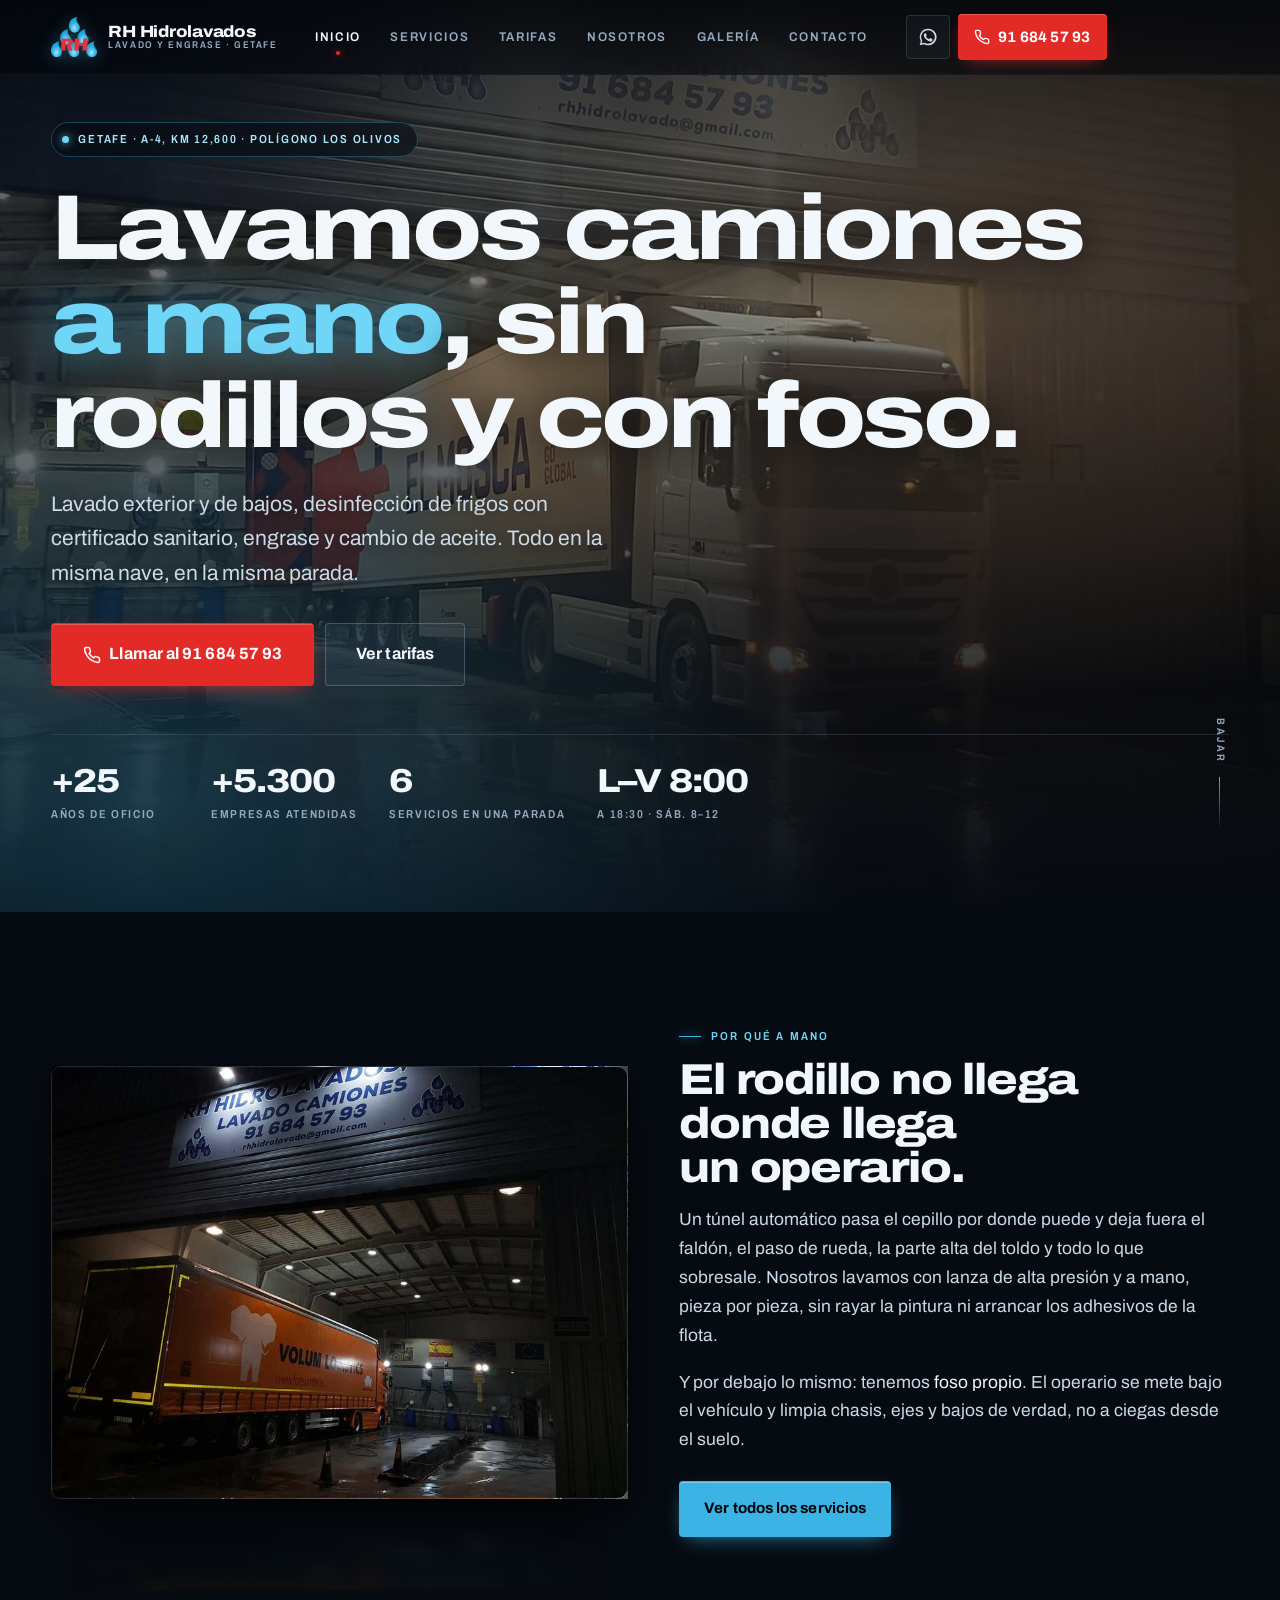
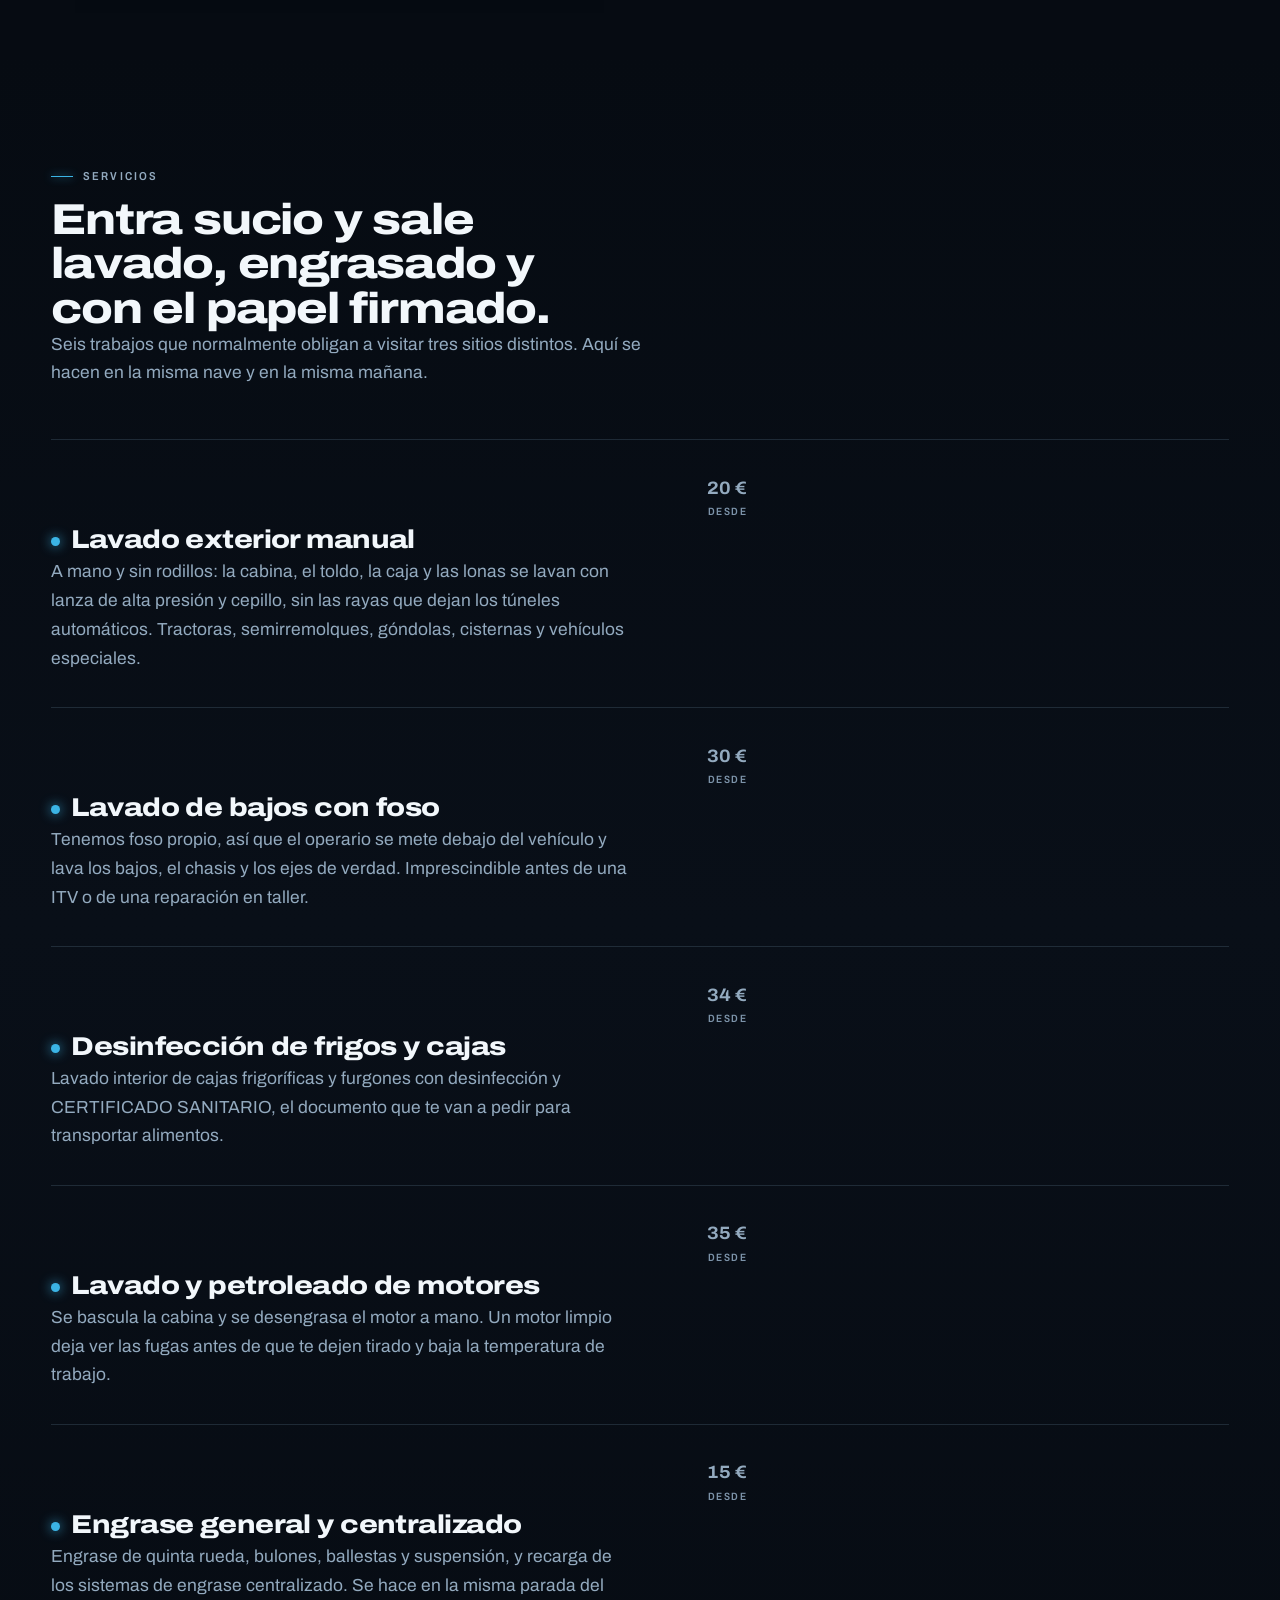
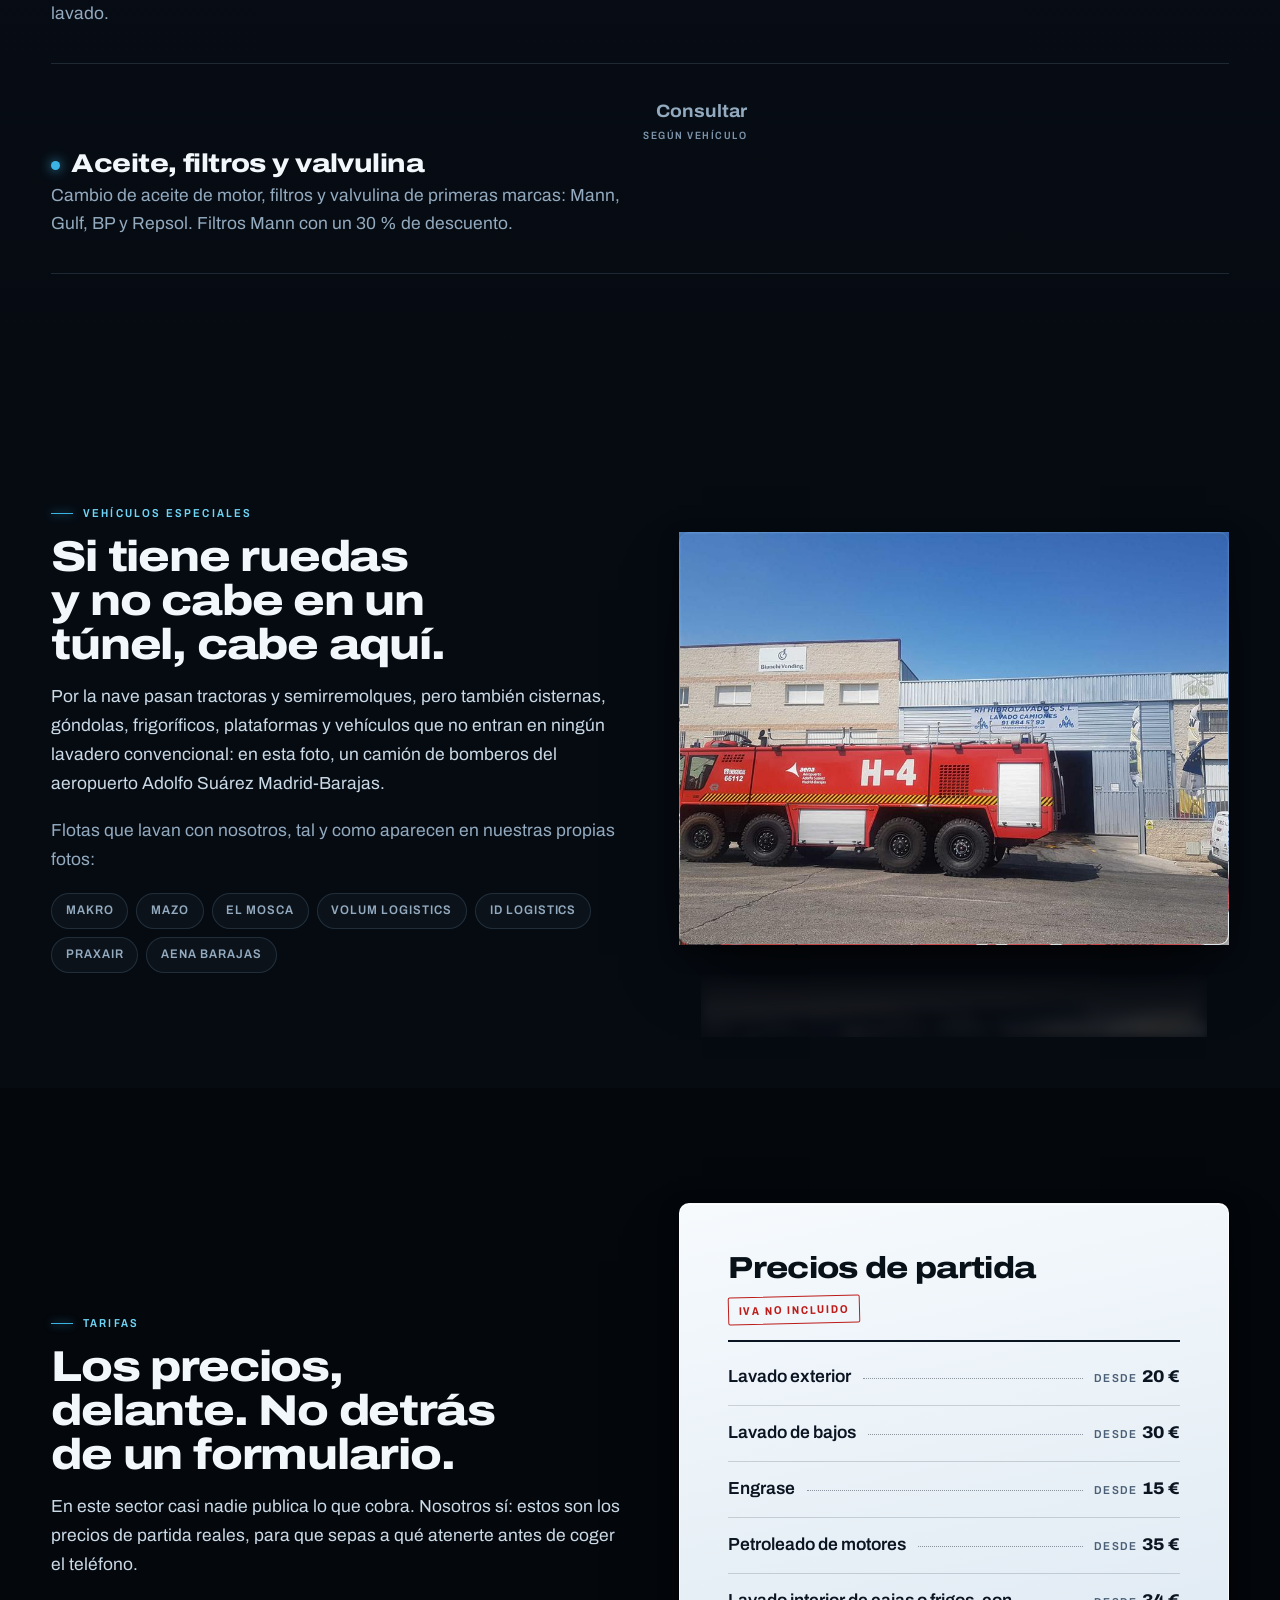
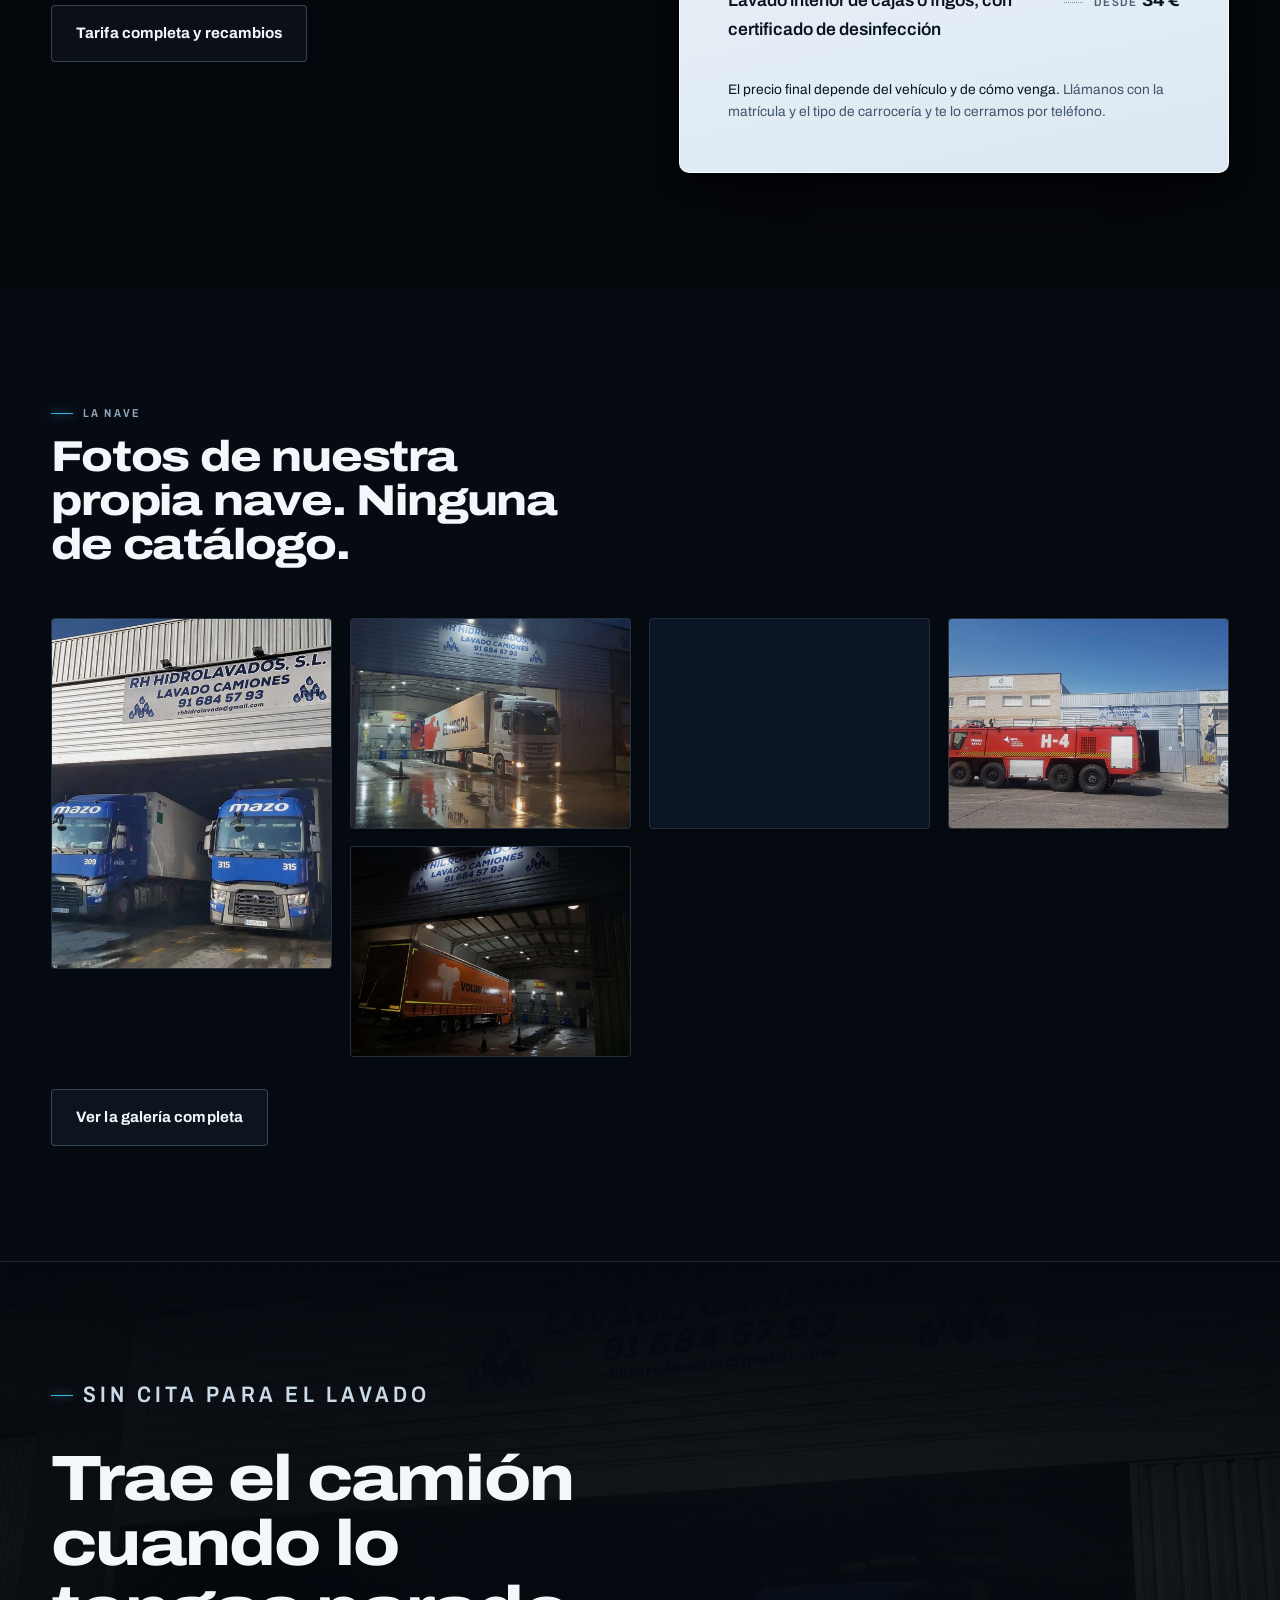
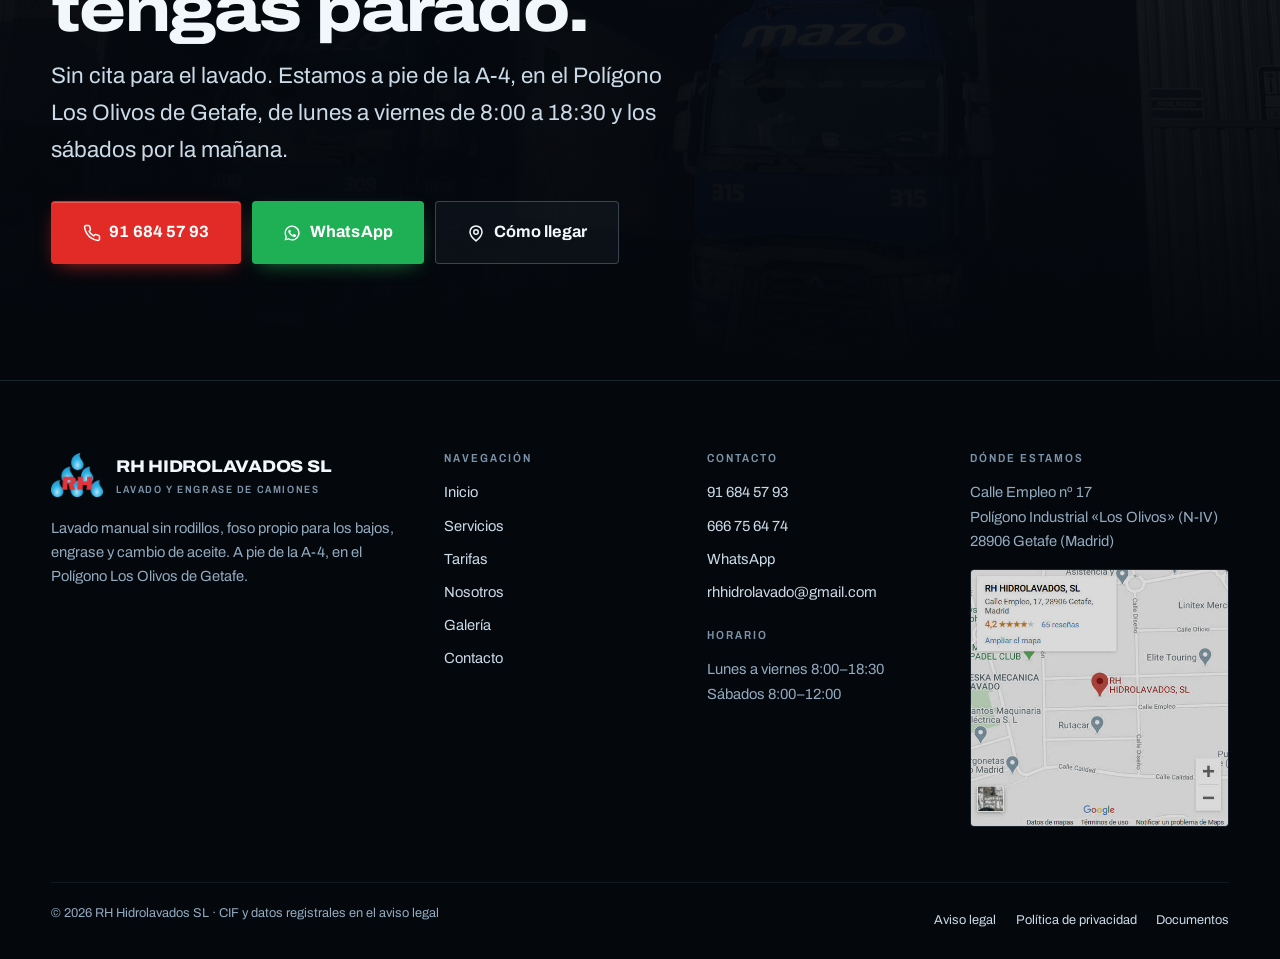
==== index.html @ 32d59910 "Rediseño completo del sitio de RH Hidrolavados SL Sustituye la web anterior (plantilla Dreamweaver c" ====
<!DOCTYPE html>
<html lang="es">
<head>
<!--
  ===========================================================================
  CONTRATO DE DIRECCIÓN — RH Hidrolavados SL
  THESIS: El activo real de esta empresa son sus propias fotos de nave a las
    tres de la mañana. La página se construye como esa nave —oscura, mojada,
    con la luz recortando lo que importa— y rechaza el lavadero azul celeste
    con burbujas y tarjetas iguales que ship todo el sector.
  OWN-WORLD: Asfalto mojado (#04070c–#101c2d) como suelo continuo; cian del
    logotipo (#3bb4e5) usado siempre como LUZ —barras finas con halo, focos,
    filos— nunca como relleno; rojo RH (#e22b27) reservado para una sola cosa:
    la acción. Ámbar de sodio (#ffb558) para las cifras, tomado de las lámparas
    del techo. Archivo variable: eje wdth 122 en titulares (rótulo de chapa),
    wdth 84 en etiquetas técnicas. Reglas de luz y chapa grecada en lugar de
    bordes. Fotos con charco: cada imagen se refleja en el suelo.
  STORY: El jefe de tráfico entiende en un viewport que aquí se lava a mano y
    con foso, ve el precio sin pedirlo, y llama.
  FIRST VIEWPORT: Fotografía nocturna a sangre de la nave con el camión
    entrando; titular de rótulo abajo a la izquierda sobre el suelo mojado;
    botón rojo de teléfono junto al titular; franja de cifras reales bajo una
    regla de luz. En móvil, barra de pulgar fija con llamar / WhatsApp / ruta.
  FORM: "La nave de noche: agua y luz", candidato 3 de la lista razonada,
    puesta en escena fotográfica a sangre. Semilla e8a0f8e3 (tirada degradada:
    sin retadores de catálogo).
  ===========================================================================
-->
<meta charset="utf-8">
<meta name="viewport" content="width=device-width, initial-scale=1, viewport-fit=cover">
<title>RH Hidrolavados SL — Lavado y engrase de camiones en Getafe (Madrid)</title>
<meta name="description" content="Lavado manual sin rodillos, lavado de bajos con foso, desinfección de frigos con certificado, engrase y cambio de aceite. A pie de la A-4, Polígono Los Olivos, Getafe. Más de 25 años.">
<meta name="author" content="RH Hidrolavados SL">
<meta name="theme-color" content="#04070c">
<link rel="canonical" href="https://lavadoyengraserhhidrolavado.es/index.html">
<meta property="og:type" content="website">
<meta property="og:locale" content="es_ES">
<meta property="og:site_name" content="RH Hidrolavados SL">
<meta property="og:title" content="RH Hidrolavados SL — Lavado y engrase de camiones en Getafe (Madrid)">
<meta property="og:description" content="Lavado manual sin rodillos, lavado de bajos con foso, desinfección de frigos con certificado, engrase y cambio de aceite. A pie de la A-4, Polígono Los Olivos, Getafe. Más de 25 años.">
<meta property="og:image" content="https://lavadoyengraserhhidrolavado.es/assets/img/imgRH_3.jpg">
<meta name="twitter:card" content="summary_large_image">
<link rel="icon" href="assets/img/favicon.ico" sizes="any">
<link rel="apple-touch-icon" href="assets/img/logo_empresa.png">
<link rel="preconnect" href="https://fonts.googleapis.com">
<link rel="preconnect" href="https://fonts.gstatic.com" crossorigin>
<link rel="stylesheet" href="https://fonts.googleapis.com/css2?family=Archivo:wdth,wght@62..125,400..900&display=swap">
<link rel="stylesheet" href="assets/css/style.css">
<script>document.documentElement.className+=" js";</script>
</head>
<body>

<a class="skip-link" href="#principal">Saltar al contenido</a>

<header class="nav" id="cabecera">
  <div class="shell shell--wide nav__inner">
    <a class="brand" href="index.html" aria-label="RH Hidrolavados SL, inicio">
      <img class="brand__mark" src="assets/img/logo_empresa.png" alt="" width="474" height="410" fetchpriority="high">
      <span class="brand__txt">
        <span class="brand__name">RH Hidrolavados</span>
        <span class="brand__sub">Lavado y engrase · Getafe</span>
      </span>
    </a>

    <nav aria-label="Principal">
      <ul class="nav__menu">
        <span class="nav__glow" aria-hidden="true"></span>
        <li><a class="nav__link" href="index.html" aria-current="page">Inicio</a></li>
        <li><a class="nav__link" href="servicios.html">Servicios</a></li>
        <li><a class="nav__link" href="tarifas.html">Tarifas</a></li>
        <li><a class="nav__link" href="nosotros.html">Nosotros</a></li>
        <li><a class="nav__link" href="galeria.html">Galería</a></li>
        <li><a class="nav__link" href="contacto.html">Contacto</a></li>
      </ul>
    </nav>

    <div class="nav__cta">
      <a class="nav__icon" href="https://wa.me/34666756474" target="_blank" rel="noopener" aria-label="Escribir por WhatsApp al 666 75 64 74"><svg viewBox="0 0 24 24" fill="currentColor" aria-hidden="true"><path d="M12 2a10 10 0 0 0-8.6 15L2 22l5.2-1.4A10 10 0 1 0 12 2Zm0 18.2a8.2 8.2 0 0 1-4.2-1.2l-.3-.2-3.1.8.8-3-.2-.3A8.2 8.2 0 1 1 12 20.2Zm4.5-6.1c-.2-.1-1.5-.7-1.7-.8s-.4-.1-.5.1l-.8 1c-.1.2-.3.2-.5.1a6.7 6.7 0 0 1-3.3-2.9c-.1-.2 0-.4.1-.5l.4-.5c.1-.2.2-.3.2-.5s0-.3-.1-.4l-.7-1.7c-.2-.4-.4-.4-.5-.4h-.5a1 1 0 0 0-.7.3 3 3 0 0 0-.9 2.2 5.2 5.2 0 0 0 1.1 2.7 11.8 11.8 0 0 0 4.5 4c1.6.6 2.2.7 3 .6a2.5 2.5 0 0 0 1.7-1.2 2 2 0 0 0 .1-1.2c0-.1-.2-.2-.4-.3Z"/></svg></a>
      <a class="nav__tel" href="tel:+34916845793"><svg viewBox="0 0 24 24" fill="none" stroke="currentColor" stroke-width="2" stroke-linecap="round" stroke-linejoin="round" aria-hidden="true"><path d="M22 16.9v3a2 2 0 0 1-2.2 2 19.8 19.8 0 0 1-8.6-3.1 19.5 19.5 0 0 1-6-6A19.8 19.8 0 0 1 2.1 4.2 2 2 0 0 1 4.1 2h3a2 2 0 0 1 2 1.7c.1 1 .4 1.9.7 2.8a2 2 0 0 1-.5 2.1L8.1 9.9a16 16 0 0 0 6 6l1.3-1.3a2 2 0 0 1 2.1-.4c.9.3 1.8.6 2.8.7a2 2 0 0 1 1.7 2Z"/></svg><span>91 684 57 93</span></a>
    </div>

    <button class="burger" type="button" aria-expanded="false" aria-controls="menu-movil" aria-label="Abrir menú">
      <span class="burger__box" aria-hidden="true"><span></span><span></span><span></span></span>
    </button>
  </div>
  <span class="nav__progress" aria-hidden="true"></span>
</header>

<div class="drawer" id="menu-movil">
  <nav aria-label="Menú principal móvil">
    <ul class="drawer__list">
      <li><a class="drawer__link" href="index.html" aria-current="page">Inicio</a></li>
      <li><a class="drawer__link" href="servicios.html">Servicios</a></li>
      <li><a class="drawer__link" href="tarifas.html">Tarifas</a></li>
      <li><a class="drawer__link" href="nosotros.html">Nosotros</a></li>
      <li><a class="drawer__link" href="galeria.html">Galería</a></li>
      <li><a class="drawer__link" href="contacto.html">Contacto</a></li>
    </ul>
  </nav>
  <div class="drawer__foot">
    <a class="btn btn--rh btn--lg btn--block" href="tel:+34916845793"><svg viewBox="0 0 24 24" fill="none" stroke="currentColor" stroke-width="2" stroke-linecap="round" stroke-linejoin="round" aria-hidden="true"><path d="M22 16.9v3a2 2 0 0 1-2.2 2 19.8 19.8 0 0 1-8.6-3.1 19.5 19.5 0 0 1-6-6A19.8 19.8 0 0 1 2.1 4.2 2 2 0 0 1 4.1 2h3a2 2 0 0 1 2 1.7c.1 1 .4 1.9.7 2.8a2 2 0 0 1-.5 2.1L8.1 9.9a16 16 0 0 0 6 6l1.3-1.3a2 2 0 0 1 2.1-.4c.9.3 1.8.6 2.8.7a2 2 0 0 1 1.7 2Z"/></svg> Llamar al 91 684 57 93</a>
    <a class="btn btn--wa btn--lg btn--block" href="https://wa.me/34666756474" target="_blank" rel="noopener"><svg viewBox="0 0 24 24" fill="currentColor" aria-hidden="true"><path d="M12 2a10 10 0 0 0-8.6 15L2 22l5.2-1.4A10 10 0 1 0 12 2Zm0 18.2a8.2 8.2 0 0 1-4.2-1.2l-.3-.2-3.1.8.8-3-.2-.3A8.2 8.2 0 1 1 12 20.2Zm4.5-6.1c-.2-.1-1.5-.7-1.7-.8s-.4-.1-.5.1l-.8 1c-.1.2-.3.2-.5.1a6.7 6.7 0 0 1-3.3-2.9c-.1-.2 0-.4.1-.5l.4-.5c.1-.2.2-.3.2-.5s0-.3-.1-.4l-.7-1.7c-.2-.4-.4-.4-.5-.4h-.5a1 1 0 0 0-.7.3 3 3 0 0 0-.9 2.2 5.2 5.2 0 0 0 1.1 2.7 11.8 11.8 0 0 0 4.5 4c1.6.6 2.2.7 3 .6a2.5 2.5 0 0 0 1.7-1.2 2 2 0 0 0 .1-1.2c0-.1-.2-.2-.4-.3Z"/></svg> WhatsApp 666 75 64 74</a>
    <a class="btn btn--ghost btn--lg btn--block" href="https://www.google.es/maps/dir//RH+Hidrolavados,+Calle+Empleo,+17,+28906+Getafe,+Madrid/@40.3152936,-3.7203789,13z/data=!4m9!4m8!1m0!1m5!1m1!1s0xd4221409a3f853f:0x2fa6f8bcc1fb5c96!2m2!1d-3.6853595!2d40.3152334!3e0" target="_blank" rel="noopener"><svg viewBox="0 0 24 24" fill="none" stroke="currentColor" stroke-width="2" stroke-linecap="round" stroke-linejoin="round" aria-hidden="true"><path d="M20 10.5c0 5.5-8 12-8 12s-8-6.5-8-12a8 8 0 0 1 16 0Z"/><circle cx="12" cy="10.5" r="3"/></svg> Cómo llegar</a>
    <p class="drawer__meta">
      <strong>Calle Empleo nº 17</strong>
      Polígono Industrial «Los Olivos» (N-IV)<br>28906 Getafe (Madrid)<br>
      <a href="mailto:rhhidrolavado@gmail.com">rhhidrolavado@gmail.com</a><br>
      L–V 8:00–18:30 · S 8:00–12:00
    </p>
  </div>
</div>

<main id="principal">

<section class="hero">
  <div class="hero__media" aria-hidden="true">
    <img src="assets/img/imgRH_3.jpg" alt="" width="1600" height="1200" fetchpriority="high">
  </div>
  <div class="shell hero__inner">
    <p class="hero__kicker"><i aria-hidden="true"></i> Getafe · A-4, km 12,600 · Polígono Los Olivos</p>
    <h1>Lavamos camiones <em>a mano</em>, sin rodillos y con foso.</h1>
    <p class="hero__lead">Lavado exterior y de bajos, desinfección de frigos con certificado sanitario, engrase y cambio de aceite. Todo en la misma nave, en la misma parada.</p>
    <div class="btn-row">
      <a class="btn btn--rh btn--lg" href="tel:+34916845793"><svg viewBox="0 0 24 24" fill="none" stroke="currentColor" stroke-width="2" stroke-linecap="round" stroke-linejoin="round" aria-hidden="true"><path d="M22 16.9v3a2 2 0 0 1-2.2 2 19.8 19.8 0 0 1-8.6-3.1 19.5 19.5 0 0 1-6-6A19.8 19.8 0 0 1 2.1 4.2 2 2 0 0 1 4.1 2h3a2 2 0 0 1 2 1.7c.1 1 .4 1.9.7 2.8a2 2 0 0 1-.5 2.1L8.1 9.9a16 16 0 0 0 6 6l1.3-1.3a2 2 0 0 1 2.1-.4c.9.3 1.8.6 2.8.7a2 2 0 0 1 1.7 2Z"/></svg> Llamar al 91 684 57 93</a>
      <a class="btn btn--ghost btn--lg" href="tarifas.html">Ver tarifas</a>
    </div>
    <div class="hero__facts">
      <div><b>+25</b><span>años de oficio</span></div>
      <div><b>+5.300</b><span>empresas atendidas</span></div>
      <div><b>6</b><span>servicios en una parada</span></div>
      <div><b>L–V 8:00</b><span>a 18:30 · sáb. 8–12</span></div>
    </div>
  </div>
  <a class="hero__scroll" href="#sin-rodillos">Bajar</a>
</section>

<section class="section" id="sin-rodillos">
  <div class="shell">
    <div class="slab">
      <div class="slab__media puddle" data-reveal>
        <img src="assets/img/thumb/imgRH_2.jpg" alt="Tráiler de Volum Logistics saliendo de la nave de RH Hidrolavados de noche, con el suelo mojado" width="900" height="675" loading="lazy" decoding="async">
      </div>
      <div class="slab__body" data-reveal data-reveal-delay="1">
        <p class="label">Por qué a mano</p>
        <h2>El rodillo no llega donde llega un operario.</h2>
        <p>Un túnel automático pasa el cepillo por donde puede y deja fuera el faldón, el paso de rueda, la parte alta del toldo y todo lo que sobresale. Nosotros lavamos con lanza de alta presión y a mano, pieza por pieza, sin rayar la pintura ni arrancar los adhesivos de la flota.</p>
        <p>Y por debajo lo mismo: tenemos <strong>foso propio</strong>. El operario se mete bajo el vehículo y limpia chasis, ejes y bajos de verdad, no a ciegas desde el suelo.</p>
        <div class="btn-row" style="margin-top:1.6rem">
          <a class="btn btn--agua" href="servicios.html">Ver todos los servicios</a>
        </div>
      </div>
    </div>
  </div>
</section>

<section class="section section--wet">
  <div class="shell">
    <div class="section__head" data-reveal>
      <p class="label">Servicios</p>
      <h2>Entra sucio y sale lavado, engrasado y con el papel firmado.</h2>
      <p>Seis trabajos que normalmente obligan a visitar tres sitios distintos. Aquí se hacen en la misma nave y en la misma mañana.</p>
    </div>
    <div class="board">
      <article class="board__row" data-reveal>
        <h3>Lavado exterior manual</h3>
        <p>A mano y sin rodillos: la cabina, el toldo, la caja y las lonas se lavan con lanza de alta presión y cepillo, sin las rayas que dejan los túneles automáticos. Tractoras, semirremolques, góndolas, cisternas y vehículos especiales.</p>
        <p class="board__price">20 €<small>desde</small></p>
      </article>
      <article class="board__row" data-reveal>
        <h3>Lavado de bajos con foso</h3>
        <p>Tenemos foso propio, así que el operario se mete debajo del vehículo y lava los bajos, el chasis y los ejes de verdad. Imprescindible antes de una ITV o de una reparación en taller.</p>
        <p class="board__price">30 €<small>desde</small></p>
      </article>
      <article class="board__row" data-reveal>
        <h3>Desinfección de frigos y cajas</h3>
        <p>Lavado interior de cajas frigoríficas y furgones con desinfección y CERTIFICADO SANITARIO, el documento que te van a pedir para transportar alimentos.</p>
        <p class="board__price">34 €<small>desde</small></p>
      </article>
      <article class="board__row" data-reveal>
        <h3>Lavado y petroleado de motores</h3>
        <p>Se bascula la cabina y se desengrasa el motor a mano. Un motor limpio deja ver las fugas antes de que te dejen tirado y baja la temperatura de trabajo.</p>
        <p class="board__price">35 €<small>desde</small></p>
      </article>
      <article class="board__row" data-reveal>
        <h3>Engrase general y centralizado</h3>
        <p>Engrase de quinta rueda, bulones, ballestas y suspensión, y recarga de los sistemas de engrase centralizado. Se hace en la misma parada del lavado.</p>
        <p class="board__price">15 €<small>desde</small></p>
      </article>
      <article class="board__row" data-reveal>
        <h3>Aceite, filtros y valvulina</h3>
        <p>Cambio de aceite de motor, filtros y valvulina de primeras marcas: Mann, Gulf, BP y Repsol. Filtros Mann con un 30 % de descuento.</p>
        <p class="board__price">Consultar<small>según vehículo</small></p>
      </article>
    </div>
  </div>
</section>

<section class="section">
  <div class="shell">
    <div class="slab slab--flip">
      <div class="slab__media puddle" data-reveal>
        <img src="assets/img/thumb/imgRH_1.jpg" alt="Camión de bomberos H-4 del aeropuerto Madrid-Barajas aparcado ante la nave de RH Hidrolavados" width="900" height="675" loading="lazy" decoding="async">
      </div>
      <div class="slab__body" data-reveal data-reveal-delay="1">
        <p class="label">Vehículos especiales</p>
        <h2>Si tiene ruedas y no cabe en un túnel, cabe aquí.</h2>
        <p>Por la nave pasan tractoras y semirremolques, pero también cisternas, góndolas, frigoríficos, plataformas y vehículos que no entran en ningún lavadero convencional: en esta foto, un camión de bomberos del aeropuerto Adolfo Suárez Madrid-Barajas.</p>
        <p class="muted">Flotas que lavan con nosotros, tal y como aparecen en nuestras propias fotos:</p>
        <ul class="fleet">
          <li>Makro</li><li>Mazo</li><li>El Mosca</li><li>Volum Logistics</li>
          <li>ID Logistics</li><li>Praxair</li><li>AENA Barajas</li>
        </ul>
      </div>
    </div>
  </div>
</section>

<section class="section section--deep">
  <div class="shell">
    <div class="slab">
      <div class="slab__body" data-reveal>
        <p class="label">Tarifas</p>
        <h2>Los precios, delante. No detrás de un formulario.</h2>
        <p>En este sector casi nadie publica lo que cobra. Nosotros sí: estos son los precios de partida reales, para que sepas a qué atenerte antes de coger el teléfono.</p>
        <div class="btn-row" style="margin-top:1.6rem">
          <a class="btn btn--ghost" href="tarifas.html">Tarifa completa y recambios</a>
        </div>
      </div>
      <div class="slab__media" data-reveal data-reveal-delay="1">
        <div class="pricepanel">
          <div class="pricepanel__head">
            <h3>Precios de partida</h3>
            <span class="pricepanel__stamp">IVA no incluido</span>
          </div>
          <ul class="pricelist">
        <li>
          <span class="pricelist__name">Lavado exterior</span>
          <span class="pricelist__dots" aria-hidden="true"></span>
          <span class="pricelist__val"><em>desde</em>20 €</span>
        </li>
        <li>
          <span class="pricelist__name">Lavado de bajos</span>
          <span class="pricelist__dots" aria-hidden="true"></span>
          <span class="pricelist__val"><em>desde</em>30 €</span>
        </li>
        <li>
          <span class="pricelist__name">Engrase</span>
          <span class="pricelist__dots" aria-hidden="true"></span>
          <span class="pricelist__val"><em>desde</em>15 €</span>
        </li>
        <li>
          <span class="pricelist__name">Petroleado de motores</span>
          <span class="pricelist__dots" aria-hidden="true"></span>
          <span class="pricelist__val"><em>desde</em>35 €</span>
        </li>
        <li>
          <span class="pricelist__name">Lavado interior de cajas o frigos, con certificado de desinfección</span>
          <span class="pricelist__dots" aria-hidden="true"></span>
          <span class="pricelist__val"><em>desde</em>34 €</span>
        </li>
          </ul>
          <p class="pricepanel__note"><strong>El precio final depende del vehículo y de cómo venga.</strong> Llámanos con la matrícula y el tipo de carrocería y te lo cerramos por teléfono.</p>
        </div>
      </div>
    </div>
  </div>
</section>

<section class="section">
  <div class="shell shell--wide">
    <div class="section__head" data-reveal>
      <p class="label">La nave</p>
      <h2>Fotos de nuestra propia nave. Ninguna de catálogo.</h2>
    </div>
    <div class="gallery" data-reveal>
      <figure class="gallery__item gallery__item--tall" data-full="assets/img/imgRH_5.jpg" data-caption="Dos tractoras Renault de la flota Mazo esperando turno en la puerta de la nave, Polígono Los Olivos.">
        <img src="assets/img/thumb/imgRH_5.jpg" alt="Dos tractoras Renault de la flota Mazo esperando turno en la puerta de la nave, Polígono Los Olivos." loading="lazy" decoding="async" width="900" height="675">
        <figcaption>Dos tractoras Renault de la flota Mazo esperando turno en la puerta de la nave, Polígono Los Olivos.</figcaption>
      </figure>
      <figure class="gallery__item" data-full="assets/img/imgRH_3.jpg" data-caption="Semirremolque frigorífico de El Mosca entrando a lavar de madrugada. El foso, a la izquierda.">
        <img src="assets/img/thumb/imgRH_3.jpg" alt="Semirremolque frigorífico de El Mosca entrando a lavar de madrugada. El foso, a la izquierda." loading="lazy" decoding="async" width="900" height="675">
        <figcaption>Semirremolque frigorífico de El Mosca entrando a lavar de madrugada. El foso, a la izquierda.</figcaption>
      </figure>
      <figure class="gallery__item" data-full="assets/img/imgRH_9.jpg" data-caption="Dos frigoríficos de Makro Madrid dentro de la nave, en pleno lavado interior.">
        <img src="assets/img/thumb/imgRH_9.jpg" alt="Dos frigoríficos de Makro Madrid dentro de la nave, en pleno lavado interior." loading="lazy" decoding="async" width="900" height="675">
        <figcaption>Dos frigoríficos de Makro Madrid dentro de la nave, en pleno lavado interior.</figcaption>
      </figure>
      <figure class="gallery__item" data-full="assets/img/imgRH_1.jpg" data-caption="Camión de bomberos H-4 del aeropuerto Adolfo Suárez Madrid-Barajas, uno de los vehículos especiales que atendemos.">
        <img src="assets/img/thumb/imgRH_1.jpg" alt="Camión de bomberos H-4 del aeropuerto Adolfo Suárez Madrid-Barajas, uno de los vehículos especiales que atendemos." loading="lazy" decoding="async" width="900" height="675">
        <figcaption>Camión de bomberos H-4 del aeropuerto Adolfo Suárez Madrid-Barajas, uno de los vehículos especiales que atendemos.</figcaption>
      </figure>
      <figure class="gallery__item" data-full="assets/img/imgRH_2.jpg" data-caption="Tráiler de Volum Logistics saliendo de la nave de noche, con el suelo todavía mojado.">
        <img src="assets/img/thumb/imgRH_2.jpg" alt="Tráiler de Volum Logistics saliendo de la nave de noche, con el suelo todavía mojado." loading="lazy" decoding="async" width="900" height="675">
        <figcaption>Tráiler de Volum Logistics saliendo de la nave de noche, con el suelo todavía mojado.</figcaption>
      </figure>
    </div>
    <div class="btn-row" style="margin-top:2rem" data-reveal>
      <a class="btn btn--ghost" href="galeria.html">Ver la galería completa</a>
    </div>
  </div>
</section>


<section class="closer">
  <div class="closer__media" aria-hidden="true"><img src="assets/img/imgRH_5.jpg" alt="" loading="lazy" decoding="async" width="1600" height="1200"></div>
  <div class="shell">
    <p class="label">Sin cita para el lavado</p>
    <h2 data-reveal>Trae el camión cuando lo tengas parado.</h2>
    <p data-reveal data-reveal-delay="1">Sin cita para el lavado. Estamos a pie de la A-4, en el Polígono Los Olivos de Getafe, de lunes a viernes de 8:00 a 18:30 y los sábados por la mañana.</p>
    <div class="btn-row" data-reveal data-reveal-delay="2">
      <a class="btn btn--rh btn--lg" href="tel:+34916845793"><svg viewBox="0 0 24 24" fill="none" stroke="currentColor" stroke-width="2" stroke-linecap="round" stroke-linejoin="round" aria-hidden="true"><path d="M22 16.9v3a2 2 0 0 1-2.2 2 19.8 19.8 0 0 1-8.6-3.1 19.5 19.5 0 0 1-6-6A19.8 19.8 0 0 1 2.1 4.2 2 2 0 0 1 4.1 2h3a2 2 0 0 1 2 1.7c.1 1 .4 1.9.7 2.8a2 2 0 0 1-.5 2.1L8.1 9.9a16 16 0 0 0 6 6l1.3-1.3a2 2 0 0 1 2.1-.4c.9.3 1.8.6 2.8.7a2 2 0 0 1 1.7 2Z"/></svg> 91 684 57 93</a>
      <a class="btn btn--wa btn--lg" href="https://wa.me/34666756474" target="_blank" rel="noopener"><svg viewBox="0 0 24 24" fill="currentColor" aria-hidden="true"><path d="M12 2a10 10 0 0 0-8.6 15L2 22l5.2-1.4A10 10 0 1 0 12 2Zm0 18.2a8.2 8.2 0 0 1-4.2-1.2l-.3-.2-3.1.8.8-3-.2-.3A8.2 8.2 0 1 1 12 20.2Zm4.5-6.1c-.2-.1-1.5-.7-1.7-.8s-.4-.1-.5.1l-.8 1c-.1.2-.3.2-.5.1a6.7 6.7 0 0 1-3.3-2.9c-.1-.2 0-.4.1-.5l.4-.5c.1-.2.2-.3.2-.5s0-.3-.1-.4l-.7-1.7c-.2-.4-.4-.4-.5-.4h-.5a1 1 0 0 0-.7.3 3 3 0 0 0-.9 2.2 5.2 5.2 0 0 0 1.1 2.7 11.8 11.8 0 0 0 4.5 4c1.6.6 2.2.7 3 .6a2.5 2.5 0 0 0 1.7-1.2 2 2 0 0 0 .1-1.2c0-.1-.2-.2-.4-.3Z"/></svg> WhatsApp</a>
      <a class="btn btn--ghost btn--lg" href="https://www.google.es/maps/dir//RH+Hidrolavados,+Calle+Empleo,+17,+28906+Getafe,+Madrid/@40.3152936,-3.7203789,13z/data=!4m9!4m8!1m0!1m5!1m1!1s0xd4221409a3f853f:0x2fa6f8bcc1fb5c96!2m2!1d-3.6853595!2d40.3152334!3e0" target="_blank" rel="noopener"><svg viewBox="0 0 24 24" fill="none" stroke="currentColor" stroke-width="2" stroke-linecap="round" stroke-linejoin="round" aria-hidden="true"><path d="M20 10.5c0 5.5-8 12-8 12s-8-6.5-8-12a8 8 0 0 1 16 0Z"/><circle cx="12" cy="10.5" r="3"/></svg> Cómo llegar</a>
    </div>
  </div>
</section>

</main>


<footer class="foot">
  <div class="shell">
    <div class="foot__grid">
      <div>
        <div class="foot__brand">
          <img src="assets/img/logo_empresa.png" alt="" width="474" height="410" loading="lazy">
          <span><b>RH Hidrolavados SL</b><span>Lavado y engrase de camiones</span></span>
        </div>
        <p>Lavado manual sin rodillos, foso propio para los bajos, engrase y cambio de aceite. A pie de la A-4, en el Polígono Los Olivos de Getafe.</p>
      </div>

      <div>
        <h2>Navegación</h2>
        <ul>
          <li><a href="index.html">Inicio</a></li>
          <li><a href="servicios.html">Servicios</a></li>
          <li><a href="tarifas.html">Tarifas</a></li>
          <li><a href="nosotros.html">Nosotros</a></li>
          <li><a href="galeria.html">Galería</a></li>
          <li><a href="contacto.html">Contacto</a></li>
        </ul>
      </div>

      <div>
        <h2>Contacto</h2>
        <ul>
          <li><a href="tel:+34916845793">91 684 57 93</a></li>
          <li><a href="tel:+34666756474">666 75 64 74</a></li>
          <li><a href="https://wa.me/34666756474" target="_blank" rel="noopener">WhatsApp</a></li>
          <li><a href="mailto:rhhidrolavado@gmail.com">rhhidrolavado@gmail.com</a></li>
        </ul>
        <h2 style="margin-top:1.6rem">Horario</h2>
        <p>Lunes a viernes 8:00–18:30<br>Sábados 8:00–12:00</p>
      </div>

      <div>
        <h2>Dónde estamos</h2>
        <p>Calle Empleo nº 17<br>Polígono Industrial «Los Olivos» (N-IV)<br>28906 Getafe (Madrid)</p>
        <a class="foot__map" href="https://www.google.es/maps/dir//RH+Hidrolavados,+Calle+Empleo,+17,+28906+Getafe,+Madrid/@40.3152936,-3.7203789,13z/data=!4m9!4m8!1m0!1m5!1m1!1s0xd4221409a3f853f:0x2fa6f8bcc1fb5c96!2m2!1d-3.6853595!2d40.3152334!3e0" target="_blank" rel="noopener" aria-label="Abrir la ruta hasta RH Hidrolavados en Google Maps">
          <img src="assets/img/situacion_empresa.jpg" alt="Plano de situación de RH Hidrolavados en el Polígono Los Olivos de Getafe" width="500" height="500" loading="lazy">
        </a>
      </div>
    </div>

    <div class="foot__bar">
      <p>© <span data-year>2026</span> RH Hidrolavados SL · CIF y datos registrales en el aviso legal</p>
      <nav aria-label="Legal">
        <a href="assets/docs/AvisoLegal.pdf" target="_blank" rel="noopener">Aviso legal</a>
        <a href="assets/docs/PoliticaDePrivacidad.pdf" target="_blank" rel="noopener">Política de privacidad</a>
        <a href="galeria.html#documentos">Documentos</a>
      </nav>
    </div>
  </div>
</footer>

<nav class="thumbbar" aria-label="Acciones rápidas">
  <a href="tel:+34916845793"><svg viewBox="0 0 24 24" fill="none" stroke="currentColor" stroke-width="2" stroke-linecap="round" stroke-linejoin="round" aria-hidden="true"><path d="M22 16.9v3a2 2 0 0 1-2.2 2 19.8 19.8 0 0 1-8.6-3.1 19.5 19.5 0 0 1-6-6A19.8 19.8 0 0 1 2.1 4.2 2 2 0 0 1 4.1 2h3a2 2 0 0 1 2 1.7c.1 1 .4 1.9.7 2.8a2 2 0 0 1-.5 2.1L8.1 9.9a16 16 0 0 0 6 6l1.3-1.3a2 2 0 0 1 2.1-.4c.9.3 1.8.6 2.8.7a2 2 0 0 1 1.7 2Z"/></svg><span>Llamar</span></a>
  <a href="https://wa.me/34666756474" target="_blank" rel="noopener"><svg viewBox="0 0 24 24" fill="currentColor" aria-hidden="true"><path d="M12 2a10 10 0 0 0-8.6 15L2 22l5.2-1.4A10 10 0 1 0 12 2Zm0 18.2a8.2 8.2 0 0 1-4.2-1.2l-.3-.2-3.1.8.8-3-.2-.3A8.2 8.2 0 1 1 12 20.2Zm4.5-6.1c-.2-.1-1.5-.7-1.7-.8s-.4-.1-.5.1l-.8 1c-.1.2-.3.2-.5.1a6.7 6.7 0 0 1-3.3-2.9c-.1-.2 0-.4.1-.5l.4-.5c.1-.2.2-.3.2-.5s0-.3-.1-.4l-.7-1.7c-.2-.4-.4-.4-.5-.4h-.5a1 1 0 0 0-.7.3 3 3 0 0 0-.9 2.2 5.2 5.2 0 0 0 1.1 2.7 11.8 11.8 0 0 0 4.5 4c1.6.6 2.2.7 3 .6a2.5 2.5 0 0 0 1.7-1.2 2 2 0 0 0 .1-1.2c0-.1-.2-.2-.4-.3Z"/></svg><span>WhatsApp</span></a>
  <a href="https://www.google.es/maps/dir//RH+Hidrolavados,+Calle+Empleo,+17,+28906+Getafe,+Madrid/@40.3152936,-3.7203789,13z/data=!4m9!4m8!1m0!1m5!1m1!1s0xd4221409a3f853f:0x2fa6f8bcc1fb5c96!2m2!1d-3.6853595!2d40.3152334!3e0" target="_blank" rel="noopener"><svg viewBox="0 0 24 24" fill="none" stroke="currentColor" stroke-width="2" stroke-linecap="round" stroke-linejoin="round" aria-hidden="true"><path d="M20 10.5c0 5.5-8 12-8 12s-8-6.5-8-12a8 8 0 0 1 16 0Z"/><circle cx="12" cy="10.5" r="3"/></svg><span>Ruta</span></a>
</nav>

<div class="viewer" role="dialog" aria-modal="true" aria-label="Visor de imágenes" aria-hidden="true">
  <button class="viewer__btn viewer__close" type="button" aria-label="Cerrar visor"><svg viewBox="0 0 24 24" fill="none" stroke="currentColor" stroke-width="2" stroke-linecap="round" aria-hidden="true"><path d="M6 6l12 12M18 6 6 18"/></svg></button>
  <button class="viewer__btn viewer__prev" type="button" aria-label="Imagen anterior"><svg viewBox="0 0 24 24" fill="none" stroke="currentColor" stroke-width="2" stroke-linecap="round" stroke-linejoin="round" aria-hidden="true"><path d="M15 5l-7 7 7 7"/></svg></button>
  <button class="viewer__btn viewer__next" type="button" aria-label="Imagen siguiente"><svg viewBox="0 0 24 24" fill="none" stroke="currentColor" stroke-width="2" stroke-linecap="round" stroke-linejoin="round" aria-hidden="true"><path d="M9 5l7 7-7 7"/></svg></button>
  <img src="[data-uri]" alt="">
  <p class="viewer__cap"></p>
</div>

<script type="application/ld+json">
{
  "@context": "https://schema.org",
  "@type": "AutoWash",
  "name": "RH Hidrolavados SL",
  "alternateName": "RH Hidrolavados",
  "description": "Lavado manual sin rodillos, lavado de bajos con foso, desinfección de frigos con certificado sanitario, engrase y cambio de aceite y filtros para vehículos industriales y especiales.",
  "url": "https://lavadoyengraserhhidrolavado.es/",
  "image": "https://lavadoyengraserhhidrolavado.es/assets/img/imgRH_5.jpg",
  "logo": "https://lavadoyengraserhhidrolavado.es/assets/img/logo_empresa.png",
  "telephone": ["+34916845793", "+34666756474"],
  "email": "rhhidrolavado@gmail.com",
  "priceRange": "€€",
  "currenciesAccepted": "EUR",
  "address": {
    "@type": "PostalAddress",
    "streetAddress": "Calle Empleo 17, Polígono Industrial Los Olivos",
    "addressLocality": "Getafe",
    "addressRegion": "Madrid",
    "postalCode": "28906",
    "addressCountry": "ES"
  },
  "geo": { "@type": "GeoCoordinates", "latitude": 40.3152334, "longitude": -3.6853595 },
  "openingHoursSpecification": [
    { "@type": "OpeningHoursSpecification", "dayOfWeek": ["Monday","Tuesday","Wednesday","Thursday","Friday"], "opens": "08:00", "closes": "18:30" },
    { "@type": "OpeningHoursSpecification", "dayOfWeek": "Saturday", "opens": "08:00", "closes": "12:00" }
  ],
  "areaServed": ["Getafe", "Madrid", "Comunidad de Madrid", "Zona Centro"]
}
</script>
<script src="assets/js/main.js" defer></script>
</body>
</html>
---- assets/css/style.css ----
@charset "utf-8";
/* ===========================================================================
   RH HIDROLAVADOS SL — Sistema visual "Nave de noche: agua y luz"
   ---------------------------------------------------------------------------
   Paleta tomada del logotipo (gotas cian + RH rojo), del rótulo de la nave
   (azul marino sobre blanco) y de la luz real de las fotografías del cliente:
   halógeno frío sobre el suelo mojado, sodio cálido en las lámparas del techo.
   ========================================================================= */

/* ---------------------------------------------------------------- Tokens */
:root {
  /* Asfalto mojado */
  --ink-990: #04070c;
  --ink-950: #060b12;
  --ink-900: #090f18;
  --ink-850: #0c1523;
  --ink-800: #101c2d;
  --ink-750: #152740;
  --ink-700: #1b3251;
  --ink-600: #24425f;

  /* Luz de agua a presión (cian del logotipo) */
  --agua-300: #a8e8ff;
  --agua-400: #6fd6f7;
  --agua-500: #3bb4e5;
  --agua-600: #1e90c8;
  --agua-700: #11618c;

  /* Rojo RH del logotipo */
  --rh-400: #ff5450;
  --rh-500: #e22b27;
  --rh-600: #bd1d1a;

  /* Luz de sodio del techo de la nave */
  --sodio-300: #ffd9a3;
  --sodio-400: #ffb558;

  /* Texto */
  --paper-050: #f2f7fb;
  --paper-200: #cbdae7;
  --paper-400: #93aabf;
  --paper-500: #7c93a9;

  --line: rgba(150, 190, 225, 0.16);
  --line-soft: rgba(150, 190, 225, 0.09);
  --line-strong: rgba(150, 190, 225, 0.3);

  /* Tipografía */
  --font-sans: "Archivo", "Helvetica Neue", "Segoe UI", Arial, sans-serif;
  --wide: 118;      /* eje wdth para titulares de rótulo */
  --narrow: 84;     /* eje wdth para etiquetas técnicas */

  --step--1: clamp(0.78rem, 0.75rem + 0.15vw, 0.86rem);
  --step-0: clamp(1rem, 0.96rem + 0.2vw, 1.09rem);
  --step-1: clamp(1.18rem, 1.1rem + 0.4vw, 1.4rem);
  --step-2: clamp(1.45rem, 1.3rem + 0.75vw, 1.95rem);
  --step-3: clamp(1.8rem, 1.5rem + 1.5vw, 2.85rem);
  --step-4: clamp(2.2rem, 1.6rem + 3vw, 4.2rem);
  --step-5: clamp(2.7rem, 1.6rem + 5.2vw, 6rem);

  /* Ritmo */
  --s-1: 0.25rem;
  --s-2: 0.5rem;
  --s-3: 0.75rem;
  --s-4: 1rem;
  --s-5: 1.5rem;
  --s-6: 2rem;
  --s-7: 3rem;
  --s-8: 4rem;
  --s-9: 5.5rem;
  --s-10: 7.5rem;

  --shell: 1280px;
  --gut: clamp(1.15rem, 4vw, 3.5rem);
  --nav-h: 74px;

  --r-1: 2px;
  --r-2: 4px;
  --r-3: 10px;
  --r-pill: 999px;

  --shadow-1: 0 2px 6px rgba(0, 0, 0, 0.4);
  --shadow-2: 0 14px 34px -12px rgba(0, 0, 0, 0.7), 0 3px 10px rgba(0, 0, 0, 0.35);
  --shadow-3: 0 34px 70px -24px rgba(0, 0, 0, 0.85), 0 8px 20px rgba(0, 0, 0, 0.4);

  --ease-out: cubic-bezier(0.16, 1, 0.3, 1);
  --ease-in-out: cubic-bezier(0.65, 0, 0.35, 1);

  /* Chapa grecada del cierre de la nave */
  --grecada: repeating-linear-gradient(
    90deg,
    rgba(150, 190, 225, 0.22) 0 1px,
    transparent 1px 7px
  );
  color-scheme: dark;
}

/* -------------------------------------------------------------- Reinicio */
*,
*::before,
*::after { box-sizing: border-box; }

html {
  -webkit-text-size-adjust: 100%;
  text-size-adjust: 100%;
  scroll-behavior: smooth;
  scroll-padding-top: calc(var(--nav-h) + 1.5rem);
}

body {
  margin: 0;
  background: var(--ink-950);
  color: var(--paper-200);
  font-family: var(--font-sans);
  font-size: var(--step-0);
  line-height: 1.65;
  font-variation-settings: "wdth" 100, "wght" 400;
  -webkit-font-smoothing: antialiased;
  -moz-osx-font-smoothing: grayscale;
  overflow-x: hidden;
}

img,
svg,
iframe { display: block; max-width: 100%; }
img { height: auto; border: 0; }

h1, h2, h3, h4 {
  margin: 0;
  color: var(--paper-050);
  line-height: 1.02;
  letter-spacing: -0.028em;
  font-weight: 800;
  font-variation-settings: "wdth" var(--wide), "wght" 800;
  text-wrap: balance;
}
h1 { font-size: var(--step-4); }
h2 { font-size: var(--step-3); }
h3 { font-size: var(--step-2); letter-spacing: -0.022em; }
h4 { font-size: var(--step-1); letter-spacing: -0.015em; font-variation-settings: "wdth" 104, "wght" 700; }

p { margin: 0 0 1.05em; max-width: 68ch; }
p:last-child { margin-bottom: 0; }

a { color: var(--agua-400); text-decoration-thickness: 1px; text-underline-offset: 3px; }
a:hover { color: var(--agua-300); }

ul, ol { margin: 0 0 1.1em; padding-left: 1.15rem; }
li { margin-bottom: 0.45em; }
strong { color: var(--paper-050); font-weight: 700; }
hr { border: 0; border-top: 1px solid var(--line); margin: var(--s-7) 0; }

:focus-visible {
  outline: 2px solid var(--agua-400);
  outline-offset: 3px;
  border-radius: var(--r-1);
}

::selection { background: var(--agua-500); color: var(--ink-990); }

.u-visually-hidden {
  position: absolute !important;
  width: 1px; height: 1px;
  margin: -1px; padding: 0;
  overflow: hidden;
  clip: rect(0 0 0 0);
  clip-path: inset(50%);
  white-space: nowrap;
}

.skip-link {
  position: absolute;
  top: -100px; left: var(--gut);
  z-index: 200;
  background: var(--agua-500);
  color: var(--ink-990);
  padding: 0.7rem 1.1rem;
  font-weight: 700;
  border-radius: 0 0 var(--r-2) var(--r-2);
  transition: top 0.2s var(--ease-out);
}
.skip-link:focus { top: 0; color: var(--ink-990); }

/* --------------------------------------------------------- Utilidades UI */
.shell {
  width: 100%;
  max-width: var(--shell);
  margin-inline: auto;
  padding-inline: var(--gut);
}
.shell--wide { max-width: 1560px; }

.label {
  font-size: 0.72rem;
  letter-spacing: 0.19em;
  text-transform: uppercase;
  font-variation-settings: "wdth" var(--narrow), "wght" 600;
  color: var(--agua-400);
  margin: 0 0 var(--s-3);
  display: flex;
  align-items: center;
  gap: 0.6rem;
}
.label::before {
  content: "";
  width: 22px;
  height: 1px;
  background: var(--agua-500);
  box-shadow: 0 0 8px var(--agua-500);
  flex: none;
}

.lead {
  font-size: var(--step-1);
  line-height: 1.5;
  color: var(--paper-200);
  max-width: 60ch;
}

.muted { color: var(--paper-400); }

/* Regla de luz: la lámpara del techo de la nave */
.lightline {
  height: 1px;
  border: 0;
  margin: 0;
  background: linear-gradient(90deg,
    transparent,
    var(--agua-600) 12%,
    var(--agua-400) 50%,
    var(--agua-600) 88%,
    transparent);
  box-shadow: 0 0 14px -1px rgba(59, 180, 229, 0.55);
  opacity: 0.65;
}

/* Chapa grecada */
.grecada {
  height: 8px;
  background-image: var(--grecada);
  opacity: 0.5;
}

/* ------------------------------------------------------------- Botones */
.btn {
  display: inline-flex;
  align-items: center;
  justify-content: center;
  gap: 0.55rem;
  padding: 0.92rem 1.5rem;
  min-height: 50px;
  border: 1px solid transparent;
  border-radius: var(--r-2);
  font: inherit;
  font-size: 0.95rem;
  font-variation-settings: "wdth" 100, "wght" 700;
  letter-spacing: 0.005em;
  text-decoration: none;
  cursor: pointer;
  white-space: nowrap;
  transition: transform 0.22s var(--ease-out), background-color 0.22s var(--ease-out),
    box-shadow 0.22s var(--ease-out), border-color 0.22s var(--ease-out), color 0.22s var(--ease-out);
}
.btn:active { transform: translateY(1px); }

.btn--rh {
  background: var(--rh-500);
  color: #fff;
  box-shadow: 0 6px 20px -8px rgba(226, 43, 39, 0.9), inset 0 1px 0 rgba(255, 255, 255, 0.22);
}
.btn--rh:hover { background: var(--rh-400); color: #fff; box-shadow: 0 12px 30px -10px rgba(226, 43, 39, 0.95), inset 0 1px 0 rgba(255, 255, 255, 0.28); }

.btn--agua {
  background: var(--agua-500);
  color: var(--ink-990);
  box-shadow: 0 6px 20px -8px rgba(59, 180, 229, 0.85), inset 0 1px 0 rgba(255, 255, 255, 0.3);
}
.btn--agua:hover { background: var(--agua-400); color: var(--ink-990); }

.btn--ghost {
  background: rgba(150, 190, 225, 0.05);
  border-color: var(--line-strong);
  color: var(--paper-050);
}
.btn--ghost:hover { background: rgba(150, 190, 225, 0.12); border-color: var(--agua-600); color: #fff; }

.btn--wa { background: #1faf54; color: #fff; box-shadow: 0 6px 20px -8px rgba(31, 175, 84, 0.8); }
.btn--wa:hover { background: #25c862; color: #fff; }

.btn--lg { padding: 1.08rem 1.9rem; font-size: 1.02rem; min-height: 58px; }
.btn--block { width: 100%; }

.btn svg { width: 18px; height: 18px; flex: none; }

.btn-row {
  display: flex;
  flex-wrap: wrap;
  gap: 0.7rem;
}

/* ===========================================================================
   CABECERA — parabrisas mojado: el contenido pasa por debajo, desenfocado
   ========================================================================= */
.nav {
  position: fixed;
  inset: 0 0 auto 0;
  z-index: 100;
  background: linear-gradient(180deg, rgba(4, 7, 12, 0.86), rgba(4, 7, 12, 0.62));
  -webkit-backdrop-filter: blur(16px) saturate(150%);
  backdrop-filter: blur(16px) saturate(150%);
  border-bottom: 1px solid var(--line-soft);
  transition: background-color 0.3s var(--ease-out), border-color 0.3s var(--ease-out),
    box-shadow 0.3s var(--ease-out);
  padding-top: env(safe-area-inset-top);
}
.nav::after {
  content: "";
  position: absolute;
  left: 0; right: 0; bottom: -1px;
  height: 1px;
  background: linear-gradient(90deg, transparent, var(--agua-600), transparent);
  opacity: 0;
  transition: opacity 0.35s var(--ease-out);
}
.nav.is-stuck {
  background: linear-gradient(180deg, rgba(4, 7, 12, 0.96), rgba(4, 7, 12, 0.9));
  box-shadow: 0 10px 34px -18px rgba(0, 0, 0, 0.95);
  border-bottom-color: var(--line);
}
.nav.is-stuck::after { opacity: 0.8; }

.nav__inner {
  display: flex;
  align-items: center;
  gap: var(--s-5);
  height: var(--nav-h);
  transition: height 0.3s var(--ease-out);
}
.nav.is-stuck .nav__inner { height: 62px; }

/* Marca */
.brand {
  display: flex;
  align-items: center;
  gap: 0.7rem;
  text-decoration: none;
  color: inherit;
  flex: none;
  min-width: 0;
}
.brand__mark {
  width: 46px;
  flex: none;
  transform-origin: center;
  filter: drop-shadow(0 2px 8px rgba(59, 180, 229, 0.35));
  transition: transform 0.3s var(--ease-out);
}
.nav.is-stuck .brand__mark { transform: scale(0.83); }
.brand__txt { display: flex; flex-direction: column; line-height: 1.05; min-width: 0; }
.brand__name {
  font-size: 1.02rem;
  font-variation-settings: "wdth" 112, "wght" 800;
  letter-spacing: -0.015em;
  color: var(--paper-050);
  white-space: nowrap;
}
.brand__sub {
  font-size: 0.61rem;
  letter-spacing: 0.16em;
  text-transform: uppercase;
  color: var(--paper-400);
  font-variation-settings: "wdth" var(--narrow), "wght" 600;
  white-space: nowrap;
}

/* Menú de escritorio */
.nav__menu {
  display: none;
  position: relative;
  margin: 0 auto;
  padding: 0;
  list-style: none;
  align-items: center;
  gap: 0.15rem;
}
.nav__menu li { margin: 0; }
.nav__link {
  position: relative;
  z-index: 1;
  display: block;
  padding: 0.62rem 0.85rem;
  border-radius: var(--r-2);
  font-size: 0.79rem;
  letter-spacing: 0.13em;
  text-transform: uppercase;
  font-variation-settings: "wdth" 92, "wght" 600;
  color: var(--paper-400);
  text-decoration: none;
  white-space: nowrap;
  transition: color 0.22s var(--ease-out);
}
.nav__link:hover,
.nav__link:focus-visible { color: var(--paper-050); }
.nav__link[aria-current="page"] { color: var(--paper-050); }
.nav__link[aria-current="page"]::after {
  content: "";
  position: absolute;
  left: 50%;
  bottom: 0.16rem;
  width: 4px; height: 4px;
  margin-left: -2px;
  border-radius: 50%;
  background: var(--rh-500);
  box-shadow: 0 0 9px var(--rh-500);
}
/* Foco de luz que recorre la barra. Sólo transform: nada de layout. */
.nav__glow {
  position: absolute;
  top: 0;
  left: 0;
  width: 100px;
  height: 100%;
  border-radius: var(--r-2);
  background: linear-gradient(180deg, rgba(59, 180, 229, 0.16), rgba(59, 180, 229, 0.06) 62%, rgba(59, 180, 229, 0.34) 100%);
  box-shadow: 0 8px 20px -12px rgba(59, 180, 229, 0.95);
  opacity: 0;
  pointer-events: none;
  transform-origin: 0 50%;
  transform: translate3d(0, 0, 0) scaleX(1);
  will-change: transform;
  transition: transform 0.42s var(--ease-out), opacity 0.25s var(--ease-out);
}
.nav__menu:hover .nav__glow,
.nav__menu:focus-within .nav__glow { opacity: 1; }

.nav__cta { display: none; align-items: center; gap: 0.5rem; flex: none; }
.nav__tel {
  display: inline-flex;
  align-items: center;
  gap: 0.5rem;
  padding: 0.66rem 1.05rem;
  border-radius: var(--r-2);
  background: var(--rh-500);
  color: #fff;
  text-decoration: none;
  font-size: 0.94rem;
  font-variation-settings: "wdth" 100, "wght" 700;
  letter-spacing: 0.01em;
  white-space: nowrap;
  box-shadow: 0 6px 18px -9px rgba(226, 43, 39, 0.95), inset 0 1px 0 rgba(255, 255, 255, 0.22);
  transition: background-color 0.22s var(--ease-out), box-shadow 0.22s var(--ease-out);
}
.nav__tel:hover { background: var(--rh-400); color: #fff; }
.nav__tel svg { width: 16px; height: 16px; }

.nav__icon {
  display: inline-flex;
  align-items: center;
  justify-content: center;
  width: 44px; height: 44px;
  border-radius: var(--r-2);
  border: 1px solid var(--line);
  background: rgba(150, 190, 225, 0.05);
  color: var(--paper-200);
  text-decoration: none;
  transition: background-color 0.22s var(--ease-out), color 0.22s var(--ease-out), border-color 0.22s var(--ease-out);
}
.nav__icon:hover { background: rgba(31, 175, 84, 0.18); border-color: rgba(31, 175, 84, 0.5); color: #4ade80; }
.nav__icon svg { width: 20px; height: 20px; }

/* Barra de progreso de lectura */
.nav__progress {
  position: absolute;
  left: 0; bottom: -1px;
  height: 2px;
  width: 100%;
  transform: scaleX(0);
  transform-origin: 0 50%;
  background: linear-gradient(90deg, var(--agua-600), var(--agua-400));
  box-shadow: 0 0 10px rgba(59, 180, 229, 0.8);
  will-change: transform;
}

/* Interruptor del menú móvil */
.burger {
  margin-left: auto;
  width: 48px; height: 48px;
  flex: none;
  display: inline-flex;
  align-items: center;
  justify-content: center;
  background: rgba(150, 190, 225, 0.06);
  border: 1px solid var(--line);
  border-radius: var(--r-2);
  cursor: pointer;
  color: var(--paper-050);
  transition: background-color 0.22s var(--ease-out), border-color 0.22s var(--ease-out);
}
.burger:hover { background: rgba(150, 190, 225, 0.13); border-color: var(--line-strong); }
.burger__box { position: relative; width: 20px; height: 14px; }
.burger__box span {
  position: absolute;
  left: 0;
  width: 100%;
  height: 2px;
  border-radius: 2px;
  background: currentColor;
  transition: transform 0.4s var(--ease-out), opacity 0.2s var(--ease-out);
}
.burger__box span:nth-child(1) { top: 0; }
.burger__box span:nth-child(2) { top: 6px; transform-origin: 0 50%; transform: scaleX(0.72); }
.burger__box span:nth-child(3) { top: 12px; }
.burger[aria-expanded="true"] .burger__box span:nth-child(1) { transform: translateY(6px) rotate(45deg); }
.burger[aria-expanded="true"] .burger__box span:nth-child(2) { opacity: 0; transform: translateX(-8px); }
.burger[aria-expanded="true"] .burger__box span:nth-child(3) { transform: translateY(-6px) rotate(-45deg); }

/* Panel móvil: baja como el cierre de la nave */
.drawer {
  position: fixed;
  inset: 0;
  z-index: 99;
  display: flex;
  flex-direction: column;
  background: linear-gradient(175deg, var(--ink-900), var(--ink-990) 62%);
  padding: calc(var(--nav-h) + env(safe-area-inset-top) + 1.2rem) var(--gut)
    calc(1.6rem + env(safe-area-inset-bottom));
  overflow-y: auto;
  -webkit-overflow-scrolling: touch;
  transform: translateY(-100%);
  visibility: hidden;
  transition: transform 0.52s var(--ease-out), visibility 0s linear 0.52s;
}
.drawer::before {
  content: "";
  position: absolute;
  inset: 0;
  background-image: var(--grecada);
  opacity: 0.35;
  pointer-events: none;
}
.drawer.is-open {
  transform: translateY(0);
  visibility: visible;
  transition: transform 0.52s var(--ease-out), visibility 0s linear 0s;
}
body.is-locked { overflow: hidden; }

.drawer__list { list-style: none; margin: 0; padding: 0; position: relative; }
.drawer__list li { margin: 0; border-bottom: 1px solid var(--line-soft); }
.drawer__link {
  display: flex;
  align-items: center;
  justify-content: space-between;
  gap: 1rem;
  padding: clamp(0.7rem, 2vh, 1.02rem) 0.15rem;
  color: var(--paper-200);
  text-decoration: none;
  font-size: clamp(1.18rem, 2.5vh, 1.55rem);
  line-height: 1.2;
  font-variation-settings: "wdth" 112, "wght" 700;
  letter-spacing: -0.02em;
  transition: color 0.2s var(--ease-out), transform 0.3s var(--ease-out);
}
.drawer__link:hover,
.drawer__link:focus-visible { color: #fff; transform: translateX(7px); }
.drawer__link::after {
  content: "";
  width: 7px; height: 7px;
  border-right: 2px solid var(--agua-500);
  border-top: 2px solid var(--agua-500);
  transform: rotate(45deg);
  opacity: 0.55;
  flex: none;
}
.drawer__link[aria-current="page"] { color: #fff; }
.drawer__link[aria-current="page"]::after {
  width: 8px; height: 8px;
  border: 0;
  border-radius: 50%;
  transform: none;
  background: var(--rh-500);
  box-shadow: 0 0 12px var(--rh-500);
  opacity: 1;
}
.drawer__foot { margin-top: auto; padding-top: clamp(1.1rem, 3vh, 2rem); position: relative; }
.drawer__foot .btn { margin-bottom: 0.55rem; min-height: clamp(48px, 6.4vh, 58px); padding-block: 0.8rem; }
.drawer__meta {
  margin-top: clamp(0.9rem, 2.4vh, 1.5rem);
  font-size: 0.83rem;
  color: var(--paper-400);
  line-height: 1.55;
}
.drawer__meta strong { display: block; color: var(--paper-200); font-variation-settings: "wdth" 100, "wght" 600; }

/* Entrada escalonada de los enlaces */
.drawer__list li,
.drawer__foot {
  opacity: 0;
  transform: translateY(16px);
}
.drawer.is-open .drawer__list li,
.drawer.is-open .drawer__foot {
  opacity: 1;
  transform: none;
  transition: opacity 0.45s var(--ease-out), transform 0.55s var(--ease-out);
  transition-delay: calc(0.09s + var(--i, 0) * 0.045s);
}

@media (min-width: 1060px) {
  .burger { display: none; }
  .nav__menu { display: flex; }
  .nav__cta { display: flex; }
  .drawer { display: none; }
}

/* ===========================================================================
   BARRA DE ACCIÓN MÓVIL — el teléfono siempre a un pulgar de distancia
   ========================================================================= */
.thumbbar {
  position: fixed;
  left: 0; right: 0; bottom: 0;
  z-index: 90;
  display: grid;
  grid-template-columns: 1fr 1fr 1fr;
  background: rgba(6, 11, 18, 0.93);
  -webkit-backdrop-filter: blur(14px);
  backdrop-filter: blur(14px);
  border-top: 1px solid var(--line);
  padding-bottom: env(safe-area-inset-bottom);
  transform: translateY(110%);
  transition: transform 0.4s var(--ease-out);
}
.thumbbar.is-visible { transform: translateY(0); }
.thumbbar a {
  display: flex;
  flex-direction: column;
  align-items: center;
  justify-content: center;
  gap: 0.24rem;
  padding: 0.62rem 0.3rem;
  min-height: 58px;
  color: var(--paper-200);
  text-decoration: none;
  font-size: 0.68rem;
  letter-spacing: 0.12em;
  text-transform: uppercase;
  font-variation-settings: "wdth" var(--narrow), "wght" 600;
  border-right: 1px solid var(--line-soft);
}
.thumbbar a:last-child { border-right: 0; }
.thumbbar a svg { width: 19px; height: 19px; }
.thumbbar a:first-child { color: var(--rh-400); }
.thumbbar a:nth-child(2) { color: #4ade80; }
@media (min-width: 1060px) { .thumbbar { display: none; } }

/* ===========================================================================
   PORTADA — la nave de noche
   ========================================================================= */
.hero {
  position: relative;
  min-height: 100vh;
  min-height: 100svh;
  display: flex;
  align-items: flex-end;
  padding-top: calc(var(--nav-h) + var(--s-7));
  padding-bottom: clamp(3.5rem, 9vh, 7rem);
  overflow: hidden;
  isolation: isolate;
}
.hero__media {
  position: absolute;
  inset: 0;
  z-index: -2;
}
.hero__media img {
  width: 100%;
  height: 100%;
  object-fit: cover;
  object-position: 58% 55%;
  transform: scale(1.08);
  animation: heroDrift 26s var(--ease-in-out) infinite alternate;
}
@keyframes heroDrift {
  from { transform: scale(1.08) translate3d(0, 0, 0); }
  to { transform: scale(1.15) translate3d(-1.6%, -1.2%, 0); }
}
.hero__media::after {
  content: "";
  position: absolute;
  inset: 0;
  background:
    radial-gradient(120% 85% at 78% 26%, rgba(255, 181, 88, 0.2), transparent 58%),
    radial-gradient(90% 70% at 12% 88%, rgba(59, 180, 229, 0.22), transparent 62%),
    linear-gradient(180deg, rgba(4, 7, 12, 0.9) 0%, rgba(4, 7, 12, 0.45) 34%, rgba(4, 7, 12, 0.86) 78%, var(--ink-950) 100%);
}
.hero__inner { position: relative; width: 100%; }

.hero h1 {
  font-size: var(--step-5);
  font-variation-settings: "wdth" 122, "wght" 800;
  letter-spacing: -0.035em;
  max-width: 15ch;
  margin-bottom: var(--s-5);
  text-shadow: 0 4px 40px rgba(0, 0, 0, 0.75);
}
.hero h1 em {
  font-style: normal;
  color: var(--agua-400);
  text-shadow: 0 0 44px rgba(59, 180, 229, 0.5);
}
.hero__lead {
  font-size: clamp(1.05rem, 0.98rem + 0.42vw, 1.35rem);
  color: var(--paper-200);
  max-width: 46ch;
  margin-bottom: var(--s-6);
  text-shadow: 0 2px 18px rgba(0, 0, 0, 0.8);
}
.hero__kicker {
  display: inline-flex;
  align-items: center;
  gap: 0.6rem;
  margin-bottom: var(--s-5);
  padding: 0.42rem 0.9rem 0.42rem 0.6rem;
  border: 1px solid rgba(59, 180, 229, 0.32);
  border-radius: var(--r-pill);
  background: rgba(6, 11, 18, 0.6);
  -webkit-backdrop-filter: blur(6px);
  backdrop-filter: blur(6px);
  font-size: 0.73rem;
  letter-spacing: 0.15em;
  text-transform: uppercase;
  font-variation-settings: "wdth" var(--narrow), "wght" 600;
  color: var(--agua-300);
}
.hero__kicker i {
  width: 7px; height: 7px;
  border-radius: 50%;
  background: var(--agua-400);
  box-shadow: 0 0 10px var(--agua-400);
  animation: pulse 2.6s var(--ease-in-out) infinite;
}
@keyframes pulse {
  0%, 100% { opacity: 1; transform: scale(1); }
  50% { opacity: 0.45; transform: scale(0.75); }
}

/* Cifras del rótulo, sin plantilla de tarjetas */
.hero__facts {
  display: flex;
  flex-wrap: wrap;
  gap: 0 var(--s-6);
  margin-top: var(--s-7);
  padding-top: var(--s-5);
  border-top: 1px solid var(--line);
}
.hero__facts div { padding: 0.2rem 0; min-width: 128px; }
.hero__facts b {
  display: block;
  font-size: clamp(1.5rem, 1.2rem + 1.1vw, 2.2rem);
  font-variation-settings: "wdth" 116, "wght" 800;
  letter-spacing: -0.03em;
  color: var(--paper-050);
  line-height: 1.1;
  font-feature-settings: "tnum" 1;
}
.hero__facts span {
  font-size: 0.72rem;
  letter-spacing: 0.14em;
  text-transform: uppercase;
  color: var(--paper-400);
  font-variation-settings: "wdth" var(--narrow), "wght" 600;
}

.hero__scroll {
  position: absolute;
  right: var(--gut);
  bottom: clamp(3.5rem, 9vh, 7rem);
  display: none;
  writing-mode: vertical-rl;
  font-size: 0.68rem;
  letter-spacing: 0.24em;
  text-transform: uppercase;
  color: var(--paper-400);
  font-variation-settings: "wdth" var(--narrow), "wght" 600;
  text-decoration: none;
  align-items: center;
  gap: 0.8rem;
}
.hero__scroll::after {
  content: "";
  width: 1px; height: 54px;
  background: linear-gradient(180deg, var(--agua-500), transparent);
}
@media (min-width: 900px) { .hero__scroll { display: inline-flex; } }

/* Cabecera de página interior */
.pagehead {
  position: relative;
  padding-top: calc(var(--nav-h) + clamp(3rem, 8vw, 6rem));
  padding-bottom: clamp(2.5rem, 6vw, 4.5rem);
  overflow: hidden;
  isolation: isolate;
  border-bottom: 1px solid var(--line-soft);
}
.pagehead__media { position: absolute; inset: 0; z-index: -2; }
.pagehead__media img { width: 100%; height: 100%; object-fit: cover; opacity: 0.42; }
.pagehead__media::after {
  content: "";
  position: absolute;
  inset: 0;
  background:
    radial-gradient(80% 100% at 85% 10%, rgba(59, 180, 229, 0.16), transparent 60%),
    linear-gradient(180deg, rgba(4, 7, 12, 0.94), rgba(4, 7, 12, 0.78) 40%, var(--ink-950));
}
.pagehead h1 { max-width: 18ch; margin-bottom: var(--s-4); }
.pagehead .lead { max-width: 58ch; }

.crumbs {
  display: flex;
  flex-wrap: wrap;
  align-items: center;
  gap: 0.45rem;
  margin: 0 0 var(--s-4);
  padding: 0;
  list-style: none;
  font-size: 0.74rem;
  letter-spacing: 0.12em;
  text-transform: uppercase;
  font-variation-settings: "wdth" var(--narrow), "wght" 600;
  color: var(--paper-500);
}
.crumbs li { margin: 0; }
.crumbs li + li::before { content: "/"; margin-right: 0.45rem; color: var(--ink-600); }
.crumbs a { color: var(--paper-400); text-decoration: none; }
.crumbs a:hover { color: var(--agua-400); }
.crumbs [aria-current] { color: var(--agua-400); }

/* ===========================================================================
   SECCIONES
   ========================================================================= */
.section { padding-block: clamp(3.6rem, 9vw, 8rem); position: relative; }
.section--tight { padding-block: clamp(2.6rem, 6vw, 5rem); }
.section--wet { background: linear-gradient(180deg, var(--ink-950), var(--ink-900) 45%, var(--ink-950)); }
.section--deep { background: var(--ink-990); }

.section__head { max-width: 62ch; margin-bottom: clamp(2rem, 4vw, 3.4rem); }
.section__head p { color: var(--paper-400); }

/* Panel de servicios: tablero de nave, no rejilla de tarjetas */
.board { border-top: 1px solid var(--line); }
.board__row {
  display: grid;
  grid-template-columns: 1fr;
  gap: 0.35rem 2rem;
  align-items: start;
  padding: clamp(1.4rem, 3vw, 2.1rem) 0;
  border-bottom: 1px solid var(--line);
  position: relative;
  transition: background-color 0.3s var(--ease-out);
}
.board__row::before {
  content: "";
  position: absolute;
  left: -1.2rem; right: -1.2rem; top: 0; bottom: 0;
  background: linear-gradient(90deg, rgba(59, 180, 229, 0.07), transparent 70%);
  opacity: 0;
  transition: opacity 0.3s var(--ease-out);
  pointer-events: none;
}
.board__row:hover::before { opacity: 1; }
.board__row h3 {
  font-size: clamp(1.22rem, 1.05rem + 0.7vw, 1.7rem);
  display: flex;
  align-items: baseline;
  gap: 0.7rem;
}
.board__row h3::before {
  content: "";
  width: 9px; height: 9px;
  flex: none;
  border-radius: 50%;
  background: var(--agua-500);
  box-shadow: 0 0 12px rgba(59, 180, 229, 0.9);
  transform: translateY(-2px);
}
.board__row p { color: var(--paper-400); margin: 0; max-width: 58ch; }
.board__price {
  font-variation-settings: "wdth" 108, "wght" 700;
  font-size: 1.12rem;
  color: var(--sodio-300);
  white-space: nowrap;
  font-feature-settings: "tnum" 1;
}
.board__price small {
  display: block;
  font-size: 0.66rem;
  letter-spacing: 0.14em;
  text-transform: uppercase;
  color: var(--paper-500);
  font-variation-settings: "wdth" var(--narrow), "wght" 600;
}
@media (min-width: 760px) {
  .board__row { grid-template-columns: minmax(0, 1fr) 150px; }
  .board__row h3 { grid-column: 1; }
  .board__row p { grid-column: 1; }
  .board__price { grid-column: 2; grid-row: 1 / span 2; text-align: right; }
}

/* Bloque alterno foto / texto */
.slab {
  display: grid;
  gap: clamp(1.8rem, 4vw, 4rem);
  align-items: center;
}
@media (min-width: 900px) {
  .slab { grid-template-columns: 1.05fr 1fr; }
  .slab--flip .slab__media { order: 2; }
}
.slab + .slab { margin-top: clamp(3rem, 7vw, 6.5rem); }
.slab__body h2 { margin-bottom: var(--s-4); }

/* Fotografía con charco: la foto se refleja en el suelo mojado */
.puddle { position: relative; }
.puddle > img {
  width: 100%;
  border-radius: var(--r-3);
  box-shadow: var(--shadow-3);
  border: 1px solid var(--line);
}
.puddle::after {
  content: "";
  position: absolute;
  left: 4%; right: 4%;
  top: 100%;
  height: 28%;
  max-height: 92px; /* que el charco nunca alcance la sección siguiente */
  background-image: inherit;
  background-size: cover;
  background-position: center bottom;
  transform: scaleY(-1);
  -webkit-mask-image: linear-gradient(180deg, rgba(0, 0, 0, 0.42), transparent 72%);
  mask-image: linear-gradient(180deg, rgba(0, 0, 0, 0.42), transparent 72%);
  filter: blur(7px) saturate(115%);
  opacity: 0.5;
  pointer-events: none;
}
.puddle--none::after { display: none; }

/* Rejilla de imágenes */
.gallery {
  display: grid;
  grid-template-columns: repeat(auto-fill, minmax(min(100%, 260px), 1fr));
  gap: clamp(0.7rem, 1.6vw, 1.1rem);
}
.gallery__item {
  position: relative;
  display: block;
  margin: 0;
  overflow: hidden;
  border-radius: var(--r-2);
  border: 1px solid var(--line);
  background: var(--ink-850);
  cursor: zoom-in;
  aspect-ratio: 4 / 3;
  box-shadow: var(--shadow-1);
}
.gallery__item img {
  width: 100%; height: 100%;
  object-fit: cover;
  transition: transform 0.7s var(--ease-out), filter 0.5s var(--ease-out);
  filter: saturate(0.92) brightness(0.94);
}
.gallery__item:hover img,
.gallery__item:focus-visible img { transform: scale(1.06); filter: saturate(1.05) brightness(1.04); }
.gallery__item figcaption {
  position: absolute;
  left: 0; right: 0; bottom: 0;
  padding: 1.6rem 0.85rem 0.7rem;
  background: linear-gradient(180deg, transparent, rgba(4, 7, 12, 0.92));
  font-size: 0.78rem;
  color: var(--paper-200);
  letter-spacing: 0.02em;
  transform: translateY(6px);
  opacity: 0;
  transition: transform 0.35s var(--ease-out), opacity 0.35s var(--ease-out);
}
.gallery__item:hover figcaption,
.gallery__item:focus-visible figcaption { transform: none; opacity: 1; }
.gallery__item--tall { grid-row: span 2; aspect-ratio: 4 / 5; }
@media (max-width: 640px) { .gallery__item--tall { grid-row: auto; aspect-ratio: 4 / 3; } }

/* Visor de imagen */
.viewer {
  position: fixed;
  inset: 0;
  z-index: 200;
  display: flex;
  align-items: center;
  justify-content: center;
  padding: clamp(0.8rem, 3vw, 2.4rem);
  background: rgba(3, 5, 9, 0.94);
  -webkit-backdrop-filter: blur(12px);
  backdrop-filter: blur(12px);
  opacity: 0;
  visibility: hidden;
  transition: opacity 0.32s var(--ease-out), visibility 0s linear 0.32s;
}
.viewer.is-open { opacity: 1; visibility: visible; transition-delay: 0s; }
.viewer img {
  max-width: 100%;
  max-height: 82vh;
  border-radius: var(--r-2);
  box-shadow: var(--shadow-3);
  transform: scale(0.96);
  transition: transform 0.4s var(--ease-out);
}
.viewer.is-open img { transform: scale(1); }
.viewer__cap {
  position: absolute;
  left: 0; right: 0; bottom: clamp(0.9rem, 3vw, 2rem);
  text-align: center;
  font-size: 0.84rem;
  color: var(--paper-400);
  padding-inline: 4rem;
}
.viewer__btn {
  position: absolute;
  width: 48px; height: 48px;
  display: inline-flex;
  align-items: center;
  justify-content: center;
  border: 1px solid var(--line);
  border-radius: 50%;
  background: rgba(150, 190, 225, 0.08);
  color: var(--paper-050);
  cursor: pointer;
  transition: background-color 0.2s var(--ease-out), border-color 0.2s var(--ease-out);
}
.viewer__btn:hover { background: rgba(59, 180, 229, 0.22); border-color: var(--agua-600); }
.viewer__btn svg { width: 20px; height: 20px; }
.viewer__close { top: clamp(0.8rem, 3vw, 2rem); right: clamp(0.8rem, 3vw, 2rem); }
.viewer__prev { left: clamp(0.5rem, 2vw, 1.6rem); top: 50%; margin-top: -24px; }
.viewer__next { right: clamp(0.5rem, 2vw, 1.6rem); top: 50%; margin-top: -24px; }

/* Tarifas: panel iluminado, la única superficie clara del sitio */
.pricepanel {
  background: linear-gradient(168deg, #f6fafd, #dbe7f1);
  color: #0b1421;
  border-radius: var(--r-3);
  padding: clamp(1.6rem, 4vw, 3rem);
  box-shadow: var(--shadow-3), inset 0 1px 0 #fff;
  border: 1px solid rgba(255, 255, 255, 0.7);
}
.pricepanel h2, .pricepanel h3 { color: #081018; }
.pricepanel__head {
  display: flex;
  flex-wrap: wrap;
  align-items: baseline;
  justify-content: space-between;
  gap: 0.8rem;
  padding-bottom: 1rem;
  margin-bottom: 0.5rem;
  border-bottom: 2px solid #0b1421;
}
.pricepanel__stamp {
  font-size: 0.7rem;
  letter-spacing: 0.16em;
  text-transform: uppercase;
  font-variation-settings: "wdth" var(--narrow), "wght" 700;
  color: var(--rh-600);
  border: 1.5px solid var(--rh-600);
  border-radius: var(--r-1);
  padding: 0.25rem 0.6rem;
  transform: rotate(-1.4deg);
}
.pricelist { list-style: none; margin: 0; padding: 0; }
.pricelist li {
  display: flex;
  align-items: baseline;
  gap: 0.7rem;
  padding: 0.82rem 0;
  border-bottom: 1px solid rgba(11, 20, 33, 0.16);
  margin: 0;
}
.pricelist li:last-child { border-bottom: 0; }
.pricelist__name { font-variation-settings: "wdth" 100, "wght" 600; color: #0b1421; }
.pricelist__dots {
  flex: 1;
  height: 1px;
  min-width: 1.2rem;
  border-bottom: 1px dotted rgba(11, 20, 33, 0.42);
  transform: translateY(-3px);
}
.pricelist__val {
  font-variation-settings: "wdth" 108, "wght" 800;
  font-size: 1.06rem;
  color: #0b1421;
  white-space: nowrap;
  font-feature-settings: "tnum" 1;
}
.pricelist__val em { font-style: normal; font-size: 0.72rem; letter-spacing: 0.1em; text-transform: uppercase; color: #4a5f75; font-variation-settings: "wdth" 88, "wght" 600; margin-right: 0.3rem; }
.pricepanel__note { margin-top: 1.3rem; font-size: 0.86rem; color: #40556c; }
.pricepanel__note strong { color: #0b1421; }

/* Datos / fichas de contacto */
.dl { margin: 0; }
.dl div {
  display: grid;
  gap: 0.1rem 1.4rem;
  padding: 1rem 0;
  border-bottom: 1px solid var(--line);
}
@media (min-width: 620px) { .dl div { grid-template-columns: 180px 1fr; } }
.dl dt {
  font-size: 0.72rem;
  letter-spacing: 0.15em;
  text-transform: uppercase;
  color: var(--paper-500);
  font-variation-settings: "wdth" var(--narrow), "wght" 600;
  padding-top: 0.2rem;
}
.dl dd { margin: 0; color: var(--paper-050); font-variation-settings: "wdth" 100, "wght" 500; }
.dl dd a { color: var(--agua-400); }

/* Nota destacada */
.note {
  border: 1px solid var(--line);
  border-radius: var(--r-3);
  background: linear-gradient(160deg, rgba(59, 180, 229, 0.09), rgba(59, 180, 229, 0.02));
  padding: clamp(1.2rem, 3vw, 2rem);
}
.note h3 { margin-bottom: 0.5rem; }
.note p { color: var(--paper-200); }

/* Cita */
.quote {
  margin: 0;
  padding-left: clamp(1rem, 3vw, 2rem);
  border-left: 1px solid var(--agua-600);
}
.quote p {
  font-size: clamp(1.15rem, 1rem + 0.8vw, 1.6rem);
  line-height: 1.42;
  color: var(--paper-050);
  font-variation-settings: "wdth" 104, "wght" 500;
  letter-spacing: -0.015em;
  max-width: 34ch;
}
.quote footer {
  margin-top: 0.9rem;
  font-size: 0.74rem;
  letter-spacing: 0.15em;
  text-transform: uppercase;
  color: var(--paper-500);
  font-variation-settings: "wdth" var(--narrow), "wght" 600;
}

/* Logos de recambios */
.brands {
  display: flex;
  flex-wrap: wrap;
  align-items: center;
  gap: clamp(1rem, 3vw, 2.4rem);
}
.brands img {
  height: 54px;
  width: auto;
  border-radius: var(--r-2);
  border: 1px solid var(--line);
  background: #fff;
  padding: 0;
}

/* Marcas de flota atendidas (texto real de las fotos) */
.fleet {
  display: flex;
  flex-wrap: wrap;
  gap: 0.5rem;
  padding: 0;
  margin: 0;
  list-style: none;
}
.fleet li {
  margin: 0;
  padding: 0.42rem 0.85rem;
  border: 1px solid var(--line);
  border-radius: var(--r-pill);
  font-size: 0.78rem;
  letter-spacing: 0.08em;
  text-transform: uppercase;
  color: var(--paper-400);
  font-variation-settings: "wdth" 90, "wght" 600;
  background: rgba(150, 190, 225, 0.04);
}

/* Documentos */
.docs { list-style: none; margin: 0; padding: 0; border-top: 1px solid var(--line); }
.docs li { margin: 0; border-bottom: 1px solid var(--line); }
.docs a {
  display: flex;
  align-items: center;
  gap: 1rem;
  padding: 1.1rem 0.2rem;
  color: var(--paper-050);
  text-decoration: none;
  transition: transform 0.3s var(--ease-out), color 0.2s var(--ease-out);
}
.docs a:hover { transform: translateX(8px); color: #fff; }
.docs svg { width: 22px; height: 22px; flex: none; color: var(--agua-400); }
.docs b { display: block; font-variation-settings: "wdth" 104, "wght" 700; }
.docs span { display: block; font-size: 0.78rem; color: var(--paper-400); letter-spacing: 0.06em; }
.docs em {
  margin-left: auto;
  font-style: normal;
  font-size: 0.7rem;
  letter-spacing: 0.14em;
  text-transform: uppercase;
  color: var(--paper-500);
  font-variation-settings: "wdth" var(--narrow), "wght" 600;
  white-space: nowrap;
}

/* Mapa */
.mapframe {
  position: relative;
  border-radius: var(--r-3);
  overflow: hidden;
  border: 1px solid var(--line);
  box-shadow: var(--shadow-2);
  background: var(--ink-850);
}
.mapframe iframe {
  width: 100%;
  height: clamp(320px, 52vh, 560px);
  border: 0;
  filter: grayscale(0.25) contrast(1.06) brightness(0.92);
}

/* Formulario */
.form { display: grid; gap: 1.05rem; }
@media (min-width: 680px) { .form__grid { display: grid; grid-template-columns: 1fr 1fr; gap: 1.05rem; } }
.field { display: grid; gap: 0.4rem; }
.field label {
  font-size: 0.73rem;
  letter-spacing: 0.14em;
  text-transform: uppercase;
  color: var(--paper-400);
  font-variation-settings: "wdth" var(--narrow), "wght" 600;
}
.field label .req { color: var(--rh-400); }
.field input,
.field select,
.field textarea {
  font: inherit;
  font-size: 1rem;
  color: var(--paper-050);
  background: rgba(150, 190, 225, 0.05);
  border: 1px solid var(--line);
  border-radius: var(--r-2);
  padding: 0.82rem 0.95rem;
  width: 100%;
  min-height: 50px;
  transition: border-color 0.2s var(--ease-out), background-color 0.2s var(--ease-out), box-shadow 0.2s var(--ease-out);
  -webkit-appearance: none;
  appearance: none;
}
.field select {
  background-image: url("data:image/svg+xml,%3Csvg xmlns='http://www.w3.org/2000/svg' viewBox='0 0 24 24' fill='none' stroke='%2393aabf' stroke-width='2.2' stroke-linecap='round'%3E%3Cpath d='M6 9l6 6 6-6'/%3E%3C/svg%3E");
  background-repeat: no-repeat;
  background-position: right 0.85rem center;
  background-size: 18px;
  padding-right: 2.6rem;
}
.field select option { background: var(--ink-850); color: var(--paper-050); }
.field textarea { min-height: 132px; resize: vertical; line-height: 1.6; }
.field input::placeholder,
.field textarea::placeholder { color: var(--paper-500); opacity: 1; }
.field input:hover,
.field textarea:hover,
.field select:hover { border-color: var(--line-strong); }
.field input:focus,
.field select:focus,
.field textarea:focus {
  outline: 0;
  border-color: var(--agua-500);
  background: rgba(59, 180, 229, 0.07);
  box-shadow: 0 0 0 3px rgba(59, 180, 229, 0.18);
}
.field .err {
  font-size: 0.8rem;
  color: var(--rh-400);
  min-height: 0;
  display: none;
}
.field.is-invalid input,
.field.is-invalid textarea,
.field.is-invalid select { border-color: var(--rh-500); box-shadow: 0 0 0 3px rgba(226, 43, 39, 0.16); }
.field.is-invalid .err { display: block; }

.consent {
  display: flex;
  align-items: flex-start;
  gap: 0.7rem;
  font-size: 0.87rem;
  color: var(--paper-400);
  line-height: 1.55;
}
.consent input {
  width: 20px; height: 20px;
  min-height: 0;
  flex: none;
  margin-top: 0.16rem;
  accent-color: var(--agua-500);
  -webkit-appearance: auto;
  appearance: auto;
  padding: 0;
}
.formnote {
  font-size: 0.84rem;
  color: var(--paper-500);
  border-top: 1px solid var(--line-soft);
  padding-top: 1rem;
}
.formstatus {
  border-radius: var(--r-2);
  padding: 0.85rem 1rem;
  font-size: 0.92rem;
  display: none;
}
.formstatus.is-ok { display: block; background: rgba(31, 175, 84, 0.13); border: 1px solid rgba(31, 175, 84, 0.45); color: #8ef0b2; }
.formstatus.is-err { display: block; background: rgba(226, 43, 39, 0.12); border: 1px solid rgba(226, 43, 39, 0.45); color: #ffa8a5; }

/* Llamada final */
.closer {
  position: relative;
  overflow: hidden;
  isolation: isolate;
  padding-block: clamp(3.6rem, 9vw, 7.5rem);
  border-top: 1px solid var(--line);
}
.closer__media { position: absolute; inset: 0; z-index: -2; }
.closer__media img { width: 100%; height: 100%; object-fit: cover; object-position: center 60%; opacity: 0.5; }
.closer__media::after {
  content: "";
  position: absolute;
  inset: 0;
  background:
    radial-gradient(70% 90% at 20% 50%, rgba(4, 7, 12, 0.95), rgba(4, 7, 12, 0.66) 60%),
    linear-gradient(180deg, var(--ink-950), rgba(4, 7, 12, 0.5) 40%, var(--ink-990));
}
.closer h2 { font-size: var(--step-4); max-width: 16ch; margin-bottom: var(--s-4); }
.closer p { max-width: 48ch; color: var(--paper-200); margin-bottom: var(--s-6); font-size: var(--step-1); }

/* ------------------------------------------------------------------- Pie */
.foot {
  background: var(--ink-990);
  border-top: 1px solid var(--line);
  padding-block: clamp(2.6rem, 6vw, 4.5rem) 0;
  font-size: 0.92rem;
}
.foot__grid {
  display: grid;
  gap: clamp(1.8rem, 4vw, 3rem);
  grid-template-columns: 1fr;
}
@media (min-width: 720px) { .foot__grid { grid-template-columns: 1.4fr 1fr 1fr; } }
@media (min-width: 1040px) { .foot__grid { grid-template-columns: 1.6fr 1fr 1fr 1.2fr; } }
.foot h2 {
  font-size: 0.73rem;
  letter-spacing: 0.17em;
  text-transform: uppercase;
  color: var(--paper-500);
  font-variation-settings: "wdth" var(--narrow), "wght" 600;
  margin-bottom: 1rem;
}
.foot ul { list-style: none; margin: 0; padding: 0; }
.foot li { margin-bottom: 0.55rem; }
.foot a { color: var(--paper-200); text-decoration: none; }
.foot a:hover { color: var(--agua-400); text-decoration: underline; }
.foot p { color: var(--paper-400); }
.foot__brand { display: flex; align-items: center; gap: 0.8rem; margin-bottom: 1.1rem; }
.foot__brand img { width: 52px; }
.foot__brand b { font-size: 1.06rem; font-variation-settings: "wdth" 112, "wght" 800; color: var(--paper-050); letter-spacing: -0.015em; }
.foot__brand span { display: block; font-size: 0.66rem; letter-spacing: 0.15em; text-transform: uppercase; color: var(--paper-500); font-variation-settings: "wdth" var(--narrow), "wght" 600; }
.foot__map {
  display: block;
  border-radius: var(--r-2);
  overflow: hidden;
  border: 1px solid var(--line);
  margin-top: 0.4rem;
}
.foot__map img { width: 100%; filter: grayscale(0.3) brightness(0.86); transition: filter 0.3s var(--ease-out); }
.foot__map:hover img { filter: grayscale(0) brightness(1); }
.foot__bar {
  margin-top: clamp(2.2rem, 5vw, 3.4rem);
  padding-block: 1.3rem;
  padding-bottom: calc(1.3rem + env(safe-area-inset-bottom));
  border-top: 1px solid var(--line-soft);
  display: flex;
  flex-wrap: wrap;
  gap: 0.6rem 1.6rem;
  align-items: center;
  justify-content: space-between;
  font-size: 0.8rem;
  color: var(--paper-500);
}
.foot__bar nav { display: flex; flex-wrap: wrap; gap: 0.6rem 1.2rem; }
@media (max-width: 1059px) { .foot__bar { padding-bottom: calc(5.2rem + env(safe-area-inset-bottom)); } }

/* --------------------------------------------------- Aparición al scroll
   Sólo se oculta si el JavaScript ha marcado <html class="js">. Sin JS —o si
   el observador nunca llega a dispararse— el contenido se ve, siempre. */
.js [data-reveal] {
  opacity: 0;
  transform: translate3d(0, 22px, 0);
  transition: opacity 0.75s var(--ease-out), transform 0.85s var(--ease-out), filter 0.85s var(--ease-out);
  filter: blur(6px);
}
.js [data-reveal].is-in { opacity: 1; transform: none; filter: none; }
[data-reveal-delay="1"] { transition-delay: 0.08s; }
[data-reveal-delay="2"] { transition-delay: 0.16s; }
[data-reveal-delay="3"] { transition-delay: 0.24s; }

/* Se encienden las luces: apertura orquestada de la portada */
.hero__inner > * { animation: liftIn 0.95s var(--ease-out) both; }
.hero__inner > *:nth-child(1) { animation-delay: 0.12s; }
.hero__inner > *:nth-child(2) { animation-delay: 0.2s; }
.hero__inner > *:nth-child(3) { animation-delay: 0.28s; }
.hero__inner > *:nth-child(4) { animation-delay: 0.36s; }
.hero__inner > *:nth-child(5) { animation-delay: 0.46s; }
@keyframes liftIn {
  from { opacity: 0; transform: translate3d(0, 26px, 0); filter: blur(9px); }
  to { opacity: 1; transform: none; filter: none; }
}

@media (prefers-reduced-motion: reduce) {
  html { scroll-behavior: auto; }
  *,
  *::before,
  *::after {
    animation-duration: 0.001ms !important;
    animation-iteration-count: 1 !important;
    transition-duration: 0.001ms !important;
    scroll-behavior: auto !important;
  }
  .js [data-reveal] { opacity: 1; transform: none; filter: none; }
  .hero__media img { animation: none; transform: scale(1.04); }
}

/* Impresión */
@media print {
  .nav, .drawer, .thumbbar, .hero__media, .closer__media, .viewer { display: none !important; }
  body { background: #fff; color: #000; }
  a { color: #000; }
}
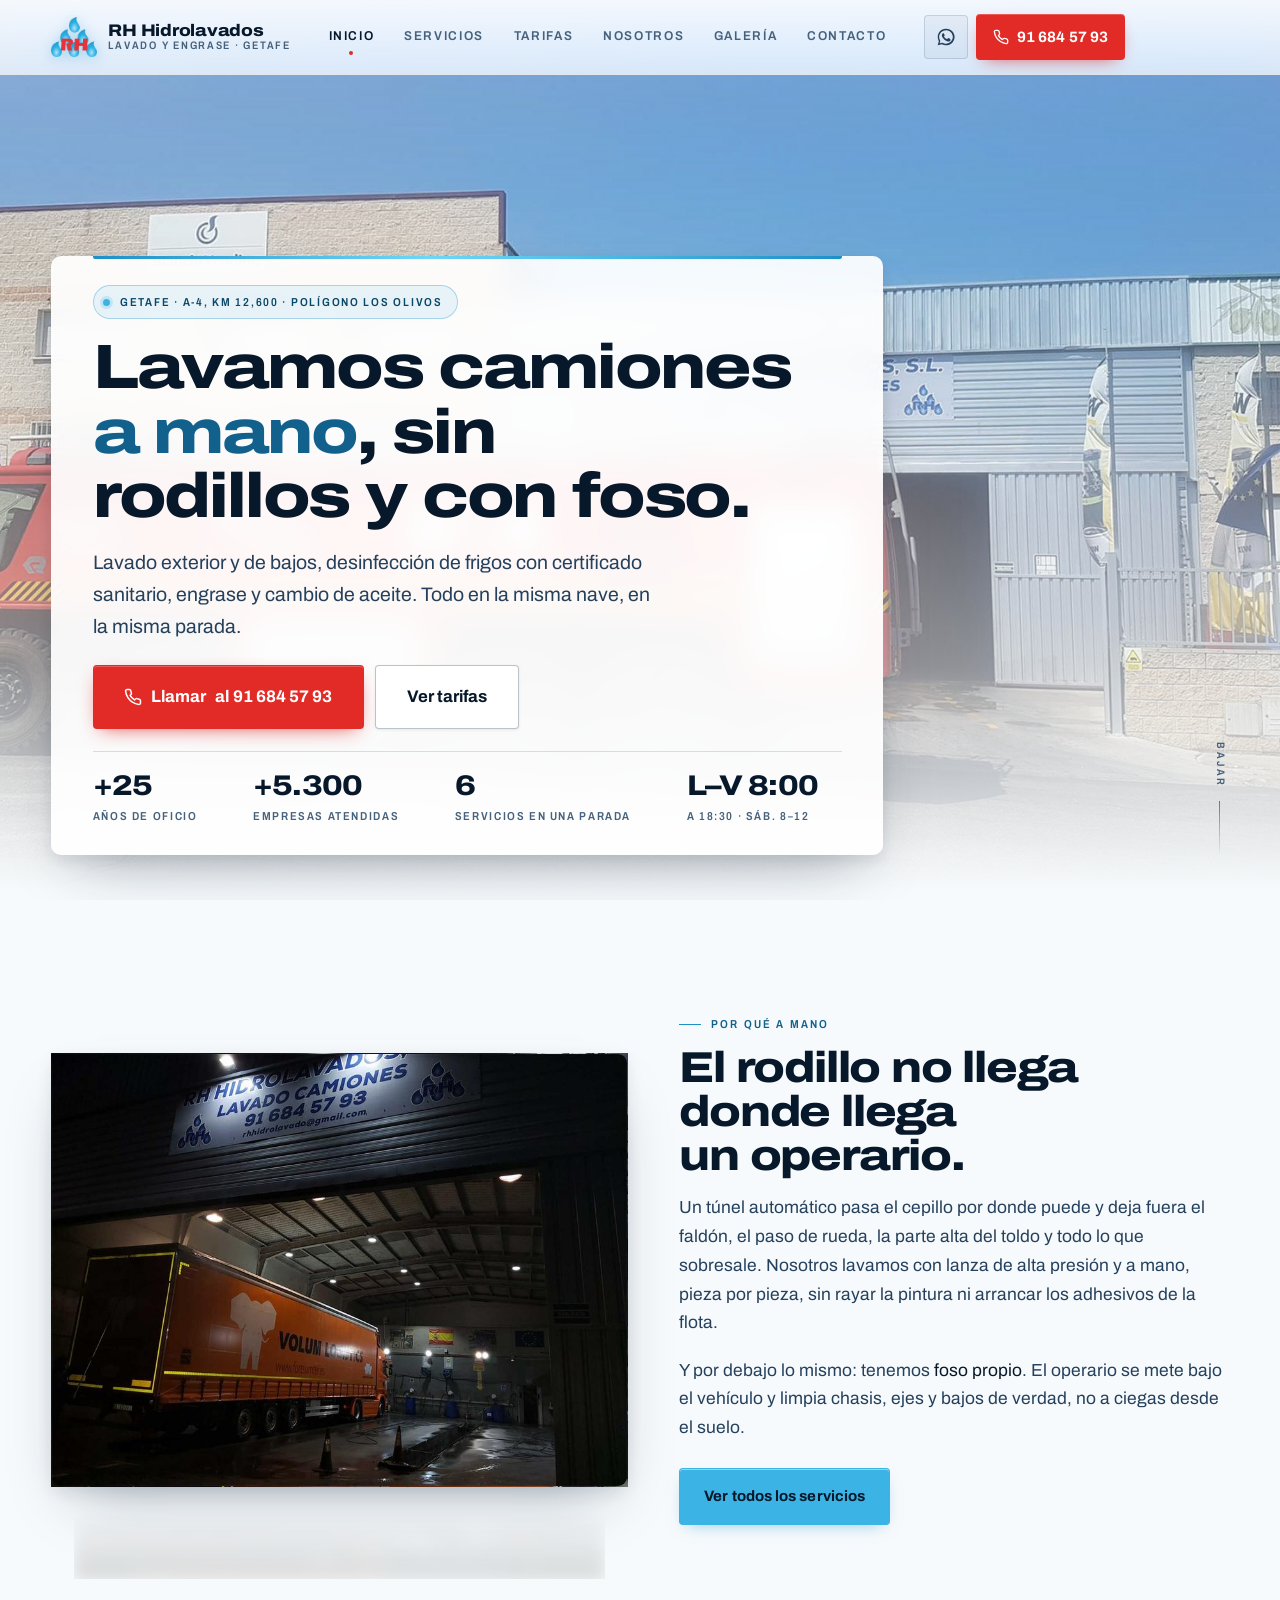
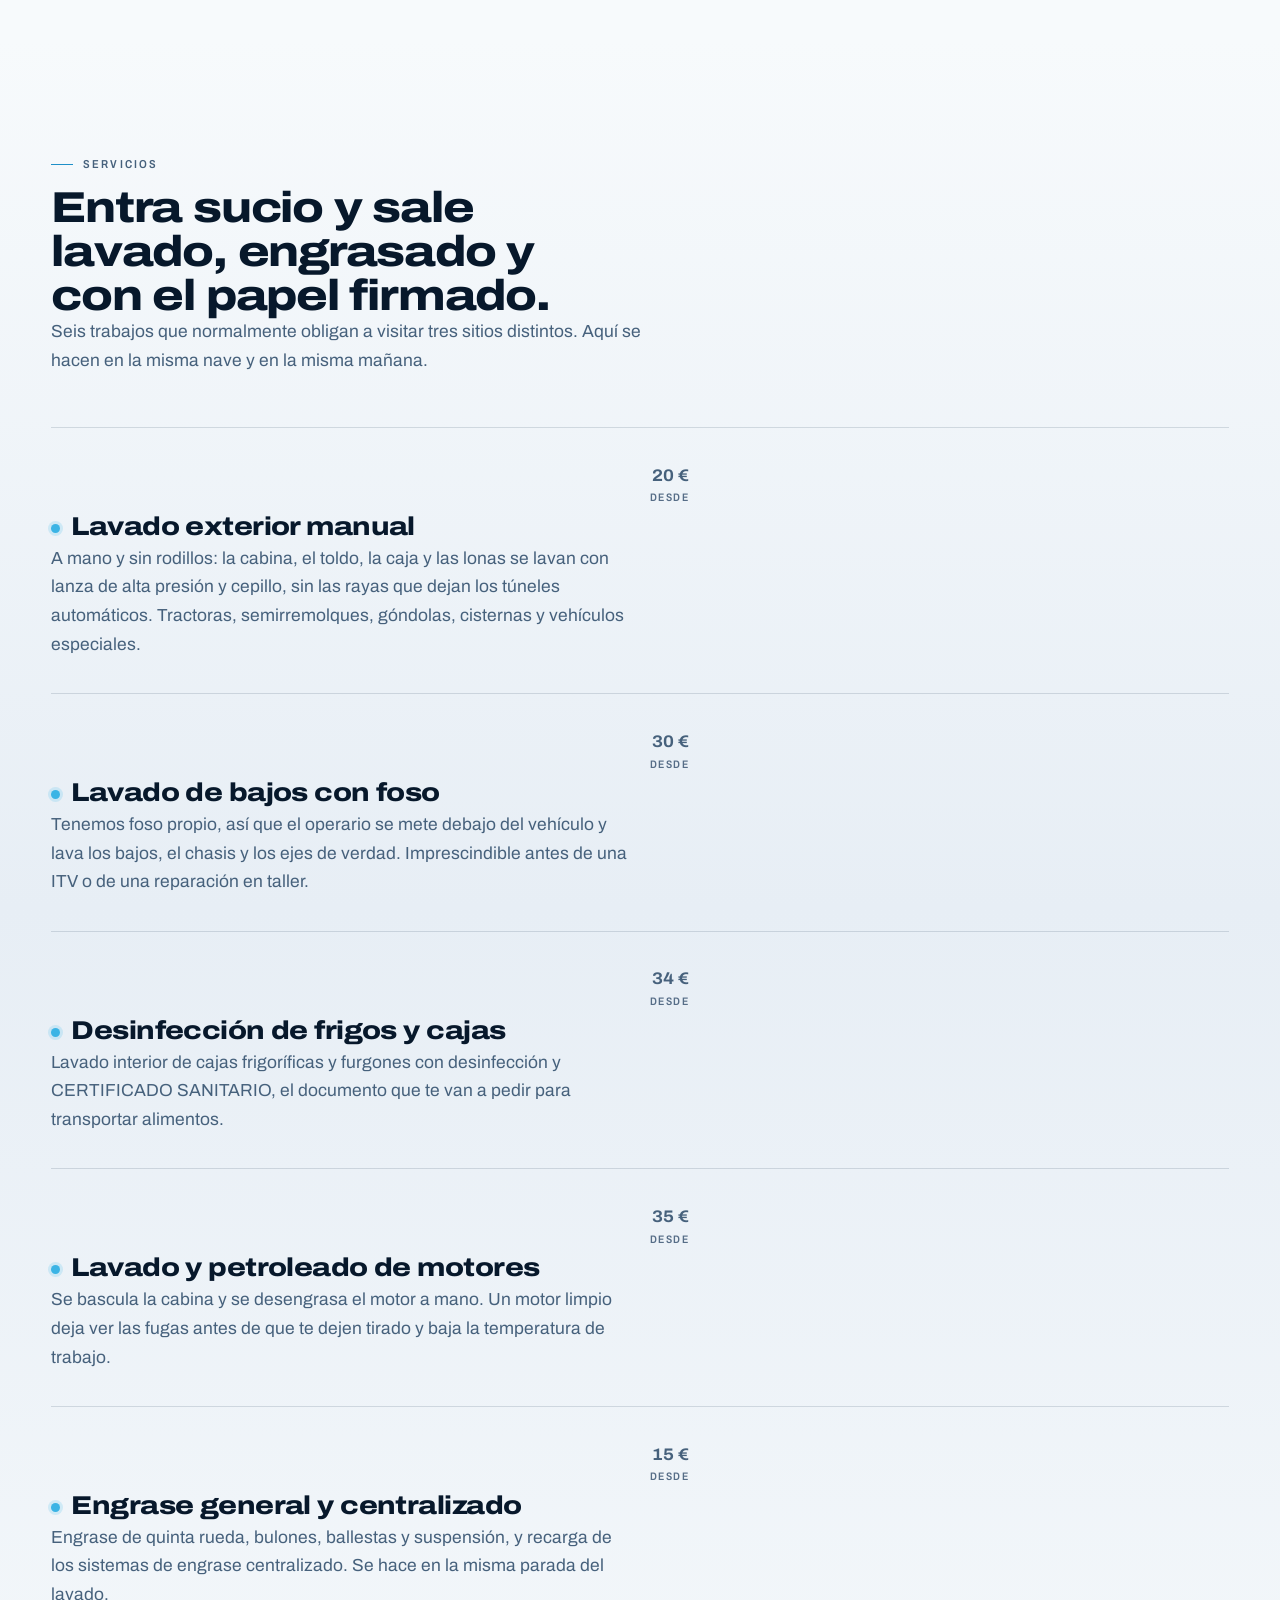
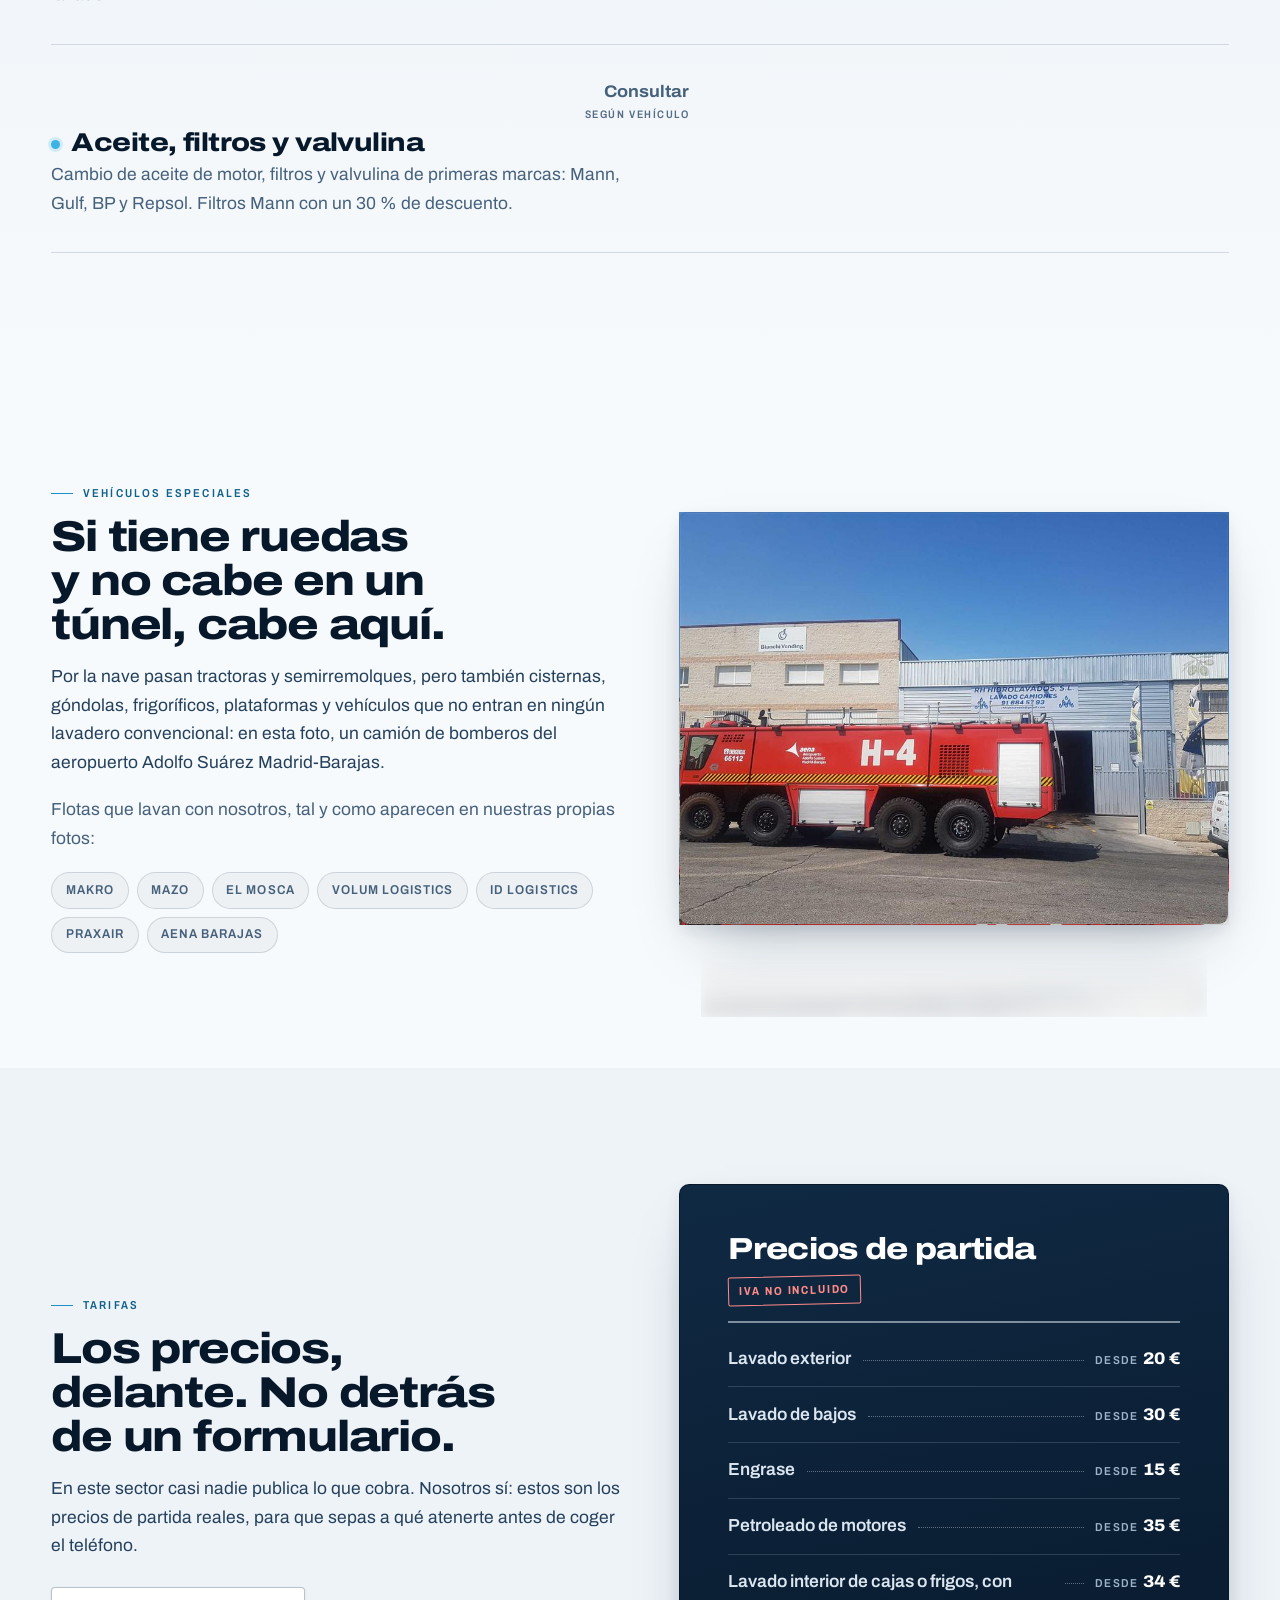
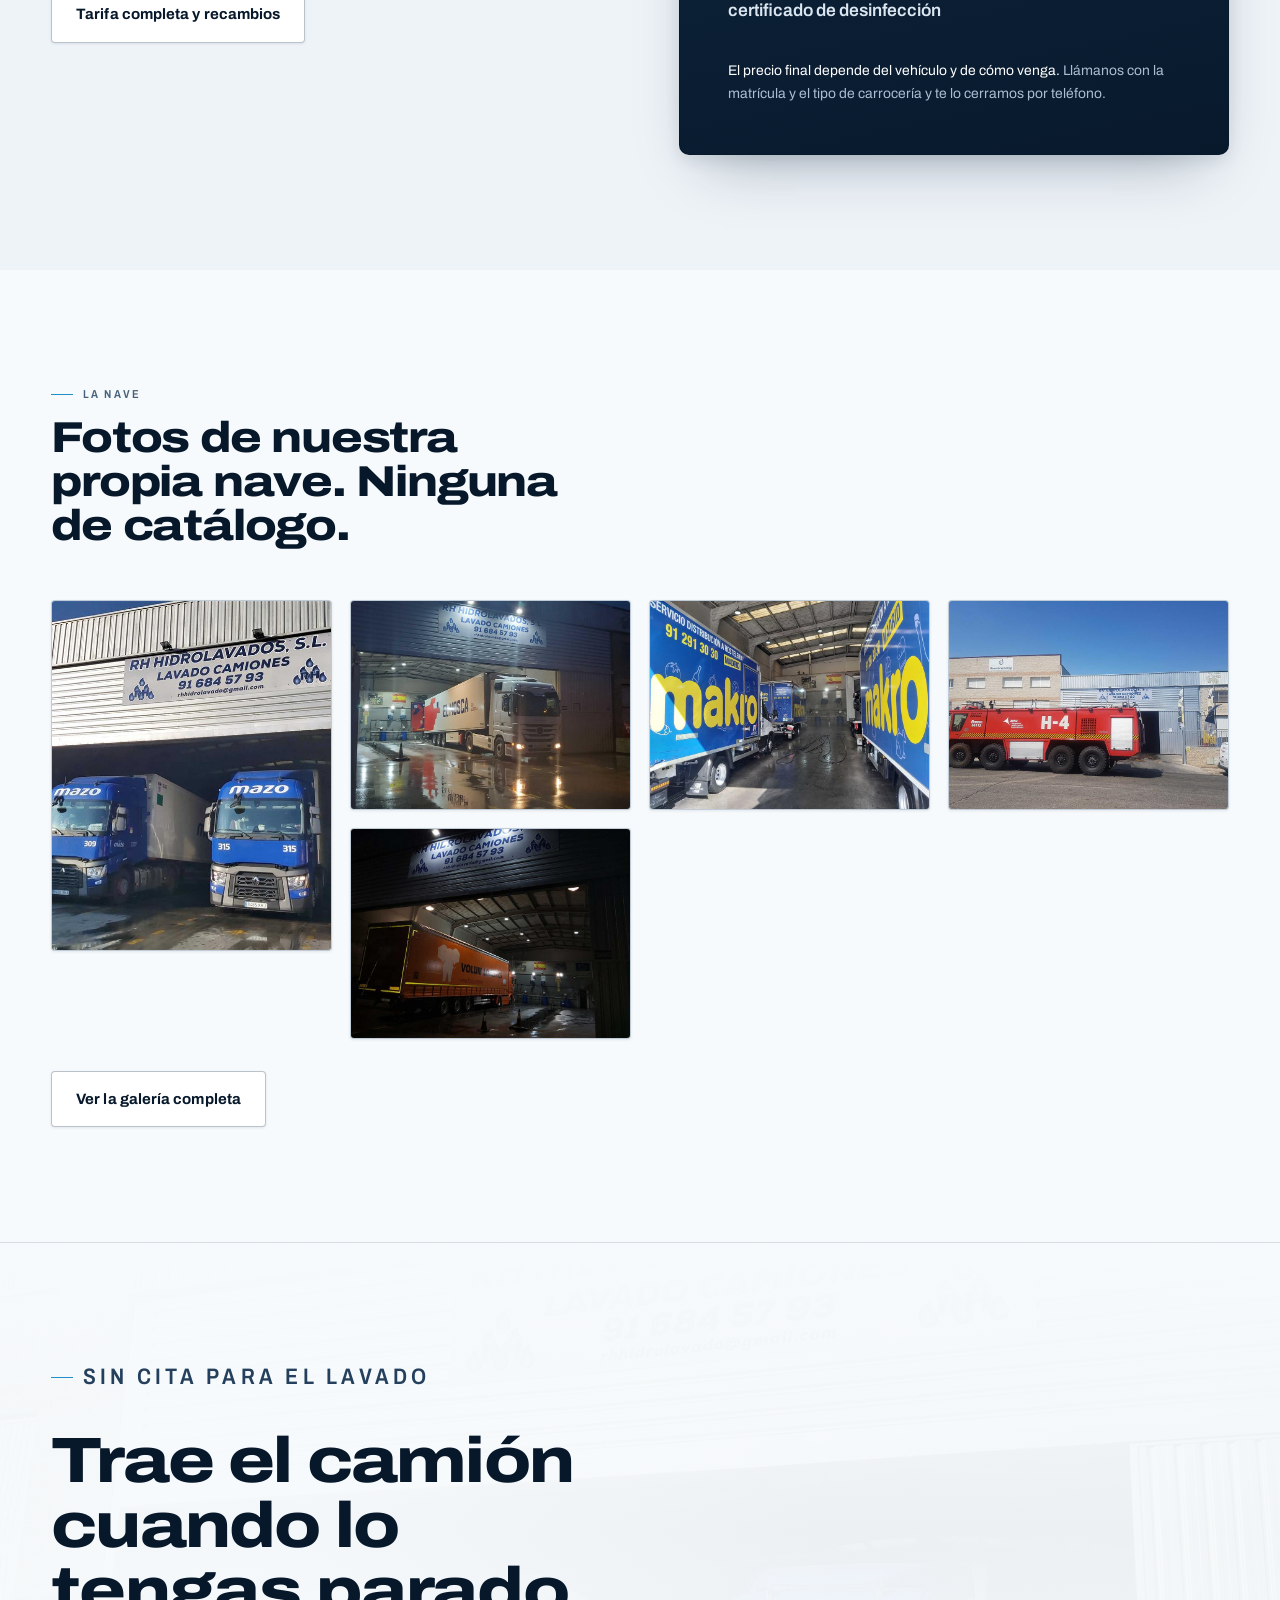
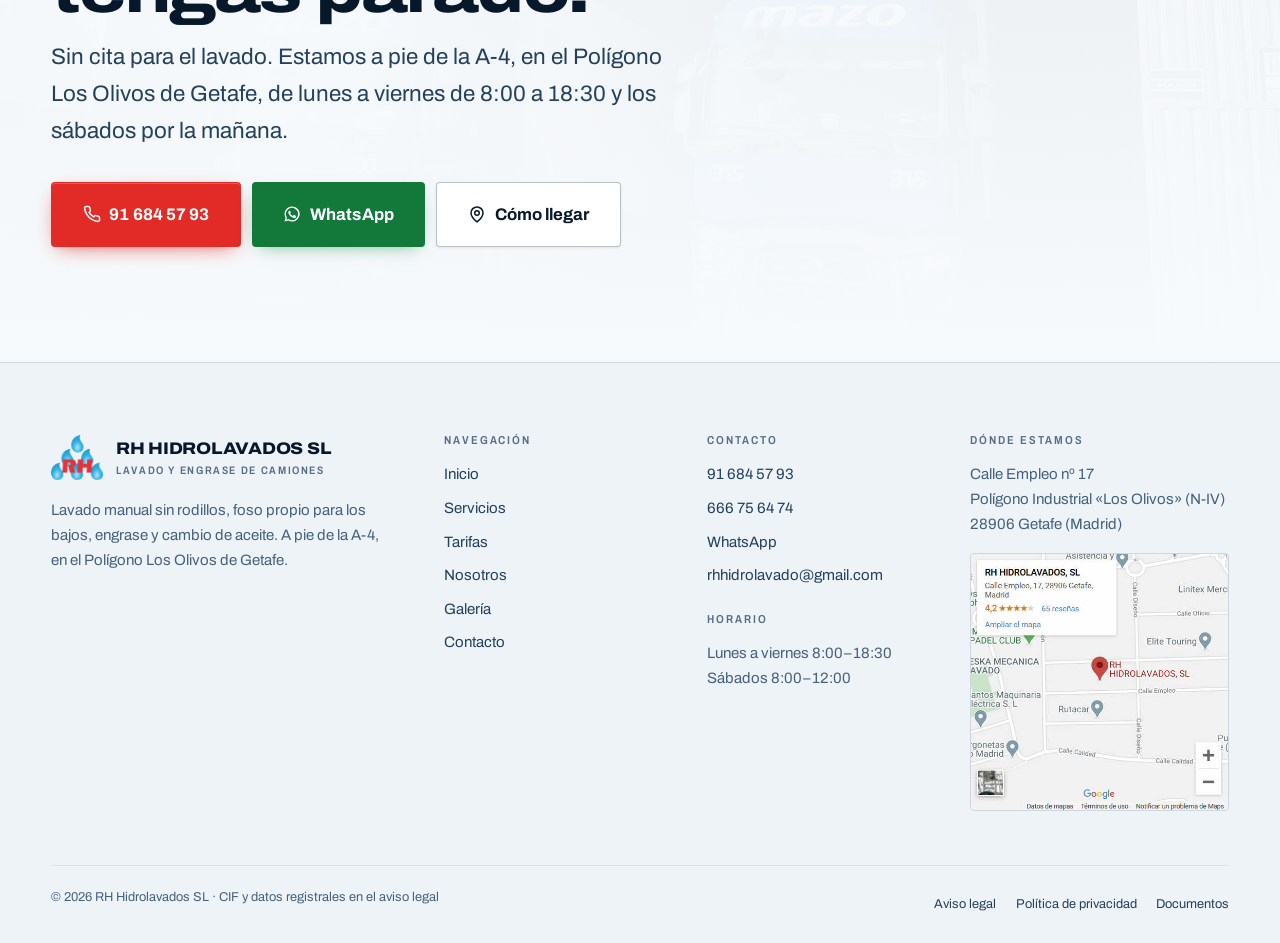
==== commit 4b126a62: "Pasa el sitio a fondo blanco: "la nave de día" El cliente pide blanco en vez de negro. No es inverti" ====
--- a/index.html
+++ b/index.html
@@ -4,26 +4,30 @@
 <!--
   ===========================================================================
   CONTRATO DE DIRECCIÓN — RH Hidrolavados SL
-  THESIS: El activo real de esta empresa son sus propias fotos de nave a las
-    tres de la mañana. La página se construye como esa nave —oscura, mojada,
-    con la luz recortando lo que importa— y rechaza el lavadero azul celeste
-    con burbujas y tarjetas iguales que ship todo el sector.
-  OWN-WORLD: Asfalto mojado (#04070c–#101c2d) como suelo continuo; cian del
-    logotipo (#3bb4e5) usado siempre como LUZ —barras finas con halo, focos,
-    filos— nunca como relleno; rojo RH (#e22b27) reservado para una sola cosa:
-    la acción. Ámbar de sodio (#ffb558) para las cifras, tomado de las lámparas
-    del techo. Archivo variable: eje wdth 122 en titulares (rótulo de chapa),
-    wdth 84 en etiquetas técnicas. Reglas de luz y chapa grecada en lugar de
-    bordes. Fotos con charco: cada imagen se refleja en el suelo.
+  THESIS: El rótulo real de la nave es azul marino sobre chapa blanca. Esa es
+    la página: papel claro de extremo a extremo, con las propias fotos del
+    cliente haciendo de bloques oscuros que anclan el blanco. Rechaza tanto el
+    lavadero azul celeste con burbujas y tarjetas iguales que ship todo el
+    sector, como el degradado gris de plantilla corporativa.
+  OWN-WORLD: Papel y chapa (#ffffff–#a4bacd) como suelo continuo; tinta marina
+    del rótulo (#07182b) para todo el texto; cian del logotipo (#3bb4e5) como
+    AGUA —reglas, filos, barrido del menú, foco de los campos— nunca como
+    fondo de párrafo; rojo RH (#e22b27) reservado para una sola cosa: la
+    acción. Una única superficie oscura en todo el sitio, el panel de tarifas,
+    que por eso se lee como una placa atornillada. Archivo variable: eje wdth
+    122 en titulares (rótulo de chapa), wdth 84 en etiquetas técnicas. Reglas
+    de agua y chapa grecada en lugar de bordes. Fotos con charco: cada imagen
+    se refleja en el suelo.
   STORY: El jefe de tráfico entiende en un viewport que aquí se lava a mano y
     con foso, ve el precio sin pedirlo, y llama.
-  FIRST VIEWPORT: Fotografía nocturna a sangre de la nave con el camión
-    entrando; titular de rótulo abajo a la izquierda sobre el suelo mojado;
-    botón rojo de teléfono junto al titular; franja de cifras reales bajo una
-    regla de luz. En móvil, barra de pulgar fija con llamar / WhatsApp / ruta.
-  FORM: "La nave de noche: agua y luz", candidato 3 de la lista razonada,
-    puesta en escena fotográfica a sangre. Semilla e8a0f8e3 (tirada degradada:
-    sin retadores de catálogo).
+  FIRST VIEWPORT: Fotografía de día a sangre de la nave bajo un velo de papel;
+    titular de rótulo abajo a la izquierda en tinta marina; botón rojo de
+    teléfono junto al titular; franja de cifras reales bajo una regla de agua.
+    En móvil, barra de pulgar fija con llamar / WhatsApp / ruta.
+  FORM: "La nave de día: rótulo blanco y agua". Reencuadre en claro del mundo
+    nocturno original, a petición del cliente: misma estructura, misma
+    tipografía, mismas fotos; se invierte el suelo y con él el papel de cada
+    color. Semilla e8a0f8e3 (tirada degradada: sin retadores de catálogo).
   ===========================================================================
 -->
 <meta charset="utf-8">
@@ -31,7 +35,7 @@
 <title>RH Hidrolavados SL — Lavado y engrase de camiones en Getafe (Madrid)</title>
 <meta name="description" content="Lavado manual sin rodillos, lavado de bajos con foso, desinfección de frigos con certificado, engrase y cambio de aceite. A pie de la A-4, Polígono Los Olivos, Getafe. Más de 25 años.">
 <meta name="author" content="RH Hidrolavados SL">
-<meta name="theme-color" content="#04070c">
+<meta name="theme-color" content="#f7fafc">
 <link rel="canonical" href="https://lavadoyengraserhhidrolavado.es/index.html">
 <meta property="og:type" content="website">
 <meta property="og:locale" content="es_ES">
@@ -114,14 +118,15 @@
 
 <section class="hero">
   <div class="hero__media" aria-hidden="true">
-    <img src="assets/img/imgRH_3.jpg" alt="" width="1600" height="1200" fetchpriority="high">
+    <img src="assets/img/imgRH_1.jpg" alt="" width="1600" height="1200" fetchpriority="high">
   </div>
   <div class="shell hero__inner">
+   <div class="hero__board">
     <p class="hero__kicker"><i aria-hidden="true"></i> Getafe · A-4, km 12,600 · Polígono Los Olivos</p>
     <h1>Lavamos camiones <em>a mano</em>, sin rodillos y con foso.</h1>
     <p class="hero__lead">Lavado exterior y de bajos, desinfección de frigos con certificado sanitario, engrase y cambio de aceite. Todo en la misma nave, en la misma parada.</p>
     <div class="btn-row">
-      <a class="btn btn--rh btn--lg" href="tel:+34916845793"><svg viewBox="0 0 24 24" fill="none" stroke="currentColor" stroke-width="2" stroke-linecap="round" stroke-linejoin="round" aria-hidden="true"><path d="M22 16.9v3a2 2 0 0 1-2.2 2 19.8 19.8 0 0 1-8.6-3.1 19.5 19.5 0 0 1-6-6A19.8 19.8 0 0 1 2.1 4.2 2 2 0 0 1 4.1 2h3a2 2 0 0 1 2 1.7c.1 1 .4 1.9.7 2.8a2 2 0 0 1-.5 2.1L8.1 9.9a16 16 0 0 0 6 6l1.3-1.3a2 2 0 0 1 2.1-.4c.9.3 1.8.6 2.8.7a2 2 0 0 1 1.7 2Z"/></svg> Llamar al 91 684 57 93</a>
+      <a class="btn btn--rh btn--lg" href="tel:+34916845793"><svg viewBox="0 0 24 24" fill="none" stroke="currentColor" stroke-width="2" stroke-linecap="round" stroke-linejoin="round" aria-hidden="true"><path d="M22 16.9v3a2 2 0 0 1-2.2 2 19.8 19.8 0 0 1-8.6-3.1 19.5 19.5 0 0 1-6-6A19.8 19.8 0 0 1 2.1 4.2 2 2 0 0 1 4.1 2h3a2 2 0 0 1 2 1.7c.1 1 .4 1.9.7 2.8a2 2 0 0 1-.5 2.1L8.1 9.9a16 16 0 0 0 6 6l1.3-1.3a2 2 0 0 1 2.1-.4c.9.3 1.8.6 2.8.7a2 2 0 0 1 1.7 2Z"/></svg> Llamar<span class="btn__num"> al 91 684 57 93</span></a>
       <a class="btn btn--ghost btn--lg" href="tarifas.html">Ver tarifas</a>
     </div>
     <div class="hero__facts">
@@ -130,6 +135,7 @@
       <div><b>6</b><span>servicios en una parada</span></div>
       <div><b>L–V 8:00</b><span>a 18:30 · sáb. 8–12</span></div>
     </div>
+   </div>
   </div>
   <a class="hero__scroll" href="#sin-rodillos">Bajar</a>
 </section>
--- a/assets/css/style.css
+++ b/assets/css/style.css
@@ -1,54 +1,68 @@
 @charset "utf-8";
 /* ===========================================================================
-   RH HIDROLAVADOS SL — Sistema visual "Nave de noche: agua y luz"
+   RH HIDROLAVADOS SL — Sistema visual "Nave de dia: rotulo blanco y agua"
    ---------------------------------------------------------------------------
-   Paleta tomada del logotipo (gotas cian + RH rojo), del rótulo de la nave
-   (azul marino sobre blanco) y de la luz real de las fotografías del cliente:
-   halógeno frío sobre el suelo mojado, sodio cálido en las lámparas del techo.
+   El rotulo real de la nave es azul marino sobre chapa blanca. Esa es la
+   pagina: papel claro de extremo a extremo, tinta marina, el cian del
+   logotipo como agua y un unico rojo RH reservado a la accion. Las fotos
+   nocturnas del cliente son ahora los bloques oscuros que anclan el blanco.
    ========================================================================= */
 
 /* ---------------------------------------------------------------- Tokens */
 :root {
-  /* Asfalto mojado */
-  --ink-990: #04070c;
-  --ink-950: #060b12;
-  --ink-900: #090f18;
-  --ink-850: #0c1523;
-  --ink-800: #101c2d;
-  --ink-750: #152740;
-  --ink-700: #1b3251;
-  --ink-600: #24425f;
-
-  /* Luz de agua a presión (cian del logotipo) */
+  /* Chapa y papel: las superficies */
+  --paper-000: #ffffff;
+  --paper-050: #f7fafc;
+  --paper-100: #eef3f8;
+  --paper-150: #e7eef5;
+  --paper-200: #dde7f0;
+  --paper-250: #cfdce8;
+  --paper-300: #bdcedd;
+  --paper-350: #a4bacd;
+
+  /* Tinta del rotulo: azul marino sobre blanco */
+  --ink-900: #07182b;
+  --ink-700: #24405c;
+  --ink-500: #46617c;
+  --ink-400: #566d87;
+
+  /* Una sola superficie oscura, para el panel de tarifas */
+  --slab-900: #08192c;
+  --slab-800: #102943;
+
+  /* Agua a presion (cian del logotipo) */
   --agua-300: #a8e8ff;
   --agua-400: #6fd6f7;
   --agua-500: #3bb4e5;
   --agua-600: #1e90c8;
   --agua-700: #11618c;
+  --agua-800: #0b4767;
 
   /* Rojo RH del logotipo */
   --rh-400: #ff5450;
   --rh-500: #e22b27;
   --rh-600: #bd1d1a;
 
-  /* Luz de sodio del techo de la nave */
-  --sodio-300: #ffd9a3;
-  --sodio-400: #ffb558;
-
-  /* Texto */
-  --paper-050: #f2f7fb;
-  --paper-200: #cbdae7;
-  --paper-400: #93aabf;
-  --paper-500: #7c93a9;
-
-  --line: rgba(150, 190, 225, 0.16);
-  --line-soft: rgba(150, 190, 225, 0.09);
-  --line-strong: rgba(150, 190, 225, 0.3);
-
-  /* Tipografía */
+  /* Verde de WhatsApp */
+  --wa-500: #1faf54;
+  --wa-700: #12793a;
+
+  --line: rgba(13, 40, 65, 0.14);
+  --line-soft: rgba(13, 40, 65, 0.08);
+  --line-strong: rgba(13, 40, 65, 0.28);
+
+  /* Tipografia */
   --font-sans: "Archivo", "Helvetica Neue", "Segoe UI", Arial, sans-serif;
-  --wide: 118;      /* eje wdth para titulares de rótulo */
-  --narrow: 84;     /* eje wdth para etiquetas técnicas */
+  --wide: 118;      /* eje wdth para titulares de rotulo */
+  --narrow: 84;     /* eje wdth para etiquetas tecnicas */
+
+  /* Micro-escala: etiquetas tecnicas y textos de apoyo */
+  --t-1: 0.68rem;
+  --t-2: 0.72rem;
+  --t-3: 0.8rem;
+  --t-4: 0.87rem;
+  --t-5: 0.94rem;
+  --t-6: 1.05rem;
 
   --step--1: clamp(0.78rem, 0.75rem + 0.15vw, 0.86rem);
   --step-0: clamp(1rem, 0.96rem + 0.2vw, 1.09rem);
@@ -79,9 +93,9 @@
   --r-3: 10px;
   --r-pill: 999px;
 
-  --shadow-1: 0 2px 6px rgba(0, 0, 0, 0.4);
-  --shadow-2: 0 14px 34px -12px rgba(0, 0, 0, 0.7), 0 3px 10px rgba(0, 0, 0, 0.35);
-  --shadow-3: 0 34px 70px -24px rgba(0, 0, 0, 0.85), 0 8px 20px rgba(0, 0, 0, 0.4);
+  --shadow-1: 0 1px 3px rgba(9, 30, 51, 0.09);
+  --shadow-2: 0 12px 30px -12px rgba(9, 30, 51, 0.24), 0 2px 6px rgba(9, 30, 51, 0.06);
+  --shadow-3: 0 28px 60px -26px rgba(9, 30, 51, 0.36), 0 6px 16px rgba(9, 30, 51, 0.09);
 
   --ease-out: cubic-bezier(0.16, 1, 0.3, 1);
   --ease-in-out: cubic-bezier(0.65, 0, 0.35, 1);
@@ -89,10 +103,10 @@
   /* Chapa grecada del cierre de la nave */
   --grecada: repeating-linear-gradient(
     90deg,
-    rgba(150, 190, 225, 0.22) 0 1px,
+    rgba(13, 40, 65, 0.1) 0 1px,
     transparent 1px 7px
   );
-  color-scheme: dark;
+  color-scheme: light;
 }
 
 /* -------------------------------------------------------------- Reinicio */
@@ -109,8 +123,8 @@
 
 body {
   margin: 0;
-  background: var(--ink-950);
-  color: var(--paper-200);
+  background: var(--paper-050);
+  color: var(--ink-700);
   font-family: var(--font-sans);
   font-size: var(--step-0);
   line-height: 1.65;
@@ -127,7 +141,7 @@
 
 h1, h2, h3, h4 {
   margin: 0;
-  color: var(--paper-050);
+  color: var(--ink-900);
   line-height: 1.02;
   letter-spacing: -0.028em;
   font-weight: 800;
@@ -142,21 +156,21 @@
 p { margin: 0 0 1.05em; max-width: 68ch; }
 p:last-child { margin-bottom: 0; }
 
-a { color: var(--agua-400); text-decoration-thickness: 1px; text-underline-offset: 3px; }
-a:hover { color: var(--agua-300); }
+a { color: var(--agua-700); text-decoration-thickness: 1px; text-underline-offset: 3px; }
+a:hover { color: var(--agua-800); }
 
 ul, ol { margin: 0 0 1.1em; padding-left: 1.15rem; }
 li { margin-bottom: 0.45em; }
-strong { color: var(--paper-050); font-weight: 700; }
+strong { color: var(--ink-900); font-weight: 700; }
 hr { border: 0; border-top: 1px solid var(--line); margin: var(--s-7) 0; }
 
 :focus-visible {
-  outline: 2px solid var(--agua-400);
+  outline: 2px solid var(--agua-700);
   outline-offset: 3px;
   border-radius: var(--r-1);
 }
 
-::selection { background: var(--agua-500); color: var(--ink-990); }
+::selection { background: var(--agua-500); color: var(--ink-900); }
 
 .u-visually-hidden {
   position: absolute !important;
@@ -172,14 +186,14 @@
   position: absolute;
   top: -100px; left: var(--gut);
   z-index: 200;
-  background: var(--agua-500);
-  color: var(--ink-990);
+  background: var(--agua-700);
+  color: #fff;
   padding: 0.7rem 1.1rem;
   font-weight: 700;
   border-radius: 0 0 var(--r-2) var(--r-2);
   transition: top 0.2s var(--ease-out);
 }
-.skip-link:focus { top: 0; color: var(--ink-990); }
+.skip-link:focus { top: 0; color: #fff; }
 
 /* --------------------------------------------------------- Utilidades UI */
 .shell {
@@ -191,11 +205,11 @@
 .shell--wide { max-width: 1560px; }
 
 .label {
-  font-size: 0.72rem;
+  font-size: var(--t-2);
   letter-spacing: 0.19em;
   text-transform: uppercase;
   font-variation-settings: "wdth" var(--narrow), "wght" 600;
-  color: var(--agua-400);
+  color: var(--agua-700);
   margin: 0 0 var(--s-3);
   display: flex;
   align-items: center;
@@ -205,40 +219,38 @@
   content: "";
   width: 22px;
   height: 1px;
-  background: var(--agua-500);
-  box-shadow: 0 0 8px var(--agua-500);
+  background: var(--agua-600);
   flex: none;
 }
 
 .lead {
   font-size: var(--step-1);
   line-height: 1.5;
-  color: var(--paper-200);
+  color: var(--ink-700);
   max-width: 60ch;
 }
 
-.muted { color: var(--paper-400); }
+.muted { color: var(--ink-500); }
 
 /* Regla de luz: la lámpara del techo de la nave */
 .lightline {
-  height: 1px;
+  height: 2px;
   border: 0;
   margin: 0;
   background: linear-gradient(90deg,
     transparent,
-    var(--agua-600) 12%,
-    var(--agua-400) 50%,
-    var(--agua-600) 88%,
+    var(--agua-600) 10%,
+    var(--agua-500) 50%,
+    var(--agua-600) 90%,
     transparent);
-  box-shadow: 0 0 14px -1px rgba(59, 180, 229, 0.55);
-  opacity: 0.65;
+  opacity: 0.9;
 }
 
 /* Chapa grecada */
 .grecada {
   height: 8px;
   background-image: var(--grecada);
-  opacity: 0.5;
+  opacity: 0.85;
 }
 
 /* ------------------------------------------------------------- Botones */
@@ -252,7 +264,7 @@
   border: 1px solid transparent;
   border-radius: var(--r-2);
   font: inherit;
-  font-size: 0.95rem;
+  font-size: var(--t-5);
   font-variation-settings: "wdth" 100, "wght" 700;
   letter-spacing: 0.005em;
   text-decoration: none;
@@ -268,26 +280,27 @@
   color: #fff;
   box-shadow: 0 6px 20px -8px rgba(226, 43, 39, 0.9), inset 0 1px 0 rgba(255, 255, 255, 0.22);
 }
-.btn--rh:hover { background: var(--rh-400); color: #fff; box-shadow: 0 12px 30px -10px rgba(226, 43, 39, 0.95), inset 0 1px 0 rgba(255, 255, 255, 0.28); }
+.btn--rh:hover { background: var(--rh-600); color: #fff; box-shadow: 0 12px 30px -10px rgba(226, 43, 39, 0.95), inset 0 1px 0 rgba(255, 255, 255, 0.28); }
 
 .btn--agua {
   background: var(--agua-500);
-  color: var(--ink-990);
-  box-shadow: 0 6px 20px -8px rgba(59, 180, 229, 0.85), inset 0 1px 0 rgba(255, 255, 255, 0.3);
-}
-.btn--agua:hover { background: var(--agua-400); color: var(--ink-990); }
+  color: var(--ink-900);
+  box-shadow: 0 6px 18px -8px rgba(30, 144, 200, 0.55), inset 0 1px 0 rgba(255, 255, 255, 0.45);
+}
+.btn--agua:hover { background: var(--agua-400); color: var(--ink-900); }
 
 .btn--ghost {
-  background: rgba(150, 190, 225, 0.05);
+  background: var(--paper-000);
   border-color: var(--line-strong);
-  color: var(--paper-050);
-}
-.btn--ghost:hover { background: rgba(150, 190, 225, 0.12); border-color: var(--agua-600); color: #fff; }
-
-.btn--wa { background: #1faf54; color: #fff; box-shadow: 0 6px 20px -8px rgba(31, 175, 84, 0.8); }
-.btn--wa:hover { background: #25c862; color: #fff; }
-
-.btn--lg { padding: 1.08rem 1.9rem; font-size: 1.02rem; min-height: 58px; }
+  color: var(--ink-900);
+  box-shadow: var(--shadow-1);
+}
+.btn--ghost:hover { background: var(--paper-000); border-color: var(--agua-600); color: var(--agua-800); box-shadow: var(--shadow-2); }
+
+.btn--wa { background: var(--wa-700); color: #fff; box-shadow: 0 6px 18px -8px rgba(18, 121, 58, 0.6); }
+.btn--wa:hover { background: var(--wa-500); color: #fff; }
+
+.btn--lg { padding: 1.08rem 1.9rem; font-size: var(--t-6); min-height: 58px; }
 .btn--block { width: 100%; }
 
 .btn svg { width: 18px; height: 18px; flex: none; }
@@ -305,7 +318,7 @@
   position: fixed;
   inset: 0 0 auto 0;
   z-index: 100;
-  background: linear-gradient(180deg, rgba(4, 7, 12, 0.86), rgba(4, 7, 12, 0.62));
+  background: linear-gradient(180deg, rgba(255, 255, 255, 0.92), rgba(255, 255, 255, 0.74));
   -webkit-backdrop-filter: blur(16px) saturate(150%);
   backdrop-filter: blur(16px) saturate(150%);
   border-bottom: 1px solid var(--line-soft);
@@ -318,13 +331,13 @@
   position: absolute;
   left: 0; right: 0; bottom: -1px;
   height: 1px;
-  background: linear-gradient(90deg, transparent, var(--agua-600), transparent);
+  background: linear-gradient(90deg, transparent, var(--agua-500), transparent);
   opacity: 0;
   transition: opacity 0.35s var(--ease-out);
 }
 .nav.is-stuck {
-  background: linear-gradient(180deg, rgba(4, 7, 12, 0.96), rgba(4, 7, 12, 0.9));
-  box-shadow: 0 10px 34px -18px rgba(0, 0, 0, 0.95);
+  background: linear-gradient(180deg, rgba(255, 255, 255, 0.98), rgba(255, 255, 255, 0.94));
+  box-shadow: 0 10px 30px -20px rgba(9, 30, 51, 0.5);
   border-bottom-color: var(--line);
 }
 .nav.is-stuck::after { opacity: 0.8; }
@@ -352,23 +365,23 @@
   width: 46px;
   flex: none;
   transform-origin: center;
-  filter: drop-shadow(0 2px 8px rgba(59, 180, 229, 0.35));
+  filter: drop-shadow(0 2px 7px rgba(30, 144, 200, 0.3));
   transition: transform 0.3s var(--ease-out);
 }
 .nav.is-stuck .brand__mark { transform: scale(0.83); }
 .brand__txt { display: flex; flex-direction: column; line-height: 1.05; min-width: 0; }
 .brand__name {
-  font-size: 1.02rem;
+  font-size: var(--t-6);
   font-variation-settings: "wdth" 112, "wght" 800;
   letter-spacing: -0.015em;
-  color: var(--paper-050);
+  color: var(--ink-900);
   white-space: nowrap;
 }
 .brand__sub {
-  font-size: 0.61rem;
+  font-size: var(--t-1);
   letter-spacing: 0.16em;
   text-transform: uppercase;
-  color: var(--paper-400);
+  color: var(--ink-500);
   font-variation-settings: "wdth" var(--narrow), "wght" 600;
   white-space: nowrap;
 }
@@ -390,18 +403,18 @@
   display: block;
   padding: 0.62rem 0.85rem;
   border-radius: var(--r-2);
-  font-size: 0.79rem;
+  font-size: var(--t-3);
   letter-spacing: 0.13em;
   text-transform: uppercase;
   font-variation-settings: "wdth" 92, "wght" 600;
-  color: var(--paper-400);
+  color: var(--ink-500);
   text-decoration: none;
   white-space: nowrap;
   transition: color 0.22s var(--ease-out);
 }
 .nav__link:hover,
-.nav__link:focus-visible { color: var(--paper-050); }
-.nav__link[aria-current="page"] { color: var(--paper-050); }
+.nav__link:focus-visible { color: var(--agua-800); }
+.nav__link[aria-current="page"] { color: var(--ink-900); }
 .nav__link[aria-current="page"]::after {
   content: "";
   position: absolute;
@@ -411,7 +424,6 @@
   margin-left: -2px;
   border-radius: 50%;
   background: var(--rh-500);
-  box-shadow: 0 0 9px var(--rh-500);
 }
 /* Foco de luz que recorre la barra. Sólo transform: nada de layout. */
 .nav__glow {
@@ -421,8 +433,7 @@
   width: 100px;
   height: 100%;
   border-radius: var(--r-2);
-  background: linear-gradient(180deg, rgba(59, 180, 229, 0.16), rgba(59, 180, 229, 0.06) 62%, rgba(59, 180, 229, 0.34) 100%);
-  box-shadow: 0 8px 20px -12px rgba(59, 180, 229, 0.95);
+  background: linear-gradient(180deg, rgba(59, 180, 229, 0.1), rgba(59, 180, 229, 0.16) 62%, rgba(30, 144, 200, 0.5) 100%);
   opacity: 0;
   pointer-events: none;
   transform-origin: 0 50%;
@@ -443,14 +454,14 @@
   background: var(--rh-500);
   color: #fff;
   text-decoration: none;
-  font-size: 0.94rem;
+  font-size: var(--t-5);
   font-variation-settings: "wdth" 100, "wght" 700;
   letter-spacing: 0.01em;
   white-space: nowrap;
   box-shadow: 0 6px 18px -9px rgba(226, 43, 39, 0.95), inset 0 1px 0 rgba(255, 255, 255, 0.22);
   transition: background-color 0.22s var(--ease-out), box-shadow 0.22s var(--ease-out);
 }
-.nav__tel:hover { background: var(--rh-400); color: #fff; }
+.nav__tel:hover { background: var(--rh-600); color: #fff; }
 .nav__tel svg { width: 16px; height: 16px; }
 
 .nav__icon {
@@ -460,12 +471,12 @@
   width: 44px; height: 44px;
   border-radius: var(--r-2);
   border: 1px solid var(--line);
-  background: rgba(150, 190, 225, 0.05);
-  color: var(--paper-200);
+  background: rgba(13, 40, 65, 0.045);
+  color: var(--ink-700);
   text-decoration: none;
   transition: background-color 0.22s var(--ease-out), color 0.22s var(--ease-out), border-color 0.22s var(--ease-out);
 }
-.nav__icon:hover { background: rgba(31, 175, 84, 0.18); border-color: rgba(31, 175, 84, 0.5); color: #4ade80; }
+.nav__icon:hover { background: rgba(31, 175, 84, 0.12); border-color: rgba(18, 121, 58, 0.45); color: var(--wa-700); }
 .nav__icon svg { width: 20px; height: 20px; }
 
 /* Barra de progreso de lectura */
@@ -476,8 +487,7 @@
   width: 100%;
   transform: scaleX(0);
   transform-origin: 0 50%;
-  background: linear-gradient(90deg, var(--agua-600), var(--agua-400));
-  box-shadow: 0 0 10px rgba(59, 180, 229, 0.8);
+  background: linear-gradient(90deg, var(--agua-700), var(--agua-500));
   will-change: transform;
 }
 
@@ -489,21 +499,21 @@
   display: inline-flex;
   align-items: center;
   justify-content: center;
-  background: rgba(150, 190, 225, 0.06);
+  background: rgba(13, 40, 65, 0.05);
   border: 1px solid var(--line);
   border-radius: var(--r-2);
   cursor: pointer;
-  color: var(--paper-050);
+  color: var(--ink-900);
   transition: background-color 0.22s var(--ease-out), border-color 0.22s var(--ease-out);
 }
-.burger:hover { background: rgba(150, 190, 225, 0.13); border-color: var(--line-strong); }
+.burger:hover { background: rgba(13, 40, 65, 0.07); border-color: var(--line-strong); }
 .burger__box { position: relative; width: 20px; height: 14px; }
 .burger__box span {
   position: absolute;
   left: 0;
   width: 100%;
   height: 2px;
-  border-radius: 2px;
+  border-radius: var(--r-1);
   background: currentColor;
   transition: transform 0.4s var(--ease-out), opacity 0.2s var(--ease-out);
 }
@@ -521,7 +531,7 @@
   z-index: 99;
   display: flex;
   flex-direction: column;
-  background: linear-gradient(175deg, var(--ink-900), var(--ink-990) 62%);
+  background: linear-gradient(175deg, var(--paper-000), var(--paper-100) 62%);
   padding: calc(var(--nav-h) + env(safe-area-inset-top) + 1.2rem) var(--gut)
     calc(1.6rem + env(safe-area-inset-bottom));
   overflow-y: auto;
@@ -535,7 +545,7 @@
   position: absolute;
   inset: 0;
   background-image: var(--grecada);
-  opacity: 0.35;
+  opacity: 0.6;
   pointer-events: none;
 }
 .drawer.is-open {
@@ -553,44 +563,43 @@
   justify-content: space-between;
   gap: 1rem;
   padding: clamp(0.7rem, 2vh, 1.02rem) 0.15rem;
-  color: var(--paper-200);
+  color: var(--ink-700);
   text-decoration: none;
-  font-size: clamp(1.18rem, 2.5vh, 1.55rem);
+  font-size: clamp(1.18rem, 2.5vh, 1.4rem);
   line-height: 1.2;
   font-variation-settings: "wdth" 112, "wght" 700;
   letter-spacing: -0.02em;
   transition: color 0.2s var(--ease-out), transform 0.3s var(--ease-out);
 }
 .drawer__link:hover,
-.drawer__link:focus-visible { color: #fff; transform: translateX(7px); }
+.drawer__link:focus-visible { color: var(--agua-800); transform: translateX(7px); }
 .drawer__link::after {
   content: "";
   width: 7px; height: 7px;
-  border-right: 2px solid var(--agua-500);
-  border-top: 2px solid var(--agua-500);
+  border-right: 2px solid var(--agua-600);
+  border-top: 2px solid var(--agua-600);
   transform: rotate(45deg);
-  opacity: 0.55;
+  opacity: 0.7;
   flex: none;
 }
-.drawer__link[aria-current="page"] { color: #fff; }
+.drawer__link[aria-current="page"] { color: var(--ink-900); }
 .drawer__link[aria-current="page"]::after {
   width: 8px; height: 8px;
   border: 0;
   border-radius: 50%;
   transform: none;
   background: var(--rh-500);
-  box-shadow: 0 0 12px var(--rh-500);
   opacity: 1;
 }
 .drawer__foot { margin-top: auto; padding-top: clamp(1.1rem, 3vh, 2rem); position: relative; }
 .drawer__foot .btn { margin-bottom: 0.55rem; min-height: clamp(48px, 6.4vh, 58px); padding-block: 0.8rem; }
 .drawer__meta {
   margin-top: clamp(0.9rem, 2.4vh, 1.5rem);
-  font-size: 0.83rem;
-  color: var(--paper-400);
+  font-size: var(--t-4);
+  color: var(--ink-500);
   line-height: 1.55;
 }
-.drawer__meta strong { display: block; color: var(--paper-200); font-variation-settings: "wdth" 100, "wght" 600; }
+.drawer__meta strong { display: block; color: var(--ink-900); font-variation-settings: "wdth" 100, "wght" 600; }
 
 /* Entrada escalonada de los enlaces */
 .drawer__list li,
@@ -622,7 +631,7 @@
   z-index: 90;
   display: grid;
   grid-template-columns: 1fr 1fr 1fr;
-  background: rgba(6, 11, 18, 0.93);
+  background: rgba(255, 255, 255, 0.95);
   -webkit-backdrop-filter: blur(14px);
   backdrop-filter: blur(14px);
   border-top: 1px solid var(--line);
@@ -639,9 +648,9 @@
   gap: 0.24rem;
   padding: 0.62rem 0.3rem;
   min-height: 58px;
-  color: var(--paper-200);
+  color: var(--ink-700);
   text-decoration: none;
-  font-size: 0.68rem;
+  font-size: var(--t-1);
   letter-spacing: 0.12em;
   text-transform: uppercase;
   font-variation-settings: "wdth" var(--narrow), "wght" 600;
@@ -649,8 +658,8 @@
 }
 .thumbbar a:last-child { border-right: 0; }
 .thumbbar a svg { width: 19px; height: 19px; }
-.thumbbar a:first-child { color: var(--rh-400); }
-.thumbbar a:nth-child(2) { color: #4ade80; }
+.thumbbar a:first-child { color: var(--rh-600); }
+.thumbbar a:nth-child(2) { color: var(--wa-700); }
 @media (min-width: 1060px) { .thumbbar { display: none; } }
 
 /* ===========================================================================
@@ -662,8 +671,8 @@
   min-height: 100svh;
   display: flex;
   align-items: flex-end;
-  padding-top: calc(var(--nav-h) + var(--s-7));
-  padding-bottom: clamp(3.5rem, 9vh, 7rem);
+  padding-top: calc(var(--nav-h) + clamp(0.9rem, 3vh, 3rem));
+  padding-bottom: clamp(2.2rem, 5vh, 5rem);
   overflow: hidden;
   isolation: isolate;
 }
@@ -676,7 +685,7 @@
   width: 100%;
   height: 100%;
   object-fit: cover;
-  object-position: 58% 55%;
+  object-position: 52% 62%;
   transform: scale(1.08);
   animation: heroDrift 26s var(--ease-in-out) infinite alternate;
 }
@@ -689,54 +698,71 @@
   position: absolute;
   inset: 0;
   background:
-    radial-gradient(120% 85% at 78% 26%, rgba(255, 181, 88, 0.2), transparent 58%),
-    radial-gradient(90% 70% at 12% 88%, rgba(59, 180, 229, 0.22), transparent 62%),
-    linear-gradient(180deg, rgba(4, 7, 12, 0.9) 0%, rgba(4, 7, 12, 0.45) 34%, rgba(4, 7, 12, 0.86) 78%, var(--ink-950) 100%);
+    radial-gradient(95% 70% at 88% 14%, rgba(59, 180, 229, 0.16), transparent 60%),
+    linear-gradient(180deg, rgba(247, 250, 252, 0.34) 0%, rgba(247, 250, 252, 0.1) 30%, rgba(247, 250, 252, 0.55) 74%, var(--paper-050) 99%);
 }
 .hero__inner { position: relative; width: 100%; }
 
+/* El rótulo: chapa blanca sobre la foto, como el letrero real de la nave */
+.hero__board {
+  position: relative;
+  max-width: 52rem;
+  padding: clamp(1.35rem, 3.2vh, 2.4rem) clamp(1.3rem, 3.4vw, 2.6rem) clamp(1.25rem, 2.8vh, 2rem);
+  background: rgba(255, 255, 255, 0.93);
+  -webkit-backdrop-filter: blur(14px) saturate(130%);
+  backdrop-filter: blur(14px) saturate(130%);
+  border-radius: var(--r-3);
+  box-shadow: var(--shadow-3);
+}
+.hero__board::before {
+  content: "";
+  position: absolute;
+  left: clamp(1.3rem, 3.4vw, 2.6rem);
+  right: clamp(1.3rem, 3.4vw, 2.6rem);
+  top: 0;
+  height: 3px;
+  border-radius: 0 0 var(--r-1) var(--r-1);
+  background: linear-gradient(90deg, var(--agua-600), var(--agua-400) 45%, var(--agua-600));
+}
+
 .hero h1 {
-  font-size: var(--step-5);
+  font-size: clamp(2.25rem, 1.35rem + 3.2vw, 4.35rem);
   font-variation-settings: "wdth" 122, "wght" 800;
   letter-spacing: -0.035em;
-  max-width: 15ch;
-  margin-bottom: var(--s-5);
-  text-shadow: 0 4px 40px rgba(0, 0, 0, 0.75);
+  line-height: 1.03;
+  max-width: 17ch;
+  margin-bottom: clamp(0.85rem, 2vh, 1.4rem);
 }
 .hero h1 em {
   font-style: normal;
-  color: var(--agua-400);
-  text-shadow: 0 0 44px rgba(59, 180, 229, 0.5);
+  color: var(--agua-700);
 }
 .hero__lead {
-  font-size: clamp(1.05rem, 0.98rem + 0.42vw, 1.35rem);
-  color: var(--paper-200);
-  max-width: 46ch;
-  margin-bottom: var(--s-6);
-  text-shadow: 0 2px 18px rgba(0, 0, 0, 0.8);
+  font-size: clamp(1.02rem, 0.96rem + 0.34vw, 1.22rem);
+  color: var(--ink-700);
+  max-width: 52ch;
+  margin-bottom: clamp(1.1rem, 2.4vh, 1.9rem);
 }
 .hero__kicker {
   display: inline-flex;
   align-items: center;
   gap: 0.6rem;
-  margin-bottom: var(--s-5);
+  margin-bottom: clamp(0.8rem, 1.8vh, 1.4rem);
   padding: 0.42rem 0.9rem 0.42rem 0.6rem;
-  border: 1px solid rgba(59, 180, 229, 0.32);
+  border: 1px solid rgba(30, 144, 200, 0.32);
   border-radius: var(--r-pill);
-  background: rgba(6, 11, 18, 0.6);
-  -webkit-backdrop-filter: blur(6px);
-  backdrop-filter: blur(6px);
-  font-size: 0.73rem;
+  background: rgba(59, 180, 229, 0.1);
+  font-size: var(--t-2);
   letter-spacing: 0.15em;
   text-transform: uppercase;
   font-variation-settings: "wdth" var(--narrow), "wght" 600;
-  color: var(--agua-300);
+  color: var(--agua-800);
 }
 .hero__kicker i {
   width: 7px; height: 7px;
   border-radius: 50%;
-  background: var(--agua-400);
-  box-shadow: 0 0 10px var(--agua-400);
+  background: var(--agua-500);
+  box-shadow: 0 0 0 3px rgba(59, 180, 229, 0.22);
   animation: pulse 2.6s var(--ease-in-out) infinite;
 }
 @keyframes pulse {
@@ -748,39 +774,39 @@
 .hero__facts {
   display: flex;
   flex-wrap: wrap;
-  gap: 0 var(--s-6);
-  margin-top: var(--s-7);
-  padding-top: var(--s-5);
+  gap: 0.6rem clamp(1.1rem, 2.6vw, 2rem);
+  margin-top: clamp(1rem, 2.4vh, 1.7rem);
+  padding-top: clamp(0.9rem, 2vh, 1.4rem);
   border-top: 1px solid var(--line);
 }
-.hero__facts div { padding: 0.2rem 0; min-width: 128px; }
+.hero__facts div { padding: 0; min-width: 104px; flex: 1 1 auto; }
 .hero__facts b {
   display: block;
-  font-size: clamp(1.5rem, 1.2rem + 1.1vw, 2.2rem);
+  font-size: clamp(1.32rem, 1.1rem + 0.85vw, 1.85rem);
   font-variation-settings: "wdth" 116, "wght" 800;
   letter-spacing: -0.03em;
-  color: var(--paper-050);
+  color: var(--ink-900);
   line-height: 1.1;
   font-feature-settings: "tnum" 1;
 }
 .hero__facts span {
-  font-size: 0.72rem;
+  font-size: var(--t-2);
   letter-spacing: 0.14em;
   text-transform: uppercase;
-  color: var(--paper-400);
+  color: var(--ink-500);
   font-variation-settings: "wdth" var(--narrow), "wght" 600;
 }
 
 .hero__scroll {
   position: absolute;
   right: var(--gut);
-  bottom: clamp(3.5rem, 9vh, 7rem);
+  bottom: clamp(2.2rem, 5vh, 5rem);
   display: none;
   writing-mode: vertical-rl;
-  font-size: 0.68rem;
+  font-size: var(--t-1);
   letter-spacing: 0.24em;
   text-transform: uppercase;
-  color: var(--paper-400);
+  color: var(--ink-500);
   font-variation-settings: "wdth" var(--narrow), "wght" 600;
   text-decoration: none;
   align-items: center;
@@ -789,9 +815,18 @@
 .hero__scroll::after {
   content: "";
   width: 1px; height: 54px;
-  background: linear-gradient(180deg, var(--agua-500), transparent);
-}
-@media (min-width: 900px) { .hero__scroll { display: inline-flex; } }
+  background: linear-gradient(180deg, var(--agua-600), transparent);
+}
+@media (min-width: 980px) { .hero__scroll { display: inline-flex; } }
+
+/* En móvil las cifras van en dos columnas: el rótulo cabe en la pantalla */
+@media (max-width: 620px) {
+  .hero__facts { display: grid; grid-template-columns: 1fr 1fr; gap: 0.75rem 1rem; }
+  .hero__facts div { min-width: 0; }
+  .hero__lead { font-size: 1rem; line-height: 1.45; }
+  .btn__num { display: none; }
+  .hero .btn--lg { padding-inline: 1.15rem; flex: 1 1 auto; }
+}
 
 /* Cabecera de página interior */
 .pagehead {
@@ -803,14 +838,14 @@
   border-bottom: 1px solid var(--line-soft);
 }
 .pagehead__media { position: absolute; inset: 0; z-index: -2; }
-.pagehead__media img { width: 100%; height: 100%; object-fit: cover; opacity: 0.42; }
+.pagehead__media img { width: 100%; height: 100%; object-fit: cover; opacity: 0.5; }
 .pagehead__media::after {
   content: "";
   position: absolute;
   inset: 0;
   background:
-    radial-gradient(80% 100% at 85% 10%, rgba(59, 180, 229, 0.16), transparent 60%),
-    linear-gradient(180deg, rgba(4, 7, 12, 0.94), rgba(4, 7, 12, 0.78) 40%, var(--ink-950));
+    radial-gradient(80% 100% at 85% 10%, rgba(59, 180, 229, 0.14), transparent 60%),
+    linear-gradient(180deg, rgba(247, 250, 252, 0.9), rgba(247, 250, 252, 0.82) 40%, var(--paper-050));
 }
 .pagehead h1 { max-width: 18ch; margin-bottom: var(--s-4); }
 .pagehead .lead { max-width: 58ch; }
@@ -823,28 +858,28 @@
   margin: 0 0 var(--s-4);
   padding: 0;
   list-style: none;
-  font-size: 0.74rem;
+  font-size: var(--t-2);
   letter-spacing: 0.12em;
   text-transform: uppercase;
   font-variation-settings: "wdth" var(--narrow), "wght" 600;
-  color: var(--paper-500);
+  color: var(--ink-400);
 }
 .crumbs li { margin: 0; }
-.crumbs li + li::before { content: "/"; margin-right: 0.45rem; color: var(--ink-600); }
-.crumbs a { color: var(--paper-400); text-decoration: none; }
-.crumbs a:hover { color: var(--agua-400); }
-.crumbs [aria-current] { color: var(--agua-400); }
+.crumbs li + li::before { content: "/"; margin-right: 0.45rem; color: var(--paper-350); }
+.crumbs a { color: var(--ink-500); text-decoration: none; }
+.crumbs a:hover { color: var(--agua-700); }
+.crumbs [aria-current] { color: var(--agua-700); }
 
 /* ===========================================================================
    SECCIONES
    ========================================================================= */
 .section { padding-block: clamp(3.6rem, 9vw, 8rem); position: relative; }
 .section--tight { padding-block: clamp(2.6rem, 6vw, 5rem); }
-.section--wet { background: linear-gradient(180deg, var(--ink-950), var(--ink-900) 45%, var(--ink-950)); }
-.section--deep { background: var(--ink-990); }
+.section--wet { background: linear-gradient(180deg, var(--paper-050), var(--paper-150) 45%, var(--paper-050)); }
+.section--deep { background: var(--paper-100); }
 
 .section__head { max-width: 62ch; margin-bottom: clamp(2rem, 4vw, 3.4rem); }
-.section__head p { color: var(--paper-400); }
+.section__head p { color: var(--ink-500); }
 
 /* Panel de servicios: tablero de nave, no rejilla de tarjetas */
 .board { border-top: 1px solid var(--line); }
@@ -862,7 +897,7 @@
   content: "";
   position: absolute;
   left: -1.2rem; right: -1.2rem; top: 0; bottom: 0;
-  background: linear-gradient(90deg, rgba(59, 180, 229, 0.07), transparent 70%);
+  background: linear-gradient(90deg, rgba(59, 180, 229, 0.13), transparent 70%);
   opacity: 0;
   transition: opacity 0.3s var(--ease-out);
   pointer-events: none;
@@ -880,23 +915,23 @@
   flex: none;
   border-radius: 50%;
   background: var(--agua-500);
-  box-shadow: 0 0 12px rgba(59, 180, 229, 0.9);
+  box-shadow: 0 0 0 3px rgba(59, 180, 229, 0.18);
   transform: translateY(-2px);
 }
-.board__row p { color: var(--paper-400); margin: 0; max-width: 58ch; }
+.board__row p { color: var(--ink-500); margin: 0; max-width: 58ch; }
 .board__price {
   font-variation-settings: "wdth" 108, "wght" 700;
-  font-size: 1.12rem;
-  color: var(--sodio-300);
+  font-size: var(--t-6);
+  color: var(--agua-700);
   white-space: nowrap;
   font-feature-settings: "tnum" 1;
 }
 .board__price small {
   display: block;
-  font-size: 0.66rem;
+  font-size: var(--t-1);
   letter-spacing: 0.14em;
   text-transform: uppercase;
-  color: var(--paper-500);
+  color: var(--ink-400);
   font-variation-settings: "wdth" var(--narrow), "wght" 600;
 }
 @media (min-width: 760px) {
@@ -940,8 +975,8 @@
   transform: scaleY(-1);
   -webkit-mask-image: linear-gradient(180deg, rgba(0, 0, 0, 0.42), transparent 72%);
   mask-image: linear-gradient(180deg, rgba(0, 0, 0, 0.42), transparent 72%);
-  filter: blur(7px) saturate(115%);
-  opacity: 0.5;
+  filter: blur(8px) saturate(112%);
+  opacity: 0.34;
   pointer-events: none;
 }
 .puddle--none::after { display: none; }
@@ -959,7 +994,7 @@
   overflow: hidden;
   border-radius: var(--r-2);
   border: 1px solid var(--line);
-  background: var(--ink-850);
+  background: var(--paper-200);
   cursor: zoom-in;
   aspect-ratio: 4 / 3;
   box-shadow: var(--shadow-1);
@@ -968,17 +1003,17 @@
   width: 100%; height: 100%;
   object-fit: cover;
   transition: transform 0.7s var(--ease-out), filter 0.5s var(--ease-out);
-  filter: saturate(0.92) brightness(0.94);
+  filter: saturate(0.98);
 }
 .gallery__item:hover img,
-.gallery__item:focus-visible img { transform: scale(1.06); filter: saturate(1.05) brightness(1.04); }
+.gallery__item:focus-visible img { transform: scale(1.06); filter: saturate(1.08) brightness(1.03); }
 .gallery__item figcaption {
   position: absolute;
   left: 0; right: 0; bottom: 0;
   padding: 1.6rem 0.85rem 0.7rem;
-  background: linear-gradient(180deg, transparent, rgba(4, 7, 12, 0.92));
-  font-size: 0.78rem;
-  color: var(--paper-200);
+  background: linear-gradient(180deg, transparent, rgba(7, 24, 43, 0.94));
+  font-size: var(--t-3);
+  color: #eef4f9;
   letter-spacing: 0.02em;
   transform: translateY(6px);
   opacity: 0;
@@ -998,7 +1033,7 @@
   align-items: center;
   justify-content: center;
   padding: clamp(0.8rem, 3vw, 2.4rem);
-  background: rgba(3, 5, 9, 0.94);
+  background: rgba(247, 250, 252, 0.96);
   -webkit-backdrop-filter: blur(12px);
   backdrop-filter: blur(12px);
   opacity: 0;
@@ -1019,8 +1054,8 @@
   position: absolute;
   left: 0; right: 0; bottom: clamp(0.9rem, 3vw, 2rem);
   text-align: center;
-  font-size: 0.84rem;
-  color: var(--paper-400);
+  font-size: var(--t-4);
+  color: var(--ink-500);
   padding-inline: 4rem;
 }
 .viewer__btn {
@@ -1031,12 +1066,13 @@
   justify-content: center;
   border: 1px solid var(--line);
   border-radius: 50%;
-  background: rgba(150, 190, 225, 0.08);
-  color: var(--paper-050);
+  background: var(--paper-000);
+  color: var(--ink-900);
   cursor: pointer;
-  transition: background-color 0.2s var(--ease-out), border-color 0.2s var(--ease-out);
-}
-.viewer__btn:hover { background: rgba(59, 180, 229, 0.22); border-color: var(--agua-600); }
+  box-shadow: var(--shadow-1);
+  transition: background-color 0.2s var(--ease-out), border-color 0.2s var(--ease-out), color 0.2s var(--ease-out);
+}
+.viewer__btn:hover { background: var(--agua-500); border-color: var(--agua-600); color: var(--ink-900); }
 .viewer__btn svg { width: 20px; height: 20px; }
 .viewer__close { top: clamp(0.8rem, 3vw, 2rem); right: clamp(0.8rem, 3vw, 2rem); }
 .viewer__prev { left: clamp(0.5rem, 2vw, 1.6rem); top: 50%; margin-top: -24px; }
@@ -1044,14 +1080,14 @@
 
 /* Tarifas: panel iluminado, la única superficie clara del sitio */
 .pricepanel {
-  background: linear-gradient(168deg, #f6fafd, #dbe7f1);
-  color: #0b1421;
+  background: linear-gradient(168deg, var(--slab-800), var(--slab-900));
+  color: #dbe6f0;
   border-radius: var(--r-3);
   padding: clamp(1.6rem, 4vw, 3rem);
-  box-shadow: var(--shadow-3), inset 0 1px 0 #fff;
-  border: 1px solid rgba(255, 255, 255, 0.7);
-}
-.pricepanel h2, .pricepanel h3 { color: #081018; }
+  box-shadow: var(--shadow-3);
+  border: 1px solid rgba(7, 24, 43, 0.9);
+}
+.pricepanel h2, .pricepanel h3 { color: #fff; }
 .pricepanel__head {
   display: flex;
   flex-wrap: wrap;
@@ -1060,15 +1096,15 @@
   gap: 0.8rem;
   padding-bottom: 1rem;
   margin-bottom: 0.5rem;
-  border-bottom: 2px solid #0b1421;
+  border-bottom: 2px solid rgba(219, 230, 240, 0.55);
 }
 .pricepanel__stamp {
-  font-size: 0.7rem;
+  font-size: var(--t-2);
   letter-spacing: 0.16em;
   text-transform: uppercase;
   font-variation-settings: "wdth" var(--narrow), "wght" 700;
-  color: var(--rh-600);
-  border: 1.5px solid var(--rh-600);
+  color: #ff8b88;
+  border: 1.5px solid #ff8b88;
   border-radius: var(--r-1);
   padding: 0.25rem 0.6rem;
   transform: rotate(-1.4deg);
@@ -1079,28 +1115,28 @@
   align-items: baseline;
   gap: 0.7rem;
   padding: 0.82rem 0;
-  border-bottom: 1px solid rgba(11, 20, 33, 0.16);
+  border-bottom: 1px solid rgba(219, 230, 240, 0.16);
   margin: 0;
 }
 .pricelist li:last-child { border-bottom: 0; }
-.pricelist__name { font-variation-settings: "wdth" 100, "wght" 600; color: #0b1421; }
+.pricelist__name { font-variation-settings: "wdth" 100, "wght" 600; color: #dbe6f0; }
 .pricelist__dots {
   flex: 1;
   height: 1px;
   min-width: 1.2rem;
-  border-bottom: 1px dotted rgba(11, 20, 33, 0.42);
+  border-bottom: 1px dotted rgba(219, 230, 240, 0.4);
   transform: translateY(-3px);
 }
 .pricelist__val {
   font-variation-settings: "wdth" 108, "wght" 800;
-  font-size: 1.06rem;
-  color: #0b1421;
+  font-size: var(--t-6);
+  color: #fff;
   white-space: nowrap;
   font-feature-settings: "tnum" 1;
 }
-.pricelist__val em { font-style: normal; font-size: 0.72rem; letter-spacing: 0.1em; text-transform: uppercase; color: #4a5f75; font-variation-settings: "wdth" 88, "wght" 600; margin-right: 0.3rem; }
-.pricepanel__note { margin-top: 1.3rem; font-size: 0.86rem; color: #40556c; }
-.pricepanel__note strong { color: #0b1421; }
+.pricelist__val em { font-style: normal; font-size: var(--t-2); letter-spacing: 0.1em; text-transform: uppercase; color: #9db3c8; font-variation-settings: "wdth" 88, "wght" 600; margin-right: 0.3rem; }
+.pricepanel__note { margin-top: 1.3rem; font-size: var(--t-4); color: #a9bed1; }
+.pricepanel__note strong { color: #fff; }
 
 /* Datos / fichas de contacto */
 .dl { margin: 0; }
@@ -1112,25 +1148,25 @@
 }
 @media (min-width: 620px) { .dl div { grid-template-columns: 180px 1fr; } }
 .dl dt {
-  font-size: 0.72rem;
+  font-size: var(--t-2);
   letter-spacing: 0.15em;
   text-transform: uppercase;
-  color: var(--paper-500);
+  color: var(--ink-400);
   font-variation-settings: "wdth" var(--narrow), "wght" 600;
   padding-top: 0.2rem;
 }
-.dl dd { margin: 0; color: var(--paper-050); font-variation-settings: "wdth" 100, "wght" 500; }
-.dl dd a { color: var(--agua-400); }
+.dl dd { margin: 0; color: var(--ink-900); font-variation-settings: "wdth" 100, "wght" 500; }
+.dl dd a { color: var(--agua-700); }
 
 /* Nota destacada */
 .note {
   border: 1px solid var(--line);
   border-radius: var(--r-3);
-  background: linear-gradient(160deg, rgba(59, 180, 229, 0.09), rgba(59, 180, 229, 0.02));
+  background: linear-gradient(160deg, rgba(59, 180, 229, 0.11), rgba(59, 180, 229, 0.03));
   padding: clamp(1.2rem, 3vw, 2rem);
 }
 .note h3 { margin-bottom: 0.5rem; }
-.note p { color: var(--paper-200); }
+.note p { color: var(--ink-700); }
 
 /* Cita */
 .quote {
@@ -1141,21 +1177,23 @@
 .quote p {
   font-size: clamp(1.15rem, 1rem + 0.8vw, 1.6rem);
   line-height: 1.42;
-  color: var(--paper-050);
+  color: var(--ink-900);
   font-variation-settings: "wdth" 104, "wght" 500;
   letter-spacing: -0.015em;
   max-width: 34ch;
 }
 .quote footer {
   margin-top: 0.9rem;
-  font-size: 0.74rem;
+  font-size: var(--t-2);
   letter-spacing: 0.15em;
   text-transform: uppercase;
-  color: var(--paper-500);
+  color: var(--ink-400);
   font-variation-settings: "wdth" var(--narrow), "wght" 600;
 }
 
 /* Logos de recambios */
+.imgrecambios { max-width: 260px; border-radius: var(--r-3); border: 1px solid var(--line); }
+
 .brands {
   display: flex;
   flex-wrap: wrap;
@@ -1167,7 +1205,7 @@
   width: auto;
   border-radius: var(--r-2);
   border: 1px solid var(--line);
-  background: #fff;
+  background: var(--paper-000);
   padding: 0;
 }
 
@@ -1185,12 +1223,12 @@
   padding: 0.42rem 0.85rem;
   border: 1px solid var(--line);
   border-radius: var(--r-pill);
-  font-size: 0.78rem;
+  font-size: var(--t-3);
   letter-spacing: 0.08em;
   text-transform: uppercase;
-  color: var(--paper-400);
+  color: var(--ink-500);
   font-variation-settings: "wdth" 90, "wght" 600;
-  background: rgba(150, 190, 225, 0.04);
+  background: rgba(13, 40, 65, 0.04);
 }
 
 /* Documentos */
@@ -1201,21 +1239,21 @@
   align-items: center;
   gap: 1rem;
   padding: 1.1rem 0.2rem;
-  color: var(--paper-050);
+  color: var(--ink-900);
   text-decoration: none;
   transition: transform 0.3s var(--ease-out), color 0.2s var(--ease-out);
 }
-.docs a:hover { transform: translateX(8px); color: #fff; }
-.docs svg { width: 22px; height: 22px; flex: none; color: var(--agua-400); }
+.docs a:hover { transform: translateX(8px); color: var(--agua-800); }
+.docs svg { width: 22px; height: 22px; flex: none; color: var(--agua-700); }
 .docs b { display: block; font-variation-settings: "wdth" 104, "wght" 700; }
-.docs span { display: block; font-size: 0.78rem; color: var(--paper-400); letter-spacing: 0.06em; }
+.docs span { display: block; font-size: var(--t-3); color: var(--ink-500); letter-spacing: 0.06em; }
 .docs em {
   margin-left: auto;
   font-style: normal;
-  font-size: 0.7rem;
+  font-size: var(--t-2);
   letter-spacing: 0.14em;
   text-transform: uppercase;
-  color: var(--paper-500);
+  color: var(--ink-400);
   font-variation-settings: "wdth" var(--narrow), "wght" 600;
   white-space: nowrap;
 }
@@ -1227,13 +1265,13 @@
   overflow: hidden;
   border: 1px solid var(--line);
   box-shadow: var(--shadow-2);
-  background: var(--ink-850);
+  background: var(--paper-200);
 }
 .mapframe iframe {
   width: 100%;
   height: clamp(320px, 52vh, 560px);
   border: 0;
-  filter: grayscale(0.25) contrast(1.06) brightness(0.92);
+  filter: grayscale(0.16) contrast(1.02);
 }
 
 /* Formulario */
@@ -1241,21 +1279,21 @@
 @media (min-width: 680px) { .form__grid { display: grid; grid-template-columns: 1fr 1fr; gap: 1.05rem; } }
 .field { display: grid; gap: 0.4rem; }
 .field label {
-  font-size: 0.73rem;
+  font-size: var(--t-2);
   letter-spacing: 0.14em;
   text-transform: uppercase;
-  color: var(--paper-400);
+  color: var(--ink-500);
   font-variation-settings: "wdth" var(--narrow), "wght" 600;
 }
-.field label .req { color: var(--rh-400); }
+.field label .req { color: var(--rh-600); }
 .field input,
 .field select,
 .field textarea {
   font: inherit;
   font-size: 1rem;
-  color: var(--paper-050);
-  background: rgba(150, 190, 225, 0.05);
-  border: 1px solid var(--line);
+  color: var(--ink-900);
+  background: var(--paper-000);
+  border: 1px solid var(--line-strong);
   border-radius: var(--r-2);
   padding: 0.82rem 0.95rem;
   width: 100%;
@@ -1265,44 +1303,44 @@
   appearance: none;
 }
 .field select {
-  background-image: url("data:image/svg+xml,%3Csvg xmlns='http://www.w3.org/2000/svg' viewBox='0 0 24 24' fill='none' stroke='%2393aabf' stroke-width='2.2' stroke-linecap='round'%3E%3Cpath d='M6 9l6 6 6-6'/%3E%3C/svg%3E");
+  background-image: url("data:image/svg+xml,%3Csvg xmlns='http://www.w3.org/2000/svg' viewBox='0 0 24 24' fill='none' stroke='%2346617c' stroke-width='2.2' stroke-linecap='round'%3E%3Cpath d='M6 9l6 6 6-6'/%3E%3C/svg%3E");
   background-repeat: no-repeat;
   background-position: right 0.85rem center;
   background-size: 18px;
   padding-right: 2.6rem;
 }
-.field select option { background: var(--ink-850); color: var(--paper-050); }
+.field select option { background: var(--paper-000); color: var(--ink-900); }
 .field textarea { min-height: 132px; resize: vertical; line-height: 1.6; }
 .field input::placeholder,
-.field textarea::placeholder { color: var(--paper-500); opacity: 1; }
+.field textarea::placeholder { color: var(--ink-400); opacity: 1; }
 .field input:hover,
 .field textarea:hover,
-.field select:hover { border-color: var(--line-strong); }
+.field select:hover { border-color: var(--agua-600); }
 .field input:focus,
 .field select:focus,
 .field textarea:focus {
   outline: 0;
-  border-color: var(--agua-500);
-  background: rgba(59, 180, 229, 0.07);
-  box-shadow: 0 0 0 3px rgba(59, 180, 229, 0.18);
+  border-color: var(--agua-600);
+  background: var(--paper-000);
+  box-shadow: 0 0 0 3px rgba(59, 180, 229, 0.26);
 }
 .field .err {
-  font-size: 0.8rem;
-  color: var(--rh-400);
+  font-size: var(--t-3);
+  color: var(--rh-600);
   min-height: 0;
   display: none;
 }
 .field.is-invalid input,
 .field.is-invalid textarea,
-.field.is-invalid select { border-color: var(--rh-500); box-shadow: 0 0 0 3px rgba(226, 43, 39, 0.16); }
+.field.is-invalid select { border-color: var(--rh-500); box-shadow: 0 0 0 3px rgba(226, 43, 39, 0.18); }
 .field.is-invalid .err { display: block; }
 
 .consent {
   display: flex;
   align-items: flex-start;
   gap: 0.7rem;
-  font-size: 0.87rem;
-  color: var(--paper-400);
+  font-size: var(--t-4);
+  color: var(--ink-500);
   line-height: 1.55;
 }
 .consent input {
@@ -1316,19 +1354,19 @@
   padding: 0;
 }
 .formnote {
-  font-size: 0.84rem;
-  color: var(--paper-500);
+  font-size: var(--t-4);
+  color: var(--ink-400);
   border-top: 1px solid var(--line-soft);
   padding-top: 1rem;
 }
 .formstatus {
   border-radius: var(--r-2);
   padding: 0.85rem 1rem;
-  font-size: 0.92rem;
+  font-size: var(--t-5);
   display: none;
 }
-.formstatus.is-ok { display: block; background: rgba(31, 175, 84, 0.13); border: 1px solid rgba(31, 175, 84, 0.45); color: #8ef0b2; }
-.formstatus.is-err { display: block; background: rgba(226, 43, 39, 0.12); border: 1px solid rgba(226, 43, 39, 0.45); color: #ffa8a5; }
+.formstatus.is-ok { display: block; background: rgba(31, 175, 84, 0.1); border: 1px solid rgba(18, 121, 58, 0.4); color: #0e6330; }
+.formstatus.is-err { display: block; background: rgba(226, 43, 39, 0.08); border: 1px solid rgba(189, 29, 26, 0.4); color: var(--rh-600); }
 
 /* Llamada final */
 .closer {
@@ -1339,24 +1377,24 @@
   border-top: 1px solid var(--line);
 }
 .closer__media { position: absolute; inset: 0; z-index: -2; }
-.closer__media img { width: 100%; height: 100%; object-fit: cover; object-position: center 60%; opacity: 0.5; }
+.closer__media img { width: 100%; height: 100%; object-fit: cover; object-position: center 60%; opacity: 0.55; }
 .closer__media::after {
   content: "";
   position: absolute;
   inset: 0;
   background:
-    radial-gradient(70% 90% at 20% 50%, rgba(4, 7, 12, 0.95), rgba(4, 7, 12, 0.66) 60%),
-    linear-gradient(180deg, var(--ink-950), rgba(4, 7, 12, 0.5) 40%, var(--ink-990));
+    radial-gradient(76% 92% at 18% 50%, rgba(247, 250, 252, 0.97), rgba(247, 250, 252, 0.72) 62%),
+    linear-gradient(180deg, var(--paper-050), rgba(247, 250, 252, 0.68) 40%, var(--paper-050));
 }
 .closer h2 { font-size: var(--step-4); max-width: 16ch; margin-bottom: var(--s-4); }
-.closer p { max-width: 48ch; color: var(--paper-200); margin-bottom: var(--s-6); font-size: var(--step-1); }
+.closer p { max-width: 48ch; color: var(--ink-700); margin-bottom: var(--s-6); font-size: var(--step-1); }
 
 /* ------------------------------------------------------------------- Pie */
 .foot {
-  background: var(--ink-990);
+  background: var(--paper-100);
   border-top: 1px solid var(--line);
   padding-block: clamp(2.6rem, 6vw, 4.5rem) 0;
-  font-size: 0.92rem;
+  font-size: var(--t-5);
 }
 .foot__grid {
   display: grid;
@@ -1366,22 +1404,22 @@
 @media (min-width: 720px) { .foot__grid { grid-template-columns: 1.4fr 1fr 1fr; } }
 @media (min-width: 1040px) { .foot__grid { grid-template-columns: 1.6fr 1fr 1fr 1.2fr; } }
 .foot h2 {
-  font-size: 0.73rem;
+  font-size: var(--t-2);
   letter-spacing: 0.17em;
   text-transform: uppercase;
-  color: var(--paper-500);
+  color: var(--ink-400);
   font-variation-settings: "wdth" var(--narrow), "wght" 600;
   margin-bottom: 1rem;
 }
 .foot ul { list-style: none; margin: 0; padding: 0; }
 .foot li { margin-bottom: 0.55rem; }
-.foot a { color: var(--paper-200); text-decoration: none; }
-.foot a:hover { color: var(--agua-400); text-decoration: underline; }
-.foot p { color: var(--paper-400); }
+.foot a { color: var(--ink-700); text-decoration: none; }
+.foot a:hover { color: var(--agua-800); text-decoration: underline; }
+.foot p { color: var(--ink-500); }
 .foot__brand { display: flex; align-items: center; gap: 0.8rem; margin-bottom: 1.1rem; }
 .foot__brand img { width: 52px; }
-.foot__brand b { font-size: 1.06rem; font-variation-settings: "wdth" 112, "wght" 800; color: var(--paper-050); letter-spacing: -0.015em; }
-.foot__brand span { display: block; font-size: 0.66rem; letter-spacing: 0.15em; text-transform: uppercase; color: var(--paper-500); font-variation-settings: "wdth" var(--narrow), "wght" 600; }
+.foot__brand b { font-size: var(--t-6); font-variation-settings: "wdth" 112, "wght" 800; color: var(--ink-900); letter-spacing: -0.015em; }
+.foot__brand span { display: block; font-size: var(--t-1); letter-spacing: 0.15em; text-transform: uppercase; color: var(--ink-400); font-variation-settings: "wdth" var(--narrow), "wght" 600; }
 .foot__map {
   display: block;
   border-radius: var(--r-2);
@@ -1389,8 +1427,8 @@
   border: 1px solid var(--line);
   margin-top: 0.4rem;
 }
-.foot__map img { width: 100%; filter: grayscale(0.3) brightness(0.86); transition: filter 0.3s var(--ease-out); }
-.foot__map:hover img { filter: grayscale(0) brightness(1); }
+.foot__map img { width: 100%; filter: grayscale(0.28); transition: filter 0.3s var(--ease-out); }
+.foot__map:hover img { filter: grayscale(0); }
 .foot__bar {
   margin-top: clamp(2.2rem, 5vw, 3.4rem);
   padding-block: 1.3rem;
@@ -1401,8 +1439,8 @@
   gap: 0.6rem 1.6rem;
   align-items: center;
   justify-content: space-between;
-  font-size: 0.8rem;
-  color: var(--paper-500);
+  font-size: var(--t-3);
+  color: var(--ink-400);
 }
 .foot__bar nav { display: flex; flex-wrap: wrap; gap: 0.6rem 1.2rem; }
 @media (max-width: 1059px) { .foot__bar { padding-bottom: calc(5.2rem + env(safe-area-inset-bottom)); } }
@@ -1422,12 +1460,13 @@
 [data-reveal-delay="3"] { transition-delay: 0.24s; }
 
 /* Se encienden las luces: apertura orquestada de la portada */
-.hero__inner > * { animation: liftIn 0.95s var(--ease-out) both; }
-.hero__inner > *:nth-child(1) { animation-delay: 0.12s; }
-.hero__inner > *:nth-child(2) { animation-delay: 0.2s; }
-.hero__inner > *:nth-child(3) { animation-delay: 0.28s; }
-.hero__inner > *:nth-child(4) { animation-delay: 0.36s; }
-.hero__inner > *:nth-child(5) { animation-delay: 0.46s; }
+.hero__board { animation: liftIn 0.9s var(--ease-out) both; }
+.hero__board > * { animation: liftIn 0.95s var(--ease-out) both; }
+.hero__board > *:nth-child(1) { animation-delay: 0.18s; }
+.hero__board > *:nth-child(2) { animation-delay: 0.26s; }
+.hero__board > *:nth-child(3) { animation-delay: 0.34s; }
+.hero__board > *:nth-child(4) { animation-delay: 0.42s; }
+.hero__board > *:nth-child(5) { animation-delay: 0.52s; }
 @keyframes liftIn {
   from { opacity: 0; transform: translate3d(0, 26px, 0); filter: blur(9px); }
   to { opacity: 1; transform: none; filter: none; }
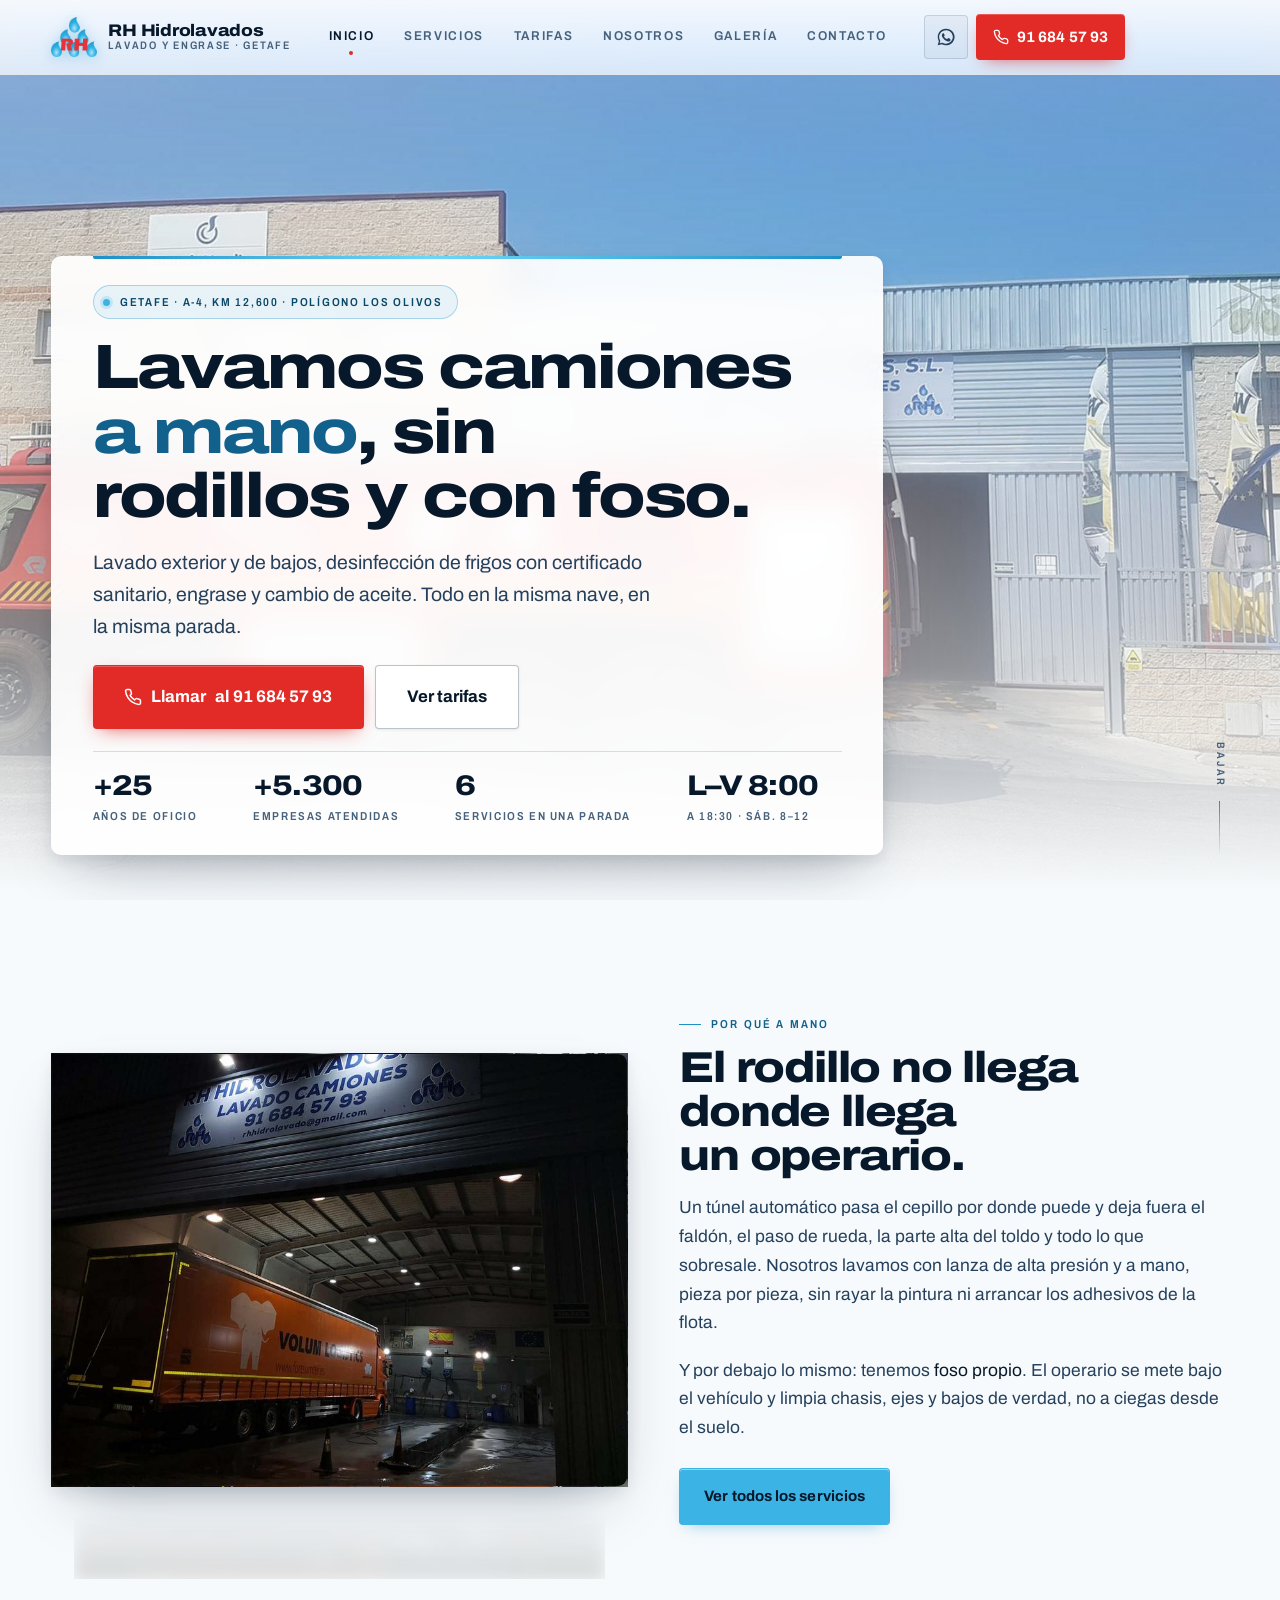
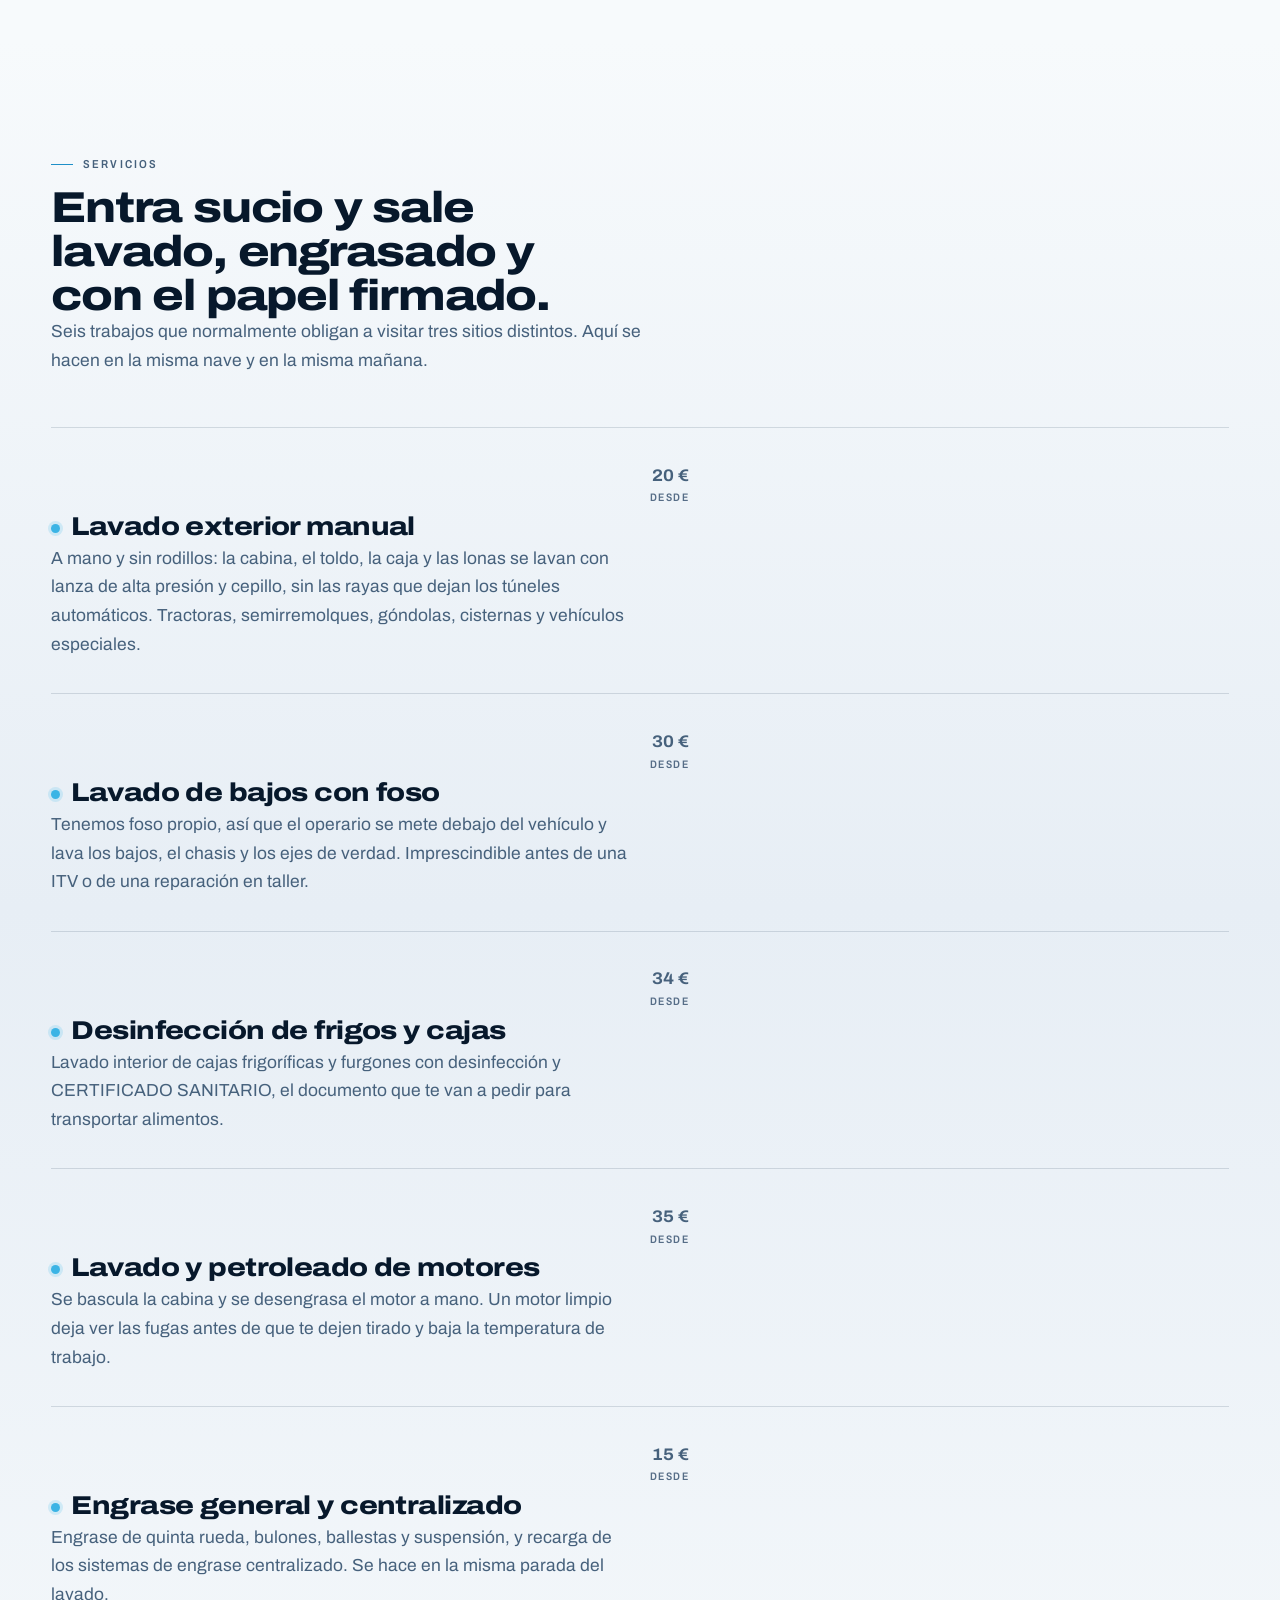
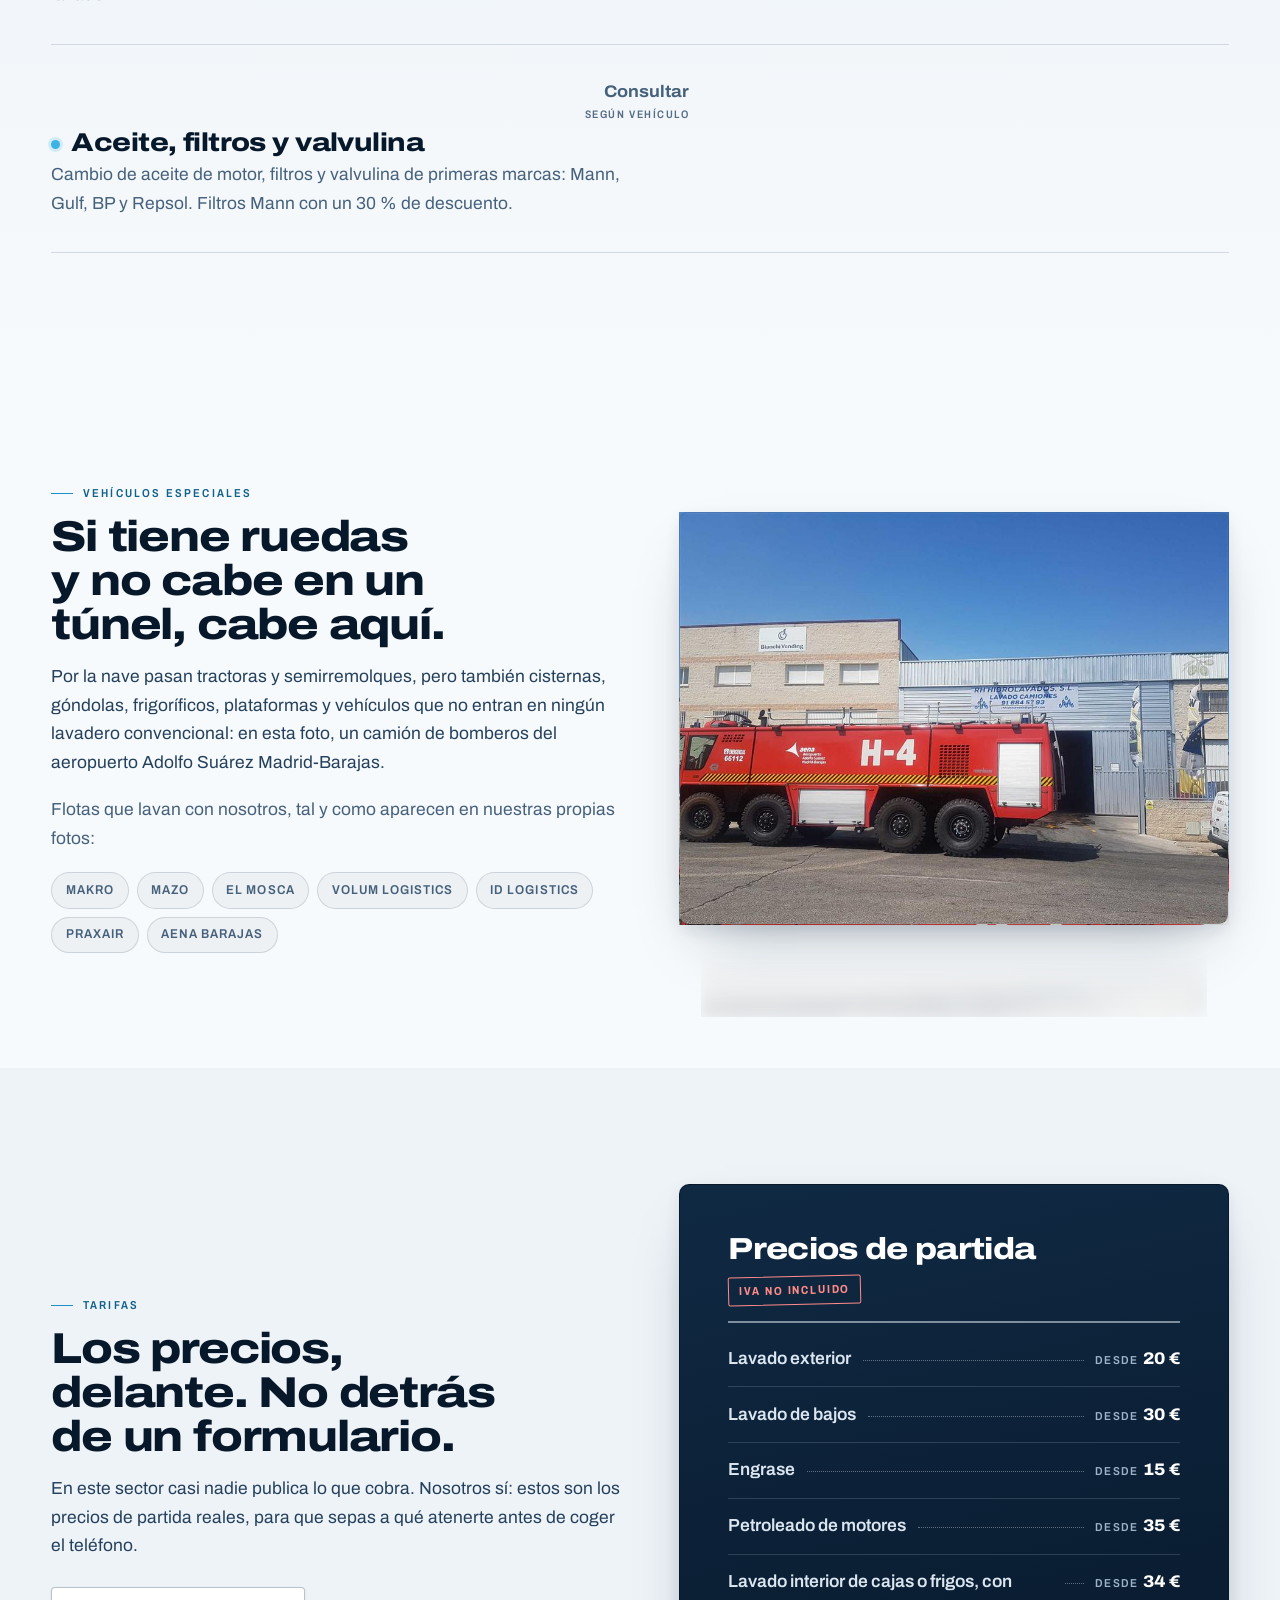
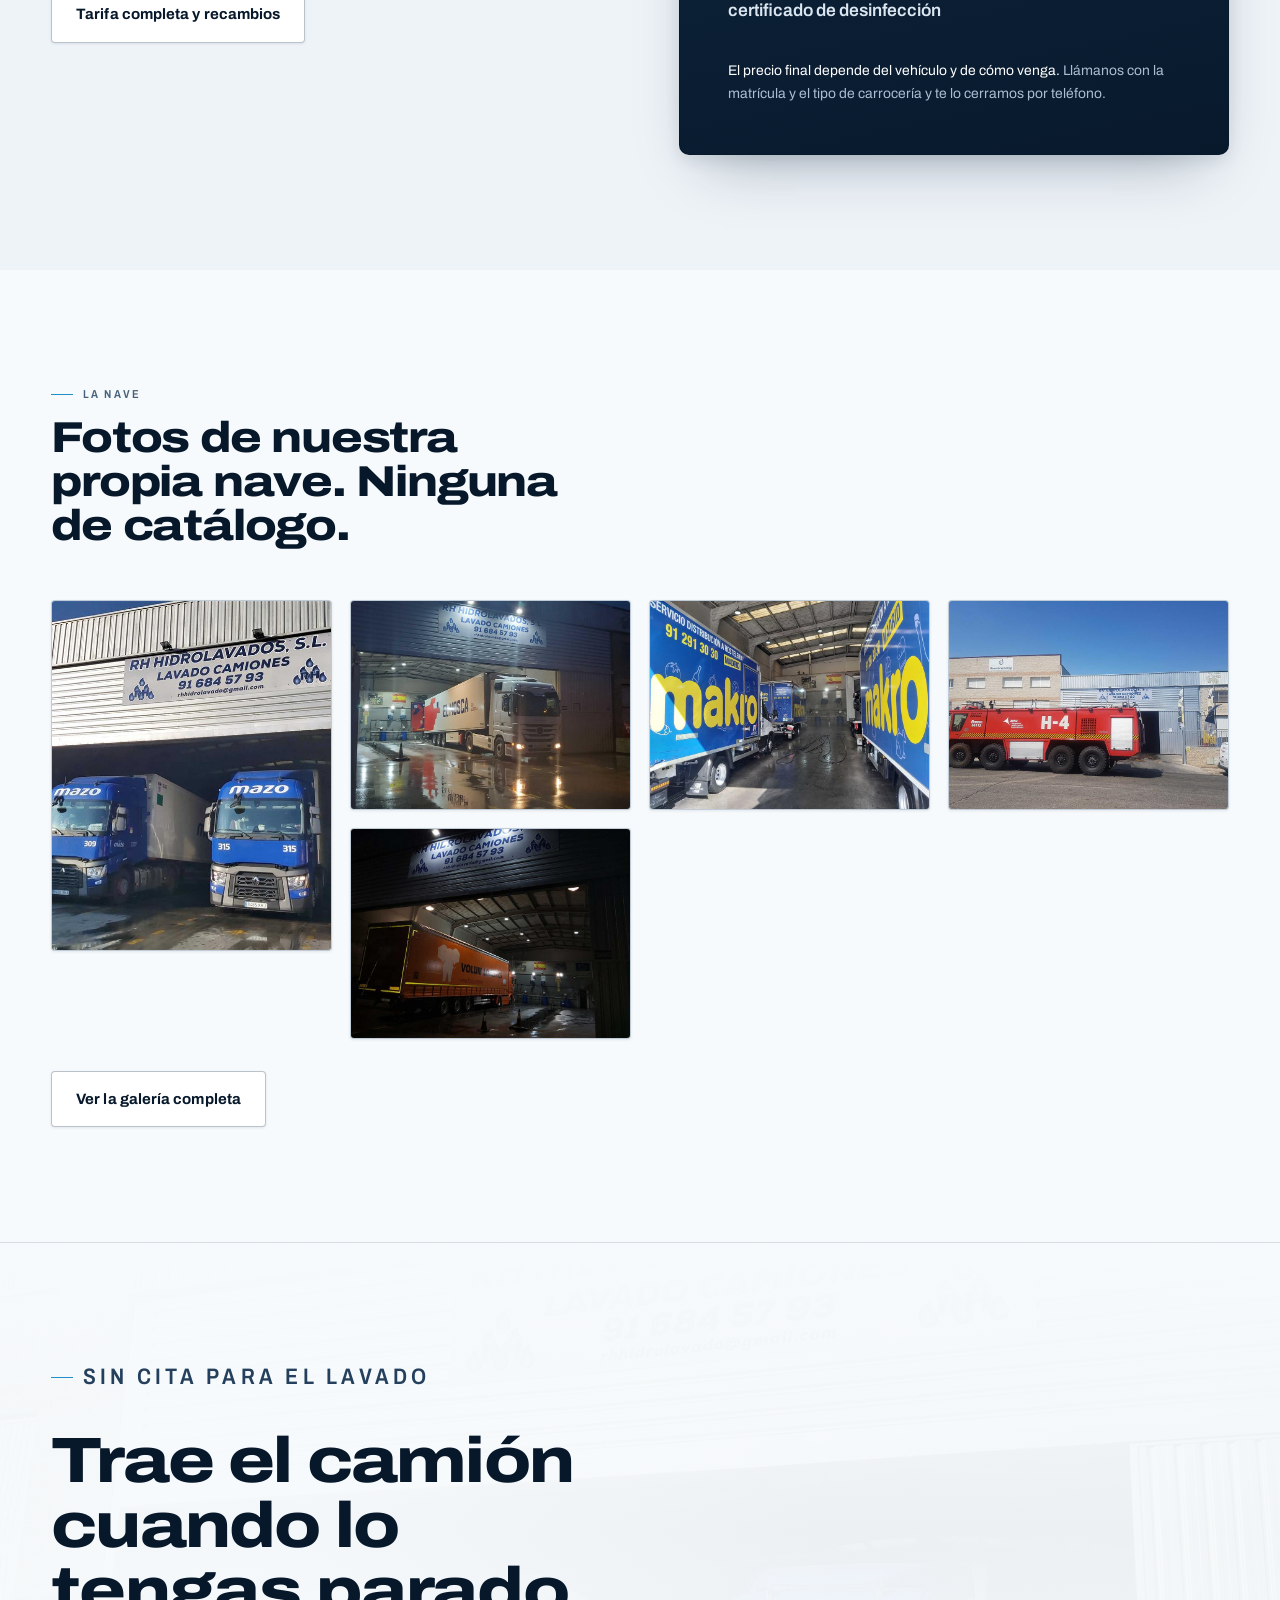
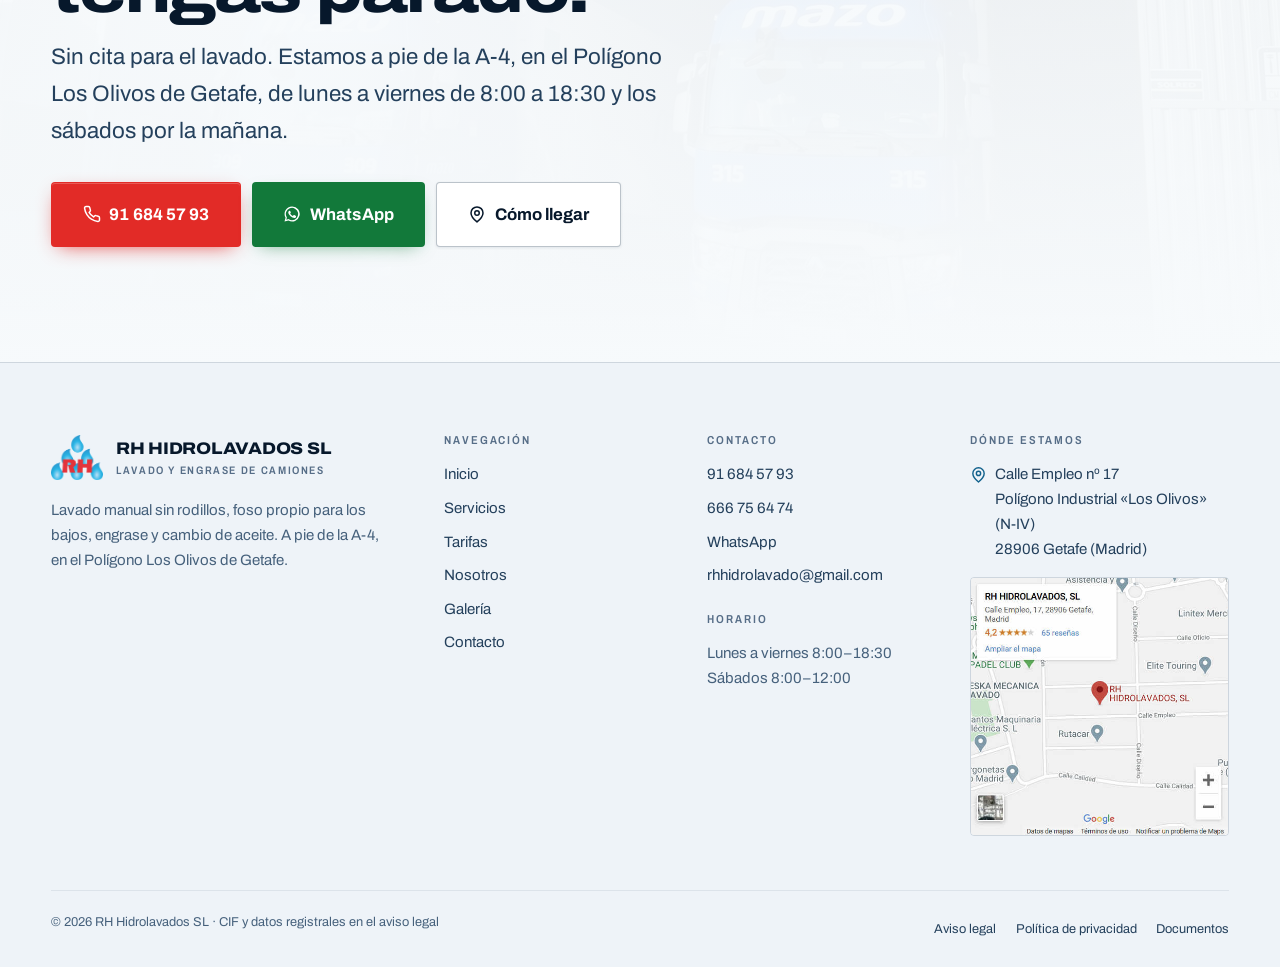
==== commit 40e4b782: "La dirección ahora abre Google Maps Los tres sitios donde aparecía la dirección como texto plano —pi" ====
--- a/index.html
+++ b/index.html
@@ -106,8 +106,7 @@
     <a class="btn btn--wa btn--lg btn--block" href="https://wa.me/34666756474" target="_blank" rel="noopener"><svg viewBox="0 0 24 24" fill="currentColor" aria-hidden="true"><path d="M12 2a10 10 0 0 0-8.6 15L2 22l5.2-1.4A10 10 0 1 0 12 2Zm0 18.2a8.2 8.2 0 0 1-4.2-1.2l-.3-.2-3.1.8.8-3-.2-.3A8.2 8.2 0 1 1 12 20.2Zm4.5-6.1c-.2-.1-1.5-.7-1.7-.8s-.4-.1-.5.1l-.8 1c-.1.2-.3.2-.5.1a6.7 6.7 0 0 1-3.3-2.9c-.1-.2 0-.4.1-.5l.4-.5c.1-.2.2-.3.2-.5s0-.3-.1-.4l-.7-1.7c-.2-.4-.4-.4-.5-.4h-.5a1 1 0 0 0-.7.3 3 3 0 0 0-.9 2.2 5.2 5.2 0 0 0 1.1 2.7 11.8 11.8 0 0 0 4.5 4c1.6.6 2.2.7 3 .6a2.5 2.5 0 0 0 1.7-1.2 2 2 0 0 0 .1-1.2c0-.1-.2-.2-.4-.3Z"/></svg> WhatsApp 666 75 64 74</a>
     <a class="btn btn--ghost btn--lg btn--block" href="https://www.google.es/maps/dir//RH+Hidrolavados,+Calle+Empleo,+17,+28906+Getafe,+Madrid/@40.3152936,-3.7203789,13z/data=!4m9!4m8!1m0!1m5!1m1!1s0xd4221409a3f853f:0x2fa6f8bcc1fb5c96!2m2!1d-3.6853595!2d40.3152334!3e0" target="_blank" rel="noopener"><svg viewBox="0 0 24 24" fill="none" stroke="currentColor" stroke-width="2" stroke-linecap="round" stroke-linejoin="round" aria-hidden="true"><path d="M20 10.5c0 5.5-8 12-8 12s-8-6.5-8-12a8 8 0 0 1 16 0Z"/><circle cx="12" cy="10.5" r="3"/></svg> Cómo llegar</a>
     <p class="drawer__meta">
-      <strong>Calle Empleo nº 17</strong>
-      Polígono Industrial «Los Olivos» (N-IV)<br>28906 Getafe (Madrid)<br>
+      <a class="dirlink" href="https://www.google.com/maps/search/?api=1&query=RH%20Hidrolavados%20SL%2C%20Calle%20Empleo%2017%2C%2028906%20Getafe%2C%20Madrid" target="_blank" rel="noopener" aria-label="Ver la dirección de RH Hidrolavados en Google Maps"><svg viewBox="0 0 24 24" fill="none" stroke="currentColor" stroke-width="2" stroke-linecap="round" stroke-linejoin="round" aria-hidden="true"><path d="M20 10.5c0 5.5-8 12-8 12s-8-6.5-8-12a8 8 0 0 1 16 0Z"/><circle cx="12" cy="10.5" r="3"/></svg><span><strong>Calle Empleo nº 17</strong>Polígono Industrial «Los Olivos» (N-IV)<br>28906 Getafe (Madrid)</span></a>
       <a href="mailto:rhhidrolavado@gmail.com">rhhidrolavado@gmail.com</a><br>
       L–V 8:00–18:30 · S 8:00–12:00
     </p>
@@ -361,7 +360,7 @@
 
       <div>
         <h2>Dónde estamos</h2>
-        <p>Calle Empleo nº 17<br>Polígono Industrial «Los Olivos» (N-IV)<br>28906 Getafe (Madrid)</p>
+        <p><a class="dirlink" href="https://www.google.com/maps/search/?api=1&query=RH%20Hidrolavados%20SL%2C%20Calle%20Empleo%2017%2C%2028906%20Getafe%2C%20Madrid" target="_blank" rel="noopener" aria-label="Ver la dirección de RH Hidrolavados en Google Maps"><svg viewBox="0 0 24 24" fill="none" stroke="currentColor" stroke-width="2" stroke-linecap="round" stroke-linejoin="round" aria-hidden="true"><path d="M20 10.5c0 5.5-8 12-8 12s-8-6.5-8-12a8 8 0 0 1 16 0Z"/><circle cx="12" cy="10.5" r="3"/></svg><span>Calle Empleo nº 17<br>Polígono Industrial «Los Olivos» (N-IV)<br>28906 Getafe (Madrid)</span></a></p>
         <a class="foot__map" href="https://www.google.es/maps/dir//RH+Hidrolavados,+Calle+Empleo,+17,+28906+Getafe,+Madrid/@40.3152936,-3.7203789,13z/data=!4m9!4m8!1m0!1m5!1m1!1s0xd4221409a3f853f:0x2fa6f8bcc1fb5c96!2m2!1d-3.6853595!2d40.3152334!3e0" target="_blank" rel="noopener" aria-label="Abrir la ruta hasta RH Hidrolavados en Google Maps">
           <img src="assets/img/situacion_empresa.jpg" alt="Plano de situación de RH Hidrolavados en el Polígono Los Olivos de Getafe" width="500" height="500" loading="lazy">
         </a>
--- a/assets/css/style.css
+++ b/assets/css/style.css
@@ -1158,6 +1158,33 @@
 .dl dd { margin: 0; color: var(--ink-900); font-variation-settings: "wdth" 100, "wght" 500; }
 .dl dd a { color: var(--agua-700); }
 
+/* Direccion: lleva a la ficha del sitio en Google Maps.
+   Sin subrayado permanente —una direccion de tres lineas subrayada es ruido—;
+   el alfiler cian es la senal, y no depende del color para leerse. */
+.dirlink {
+  display: inline-flex;
+  align-items: flex-start;
+  gap: 0.5rem;
+  color: inherit;
+  text-decoration: none;
+  border-radius: var(--r-1);
+  transition: color 0.2s var(--ease-out);
+}
+.dirlink svg {
+  width: 17px;
+  height: 17px;
+  flex: none;
+  margin-top: 0.22em;
+  color: var(--agua-700);
+  transition: transform 0.25s var(--ease-out);
+}
+.dirlink:hover,
+.dirlink:focus-visible { color: var(--agua-800); }
+.dirlink:hover span { text-decoration: underline; text-underline-offset: 3px; text-decoration-thickness: 1px; }
+.dirlink:hover svg { transform: translateY(-2px); }
+.dl .dirlink svg { color: var(--agua-700); }
+.foot .dirlink:hover { color: var(--agua-800); }
+
 /* Nota destacada */
 .note {
   border: 1px solid var(--line);
